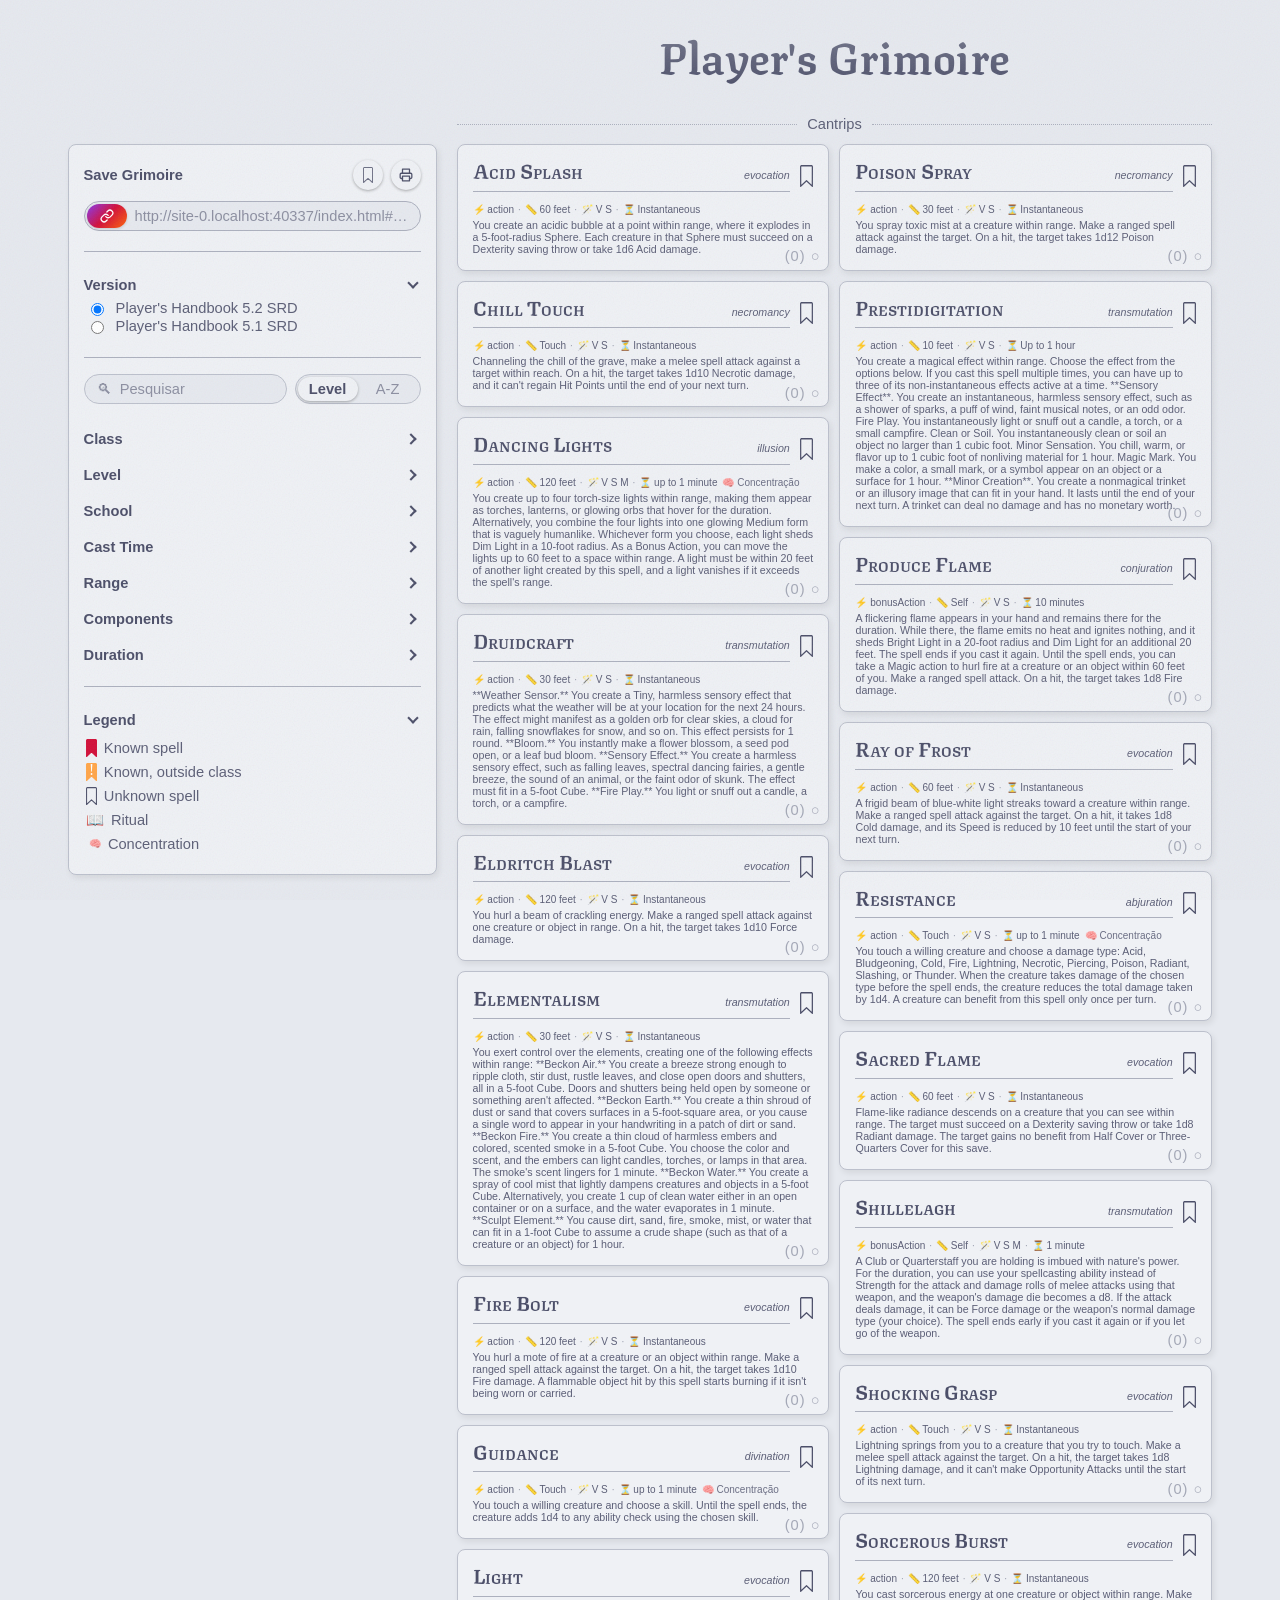
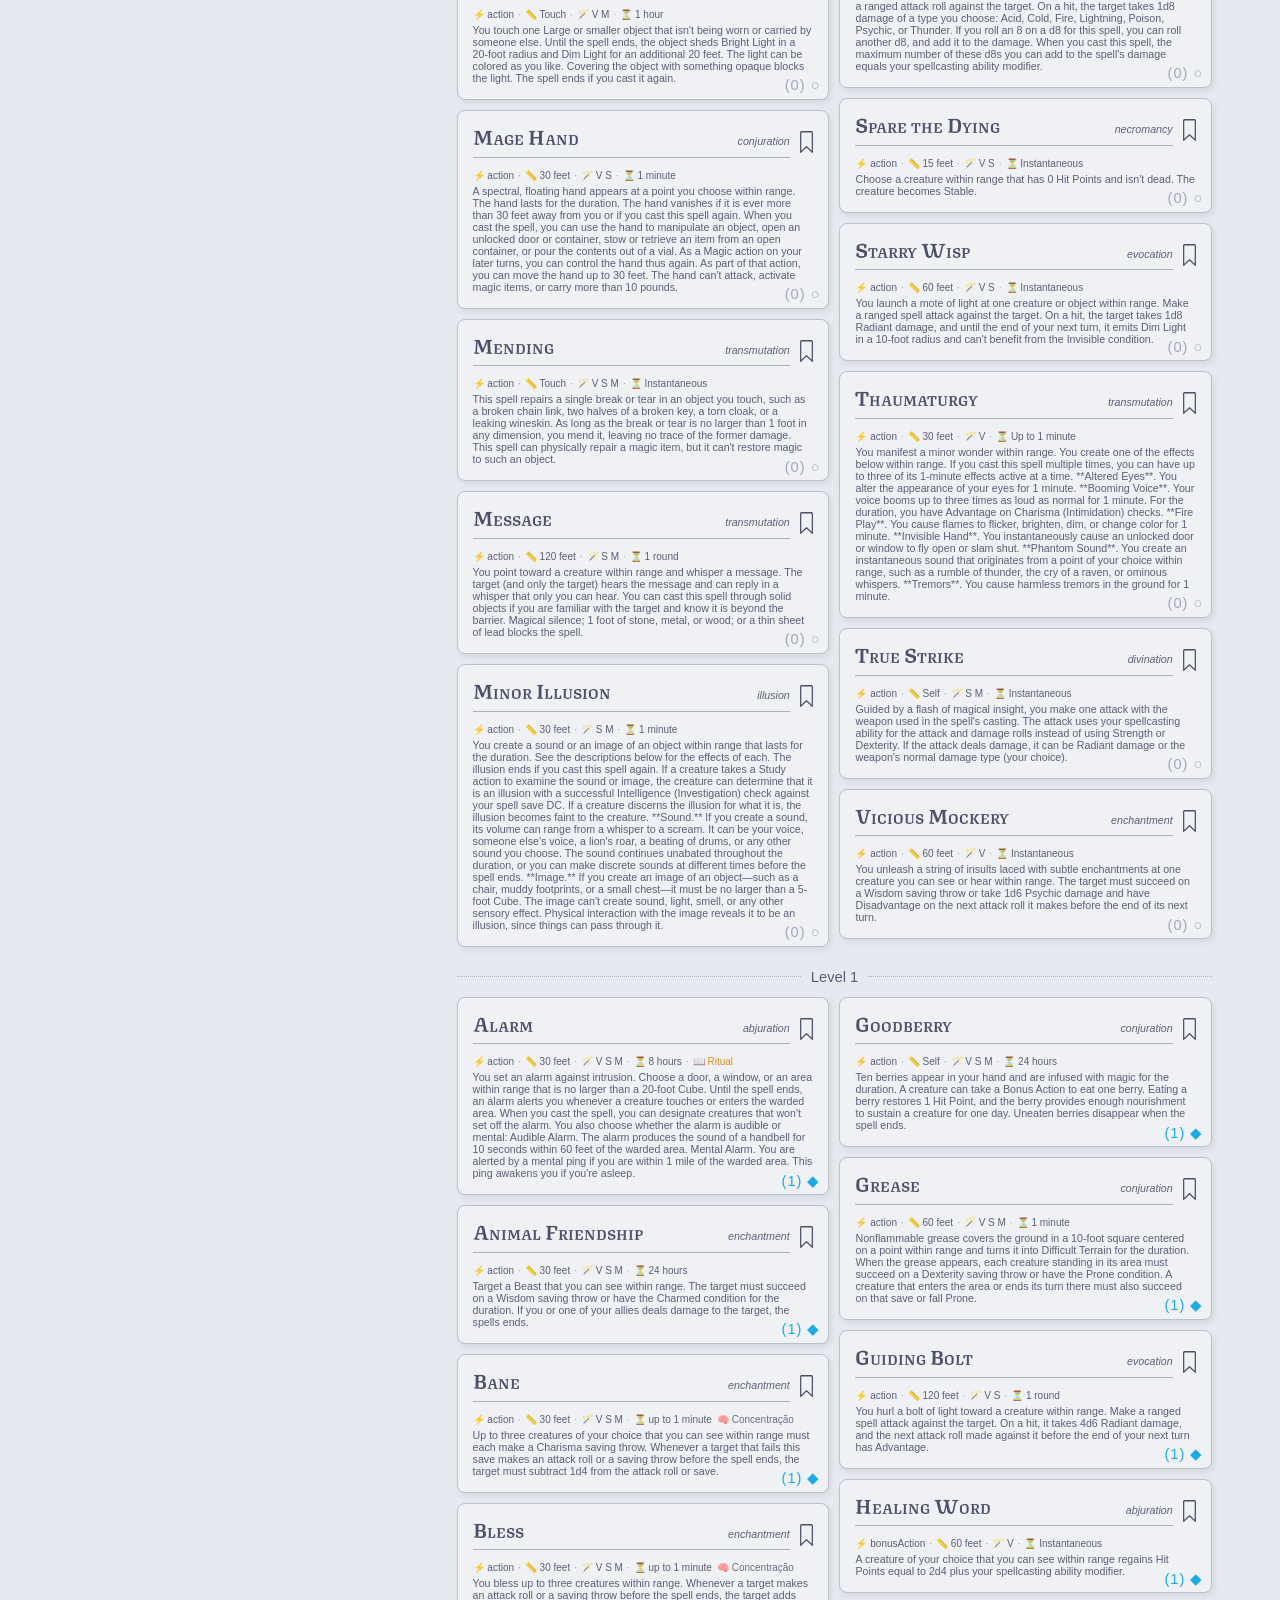
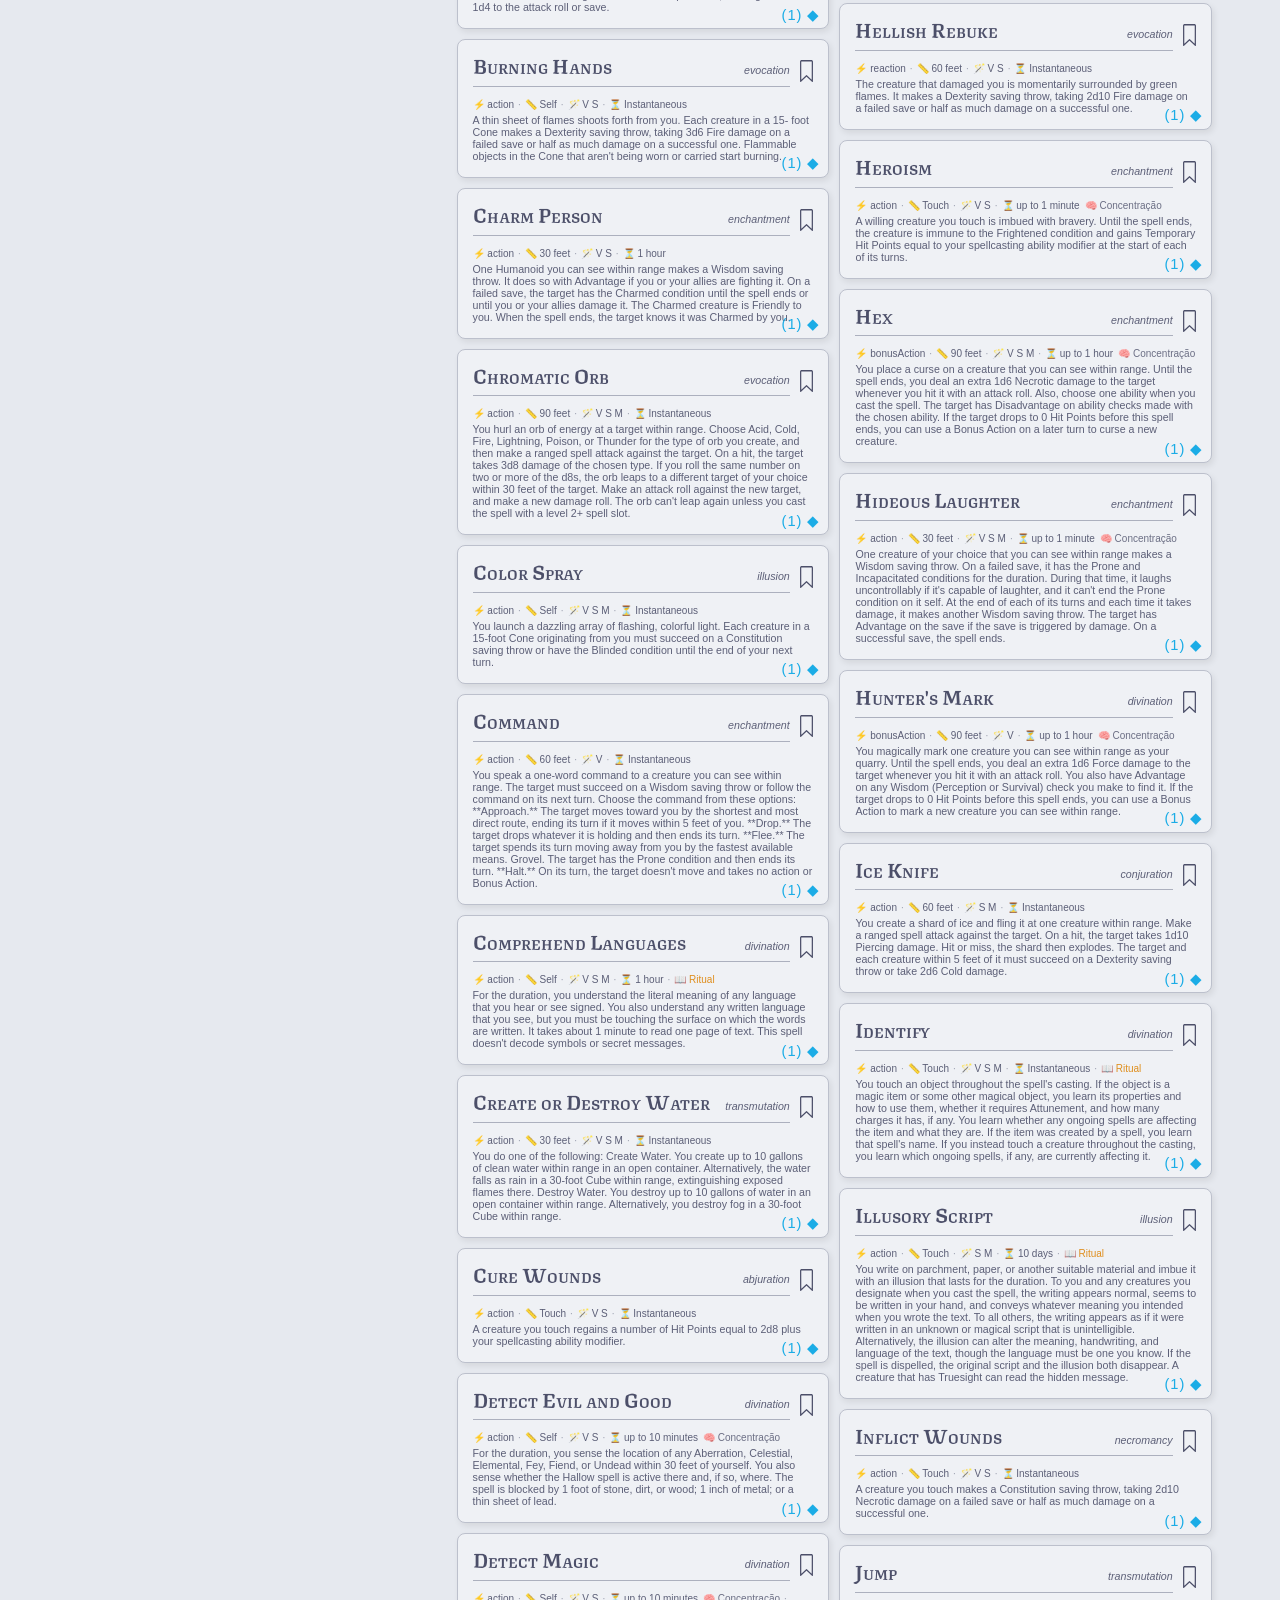
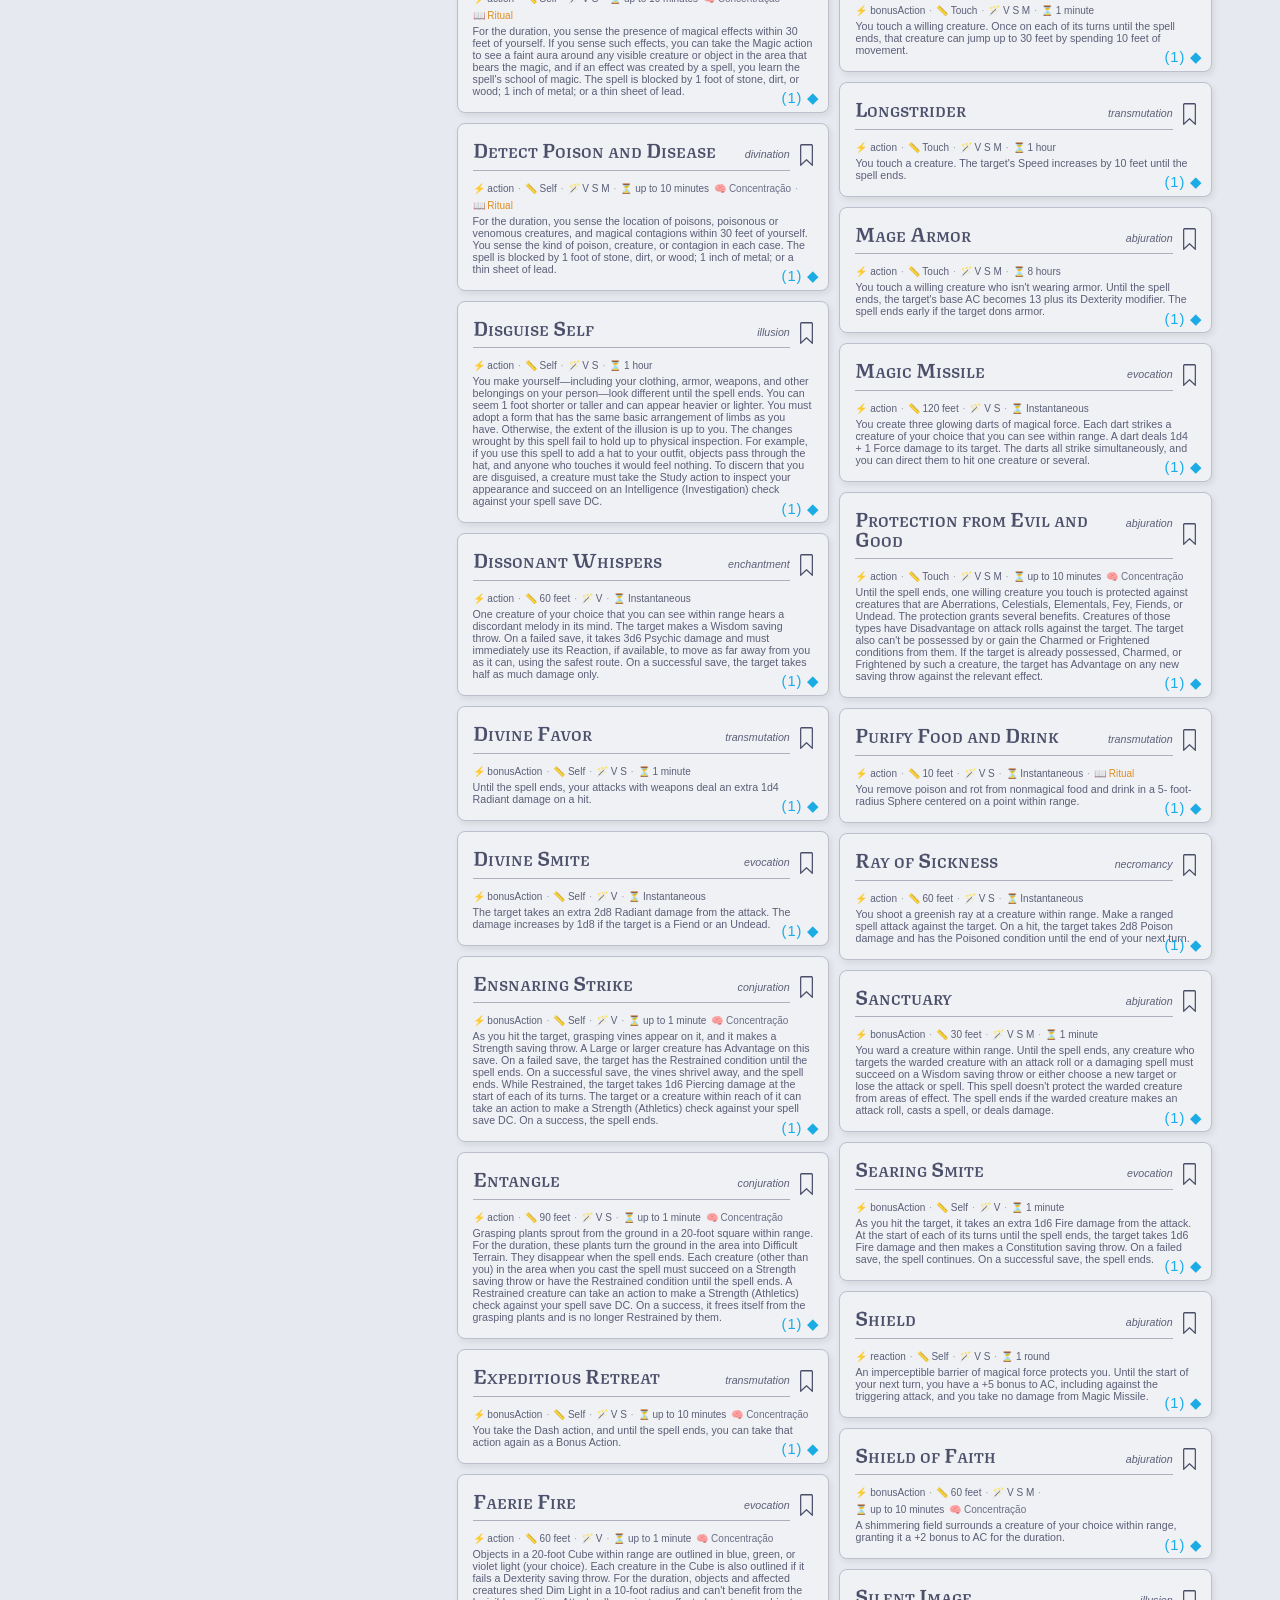
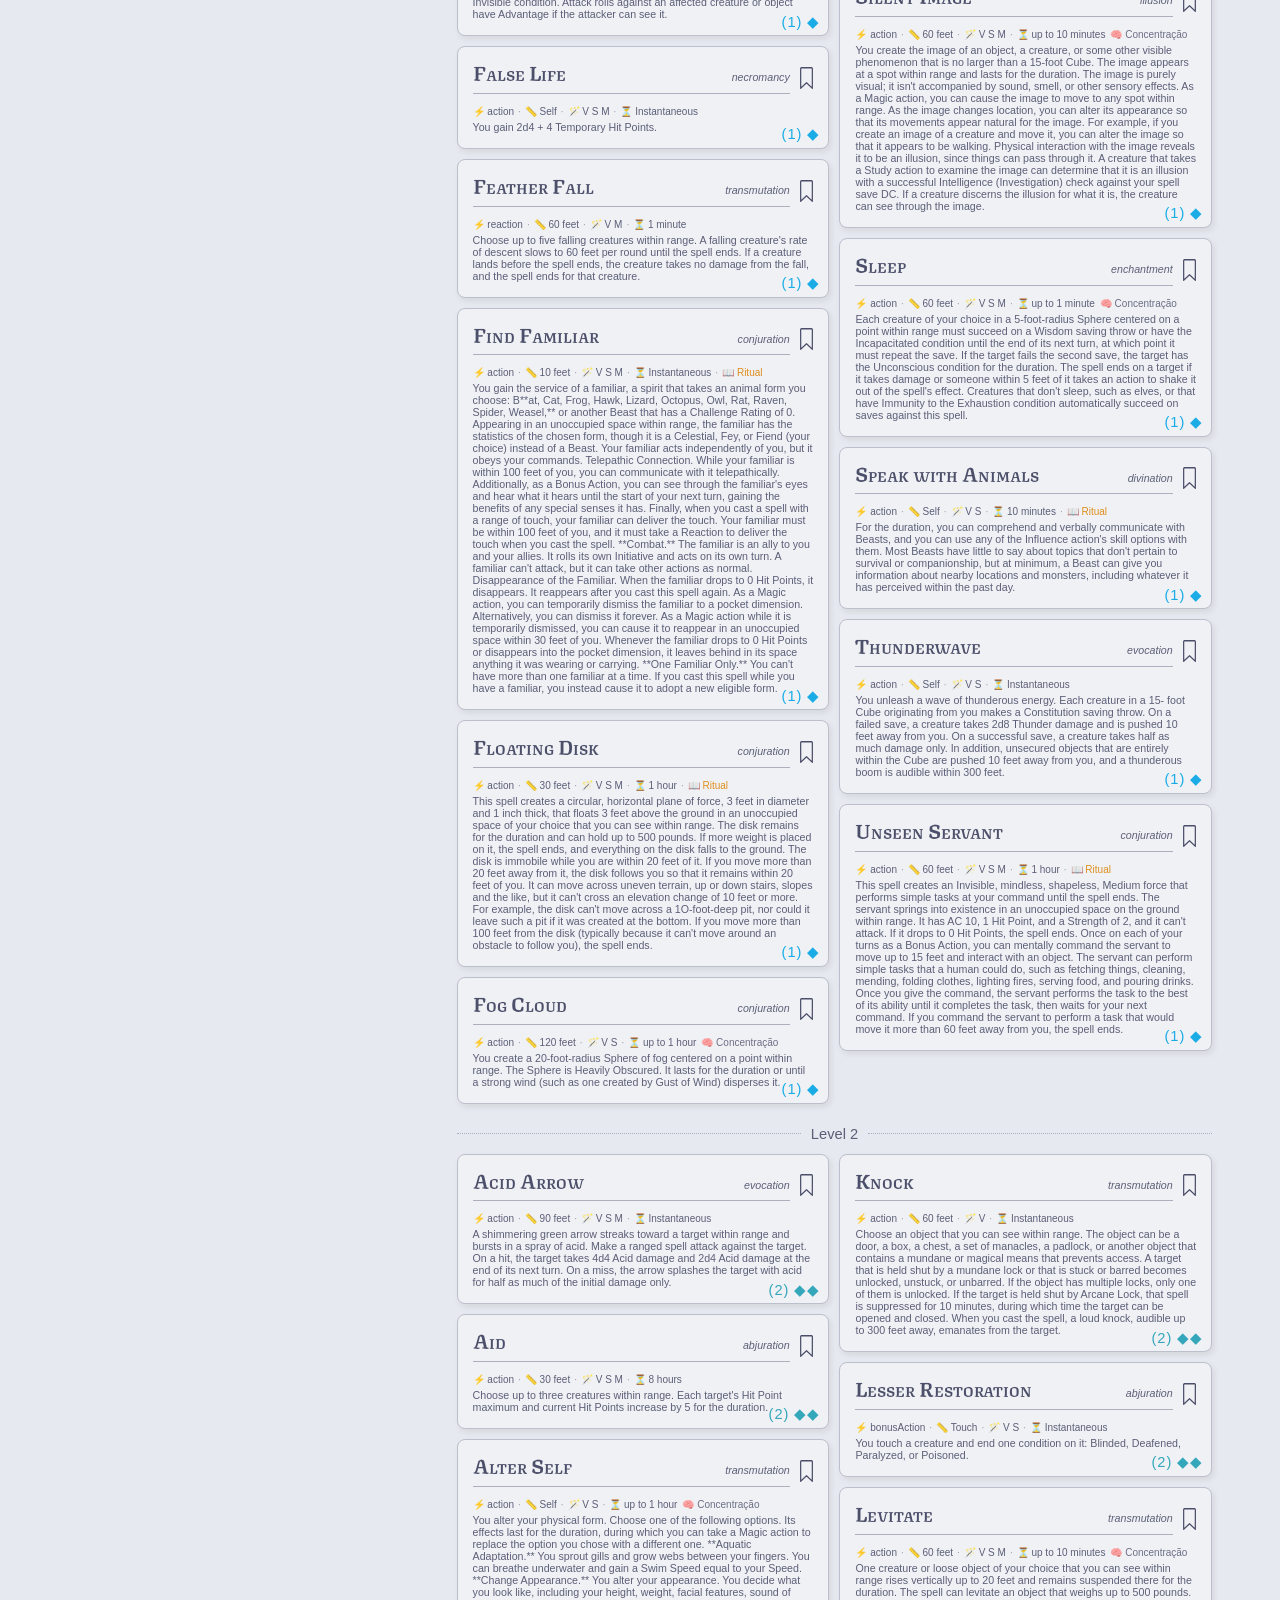
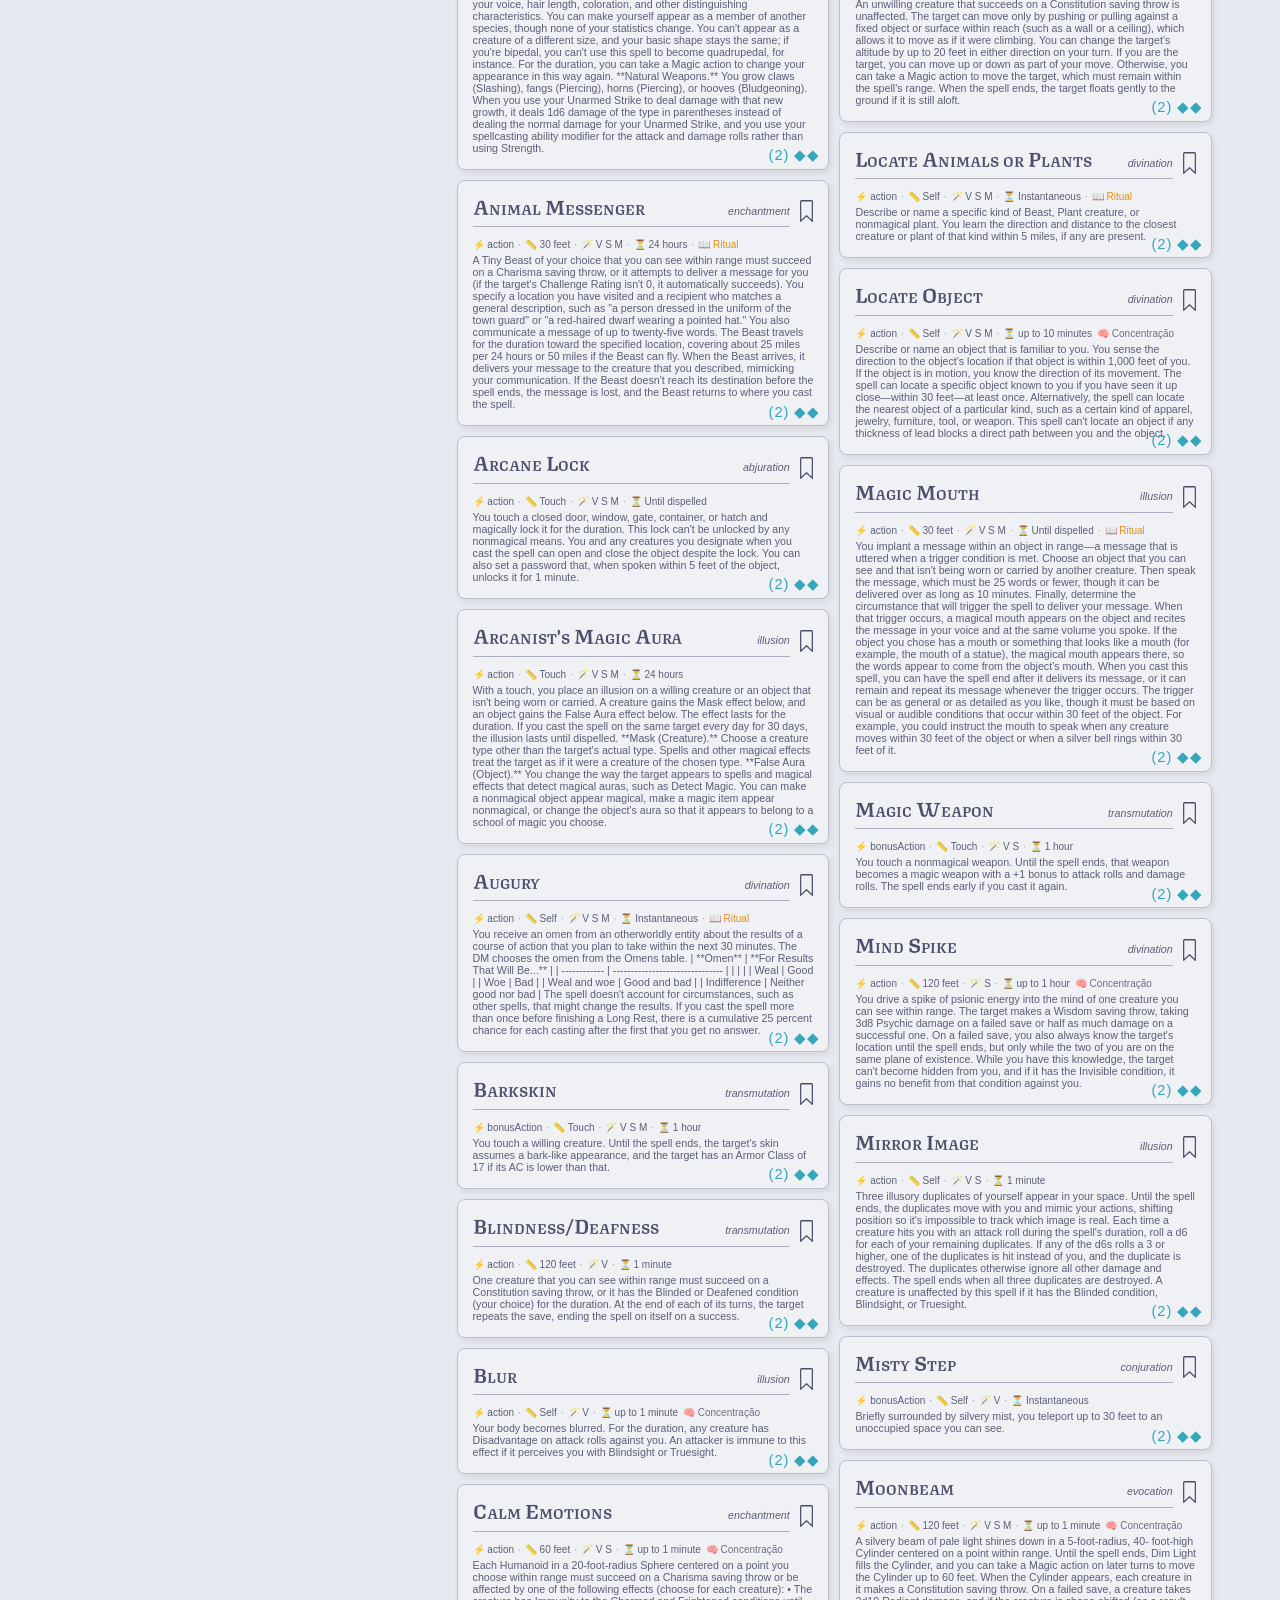
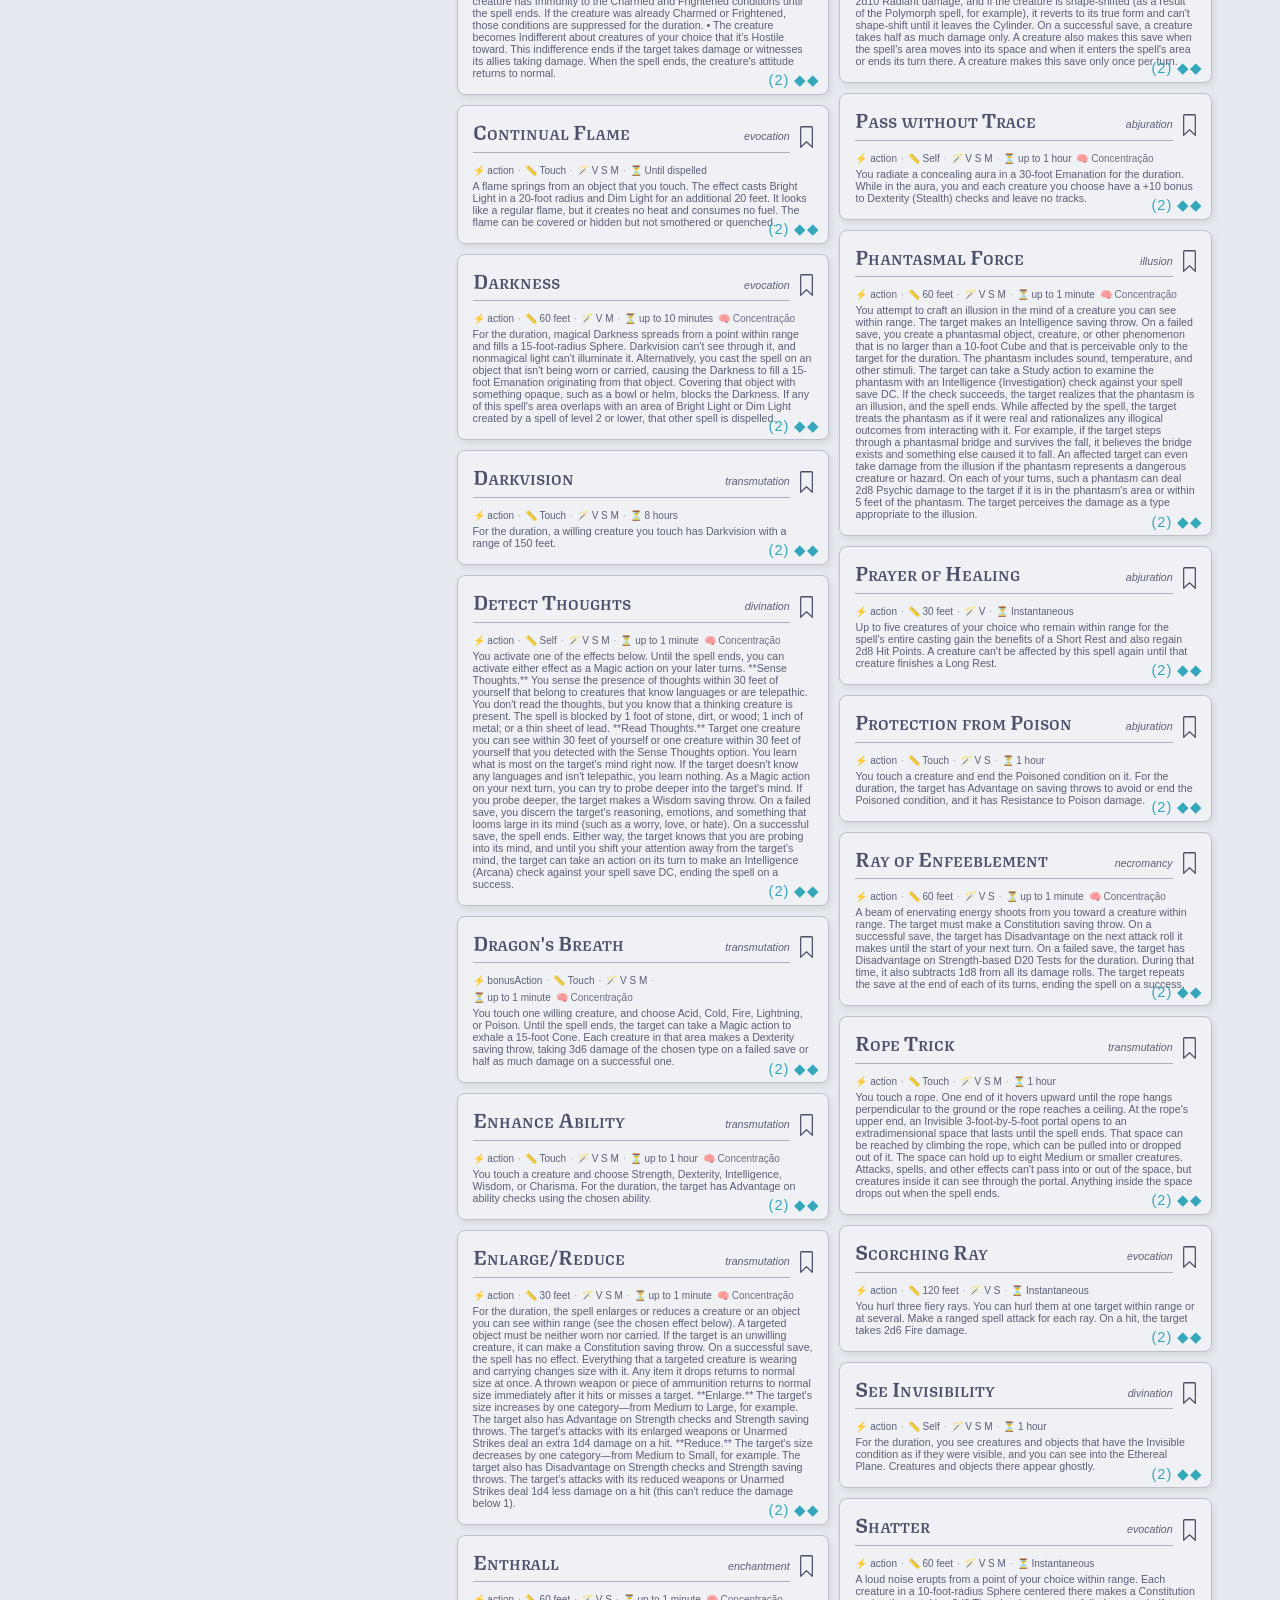
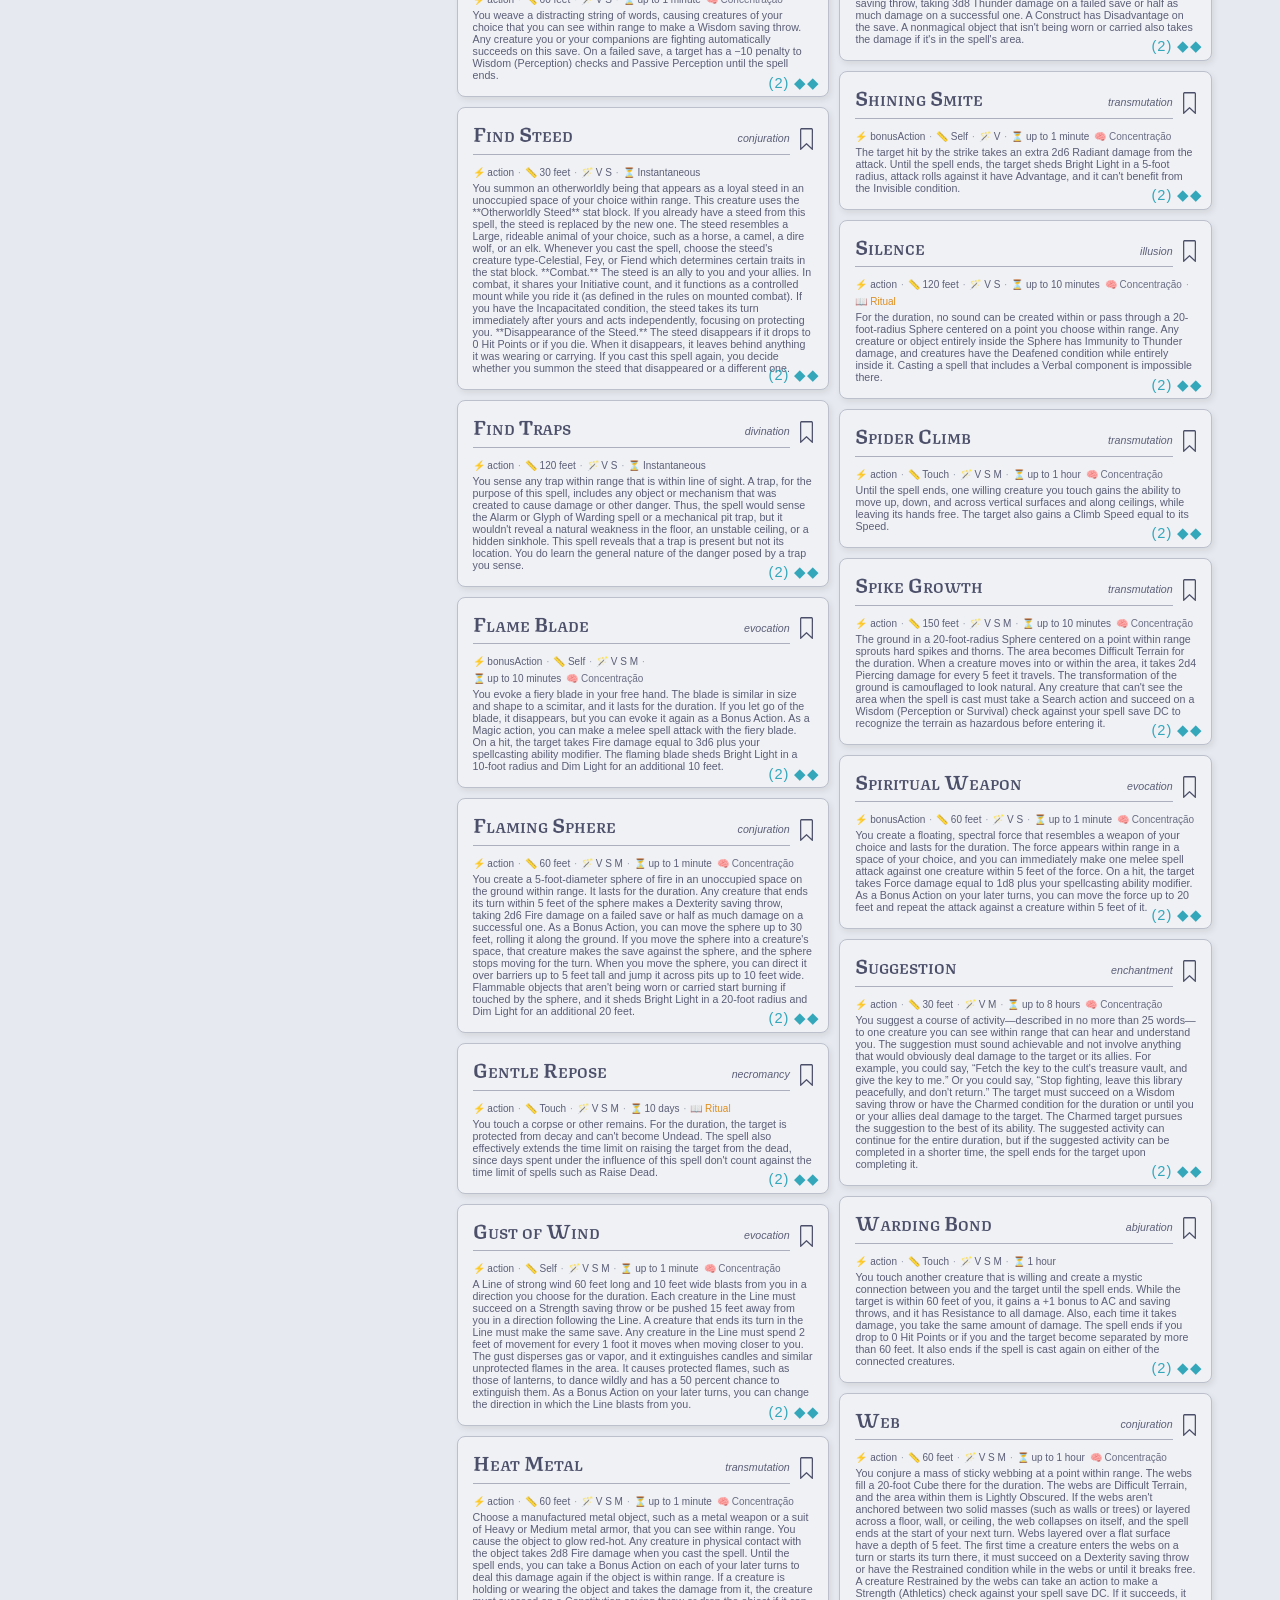
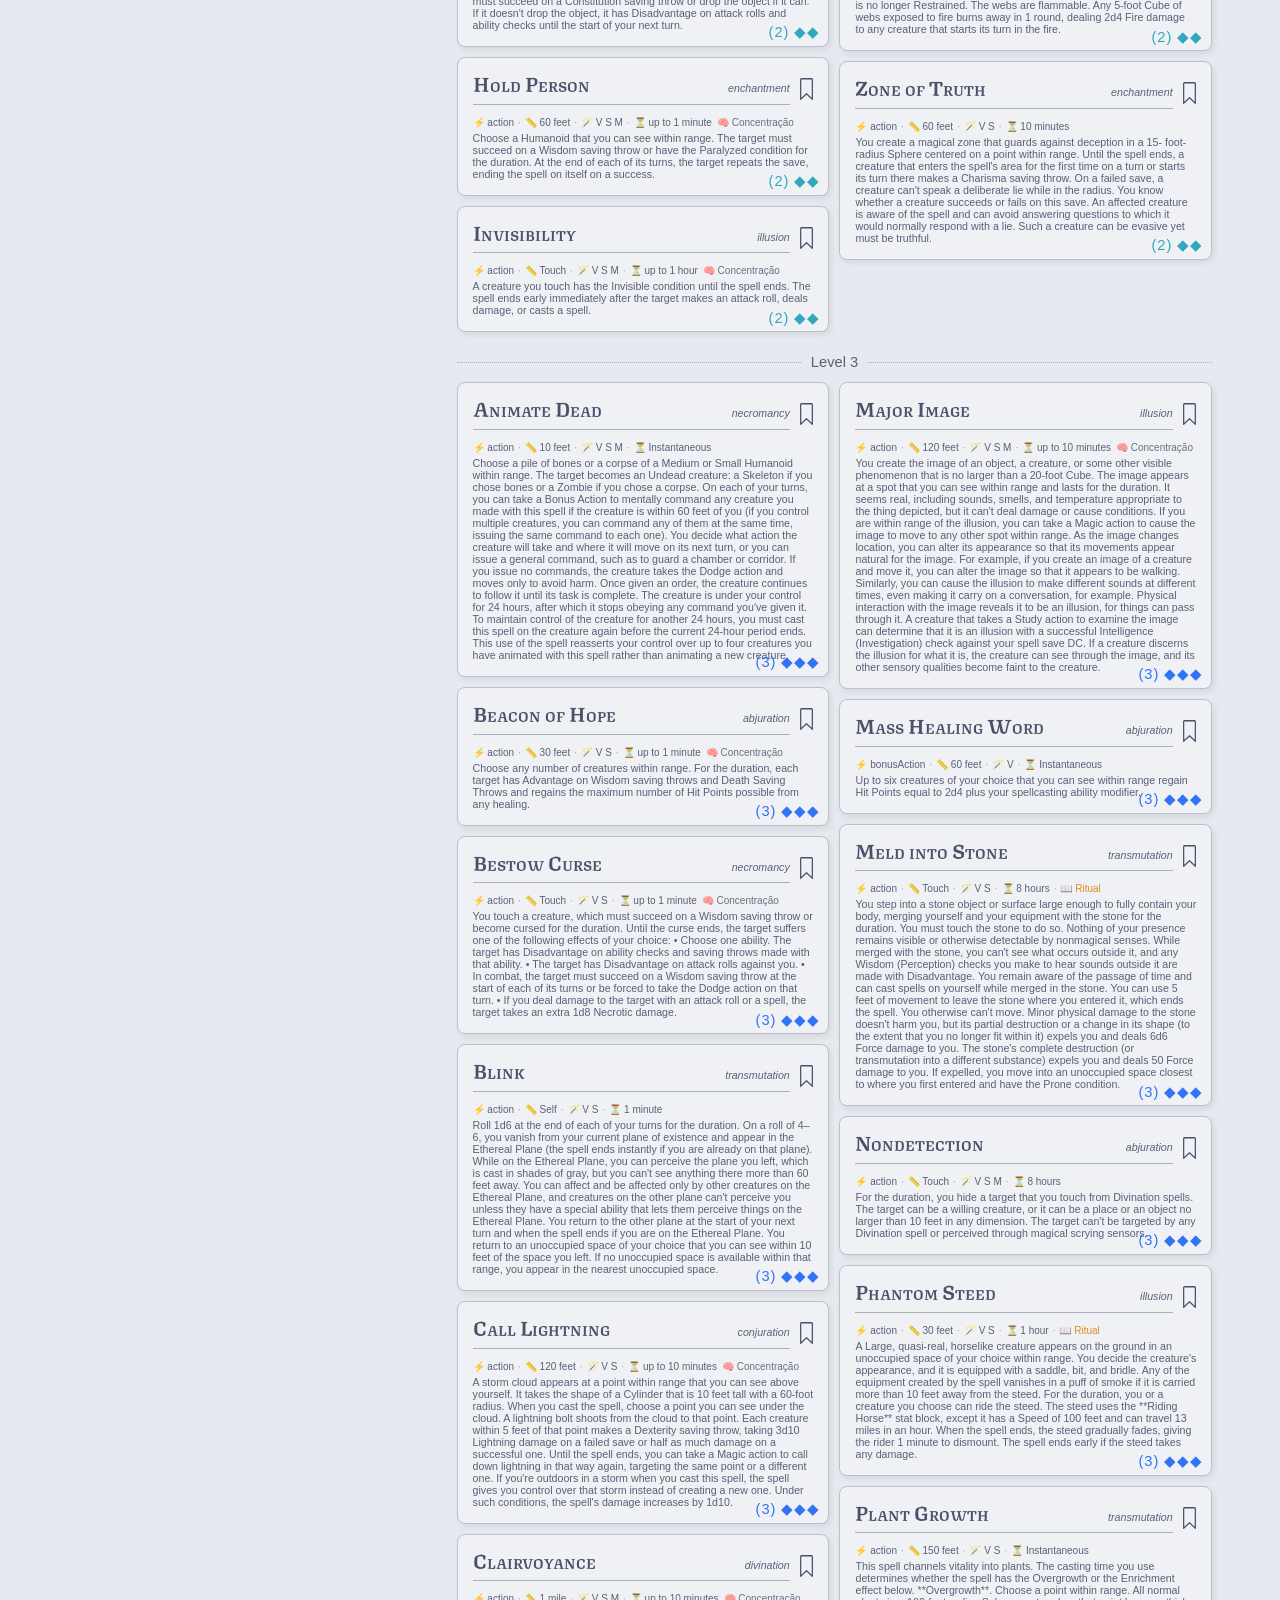
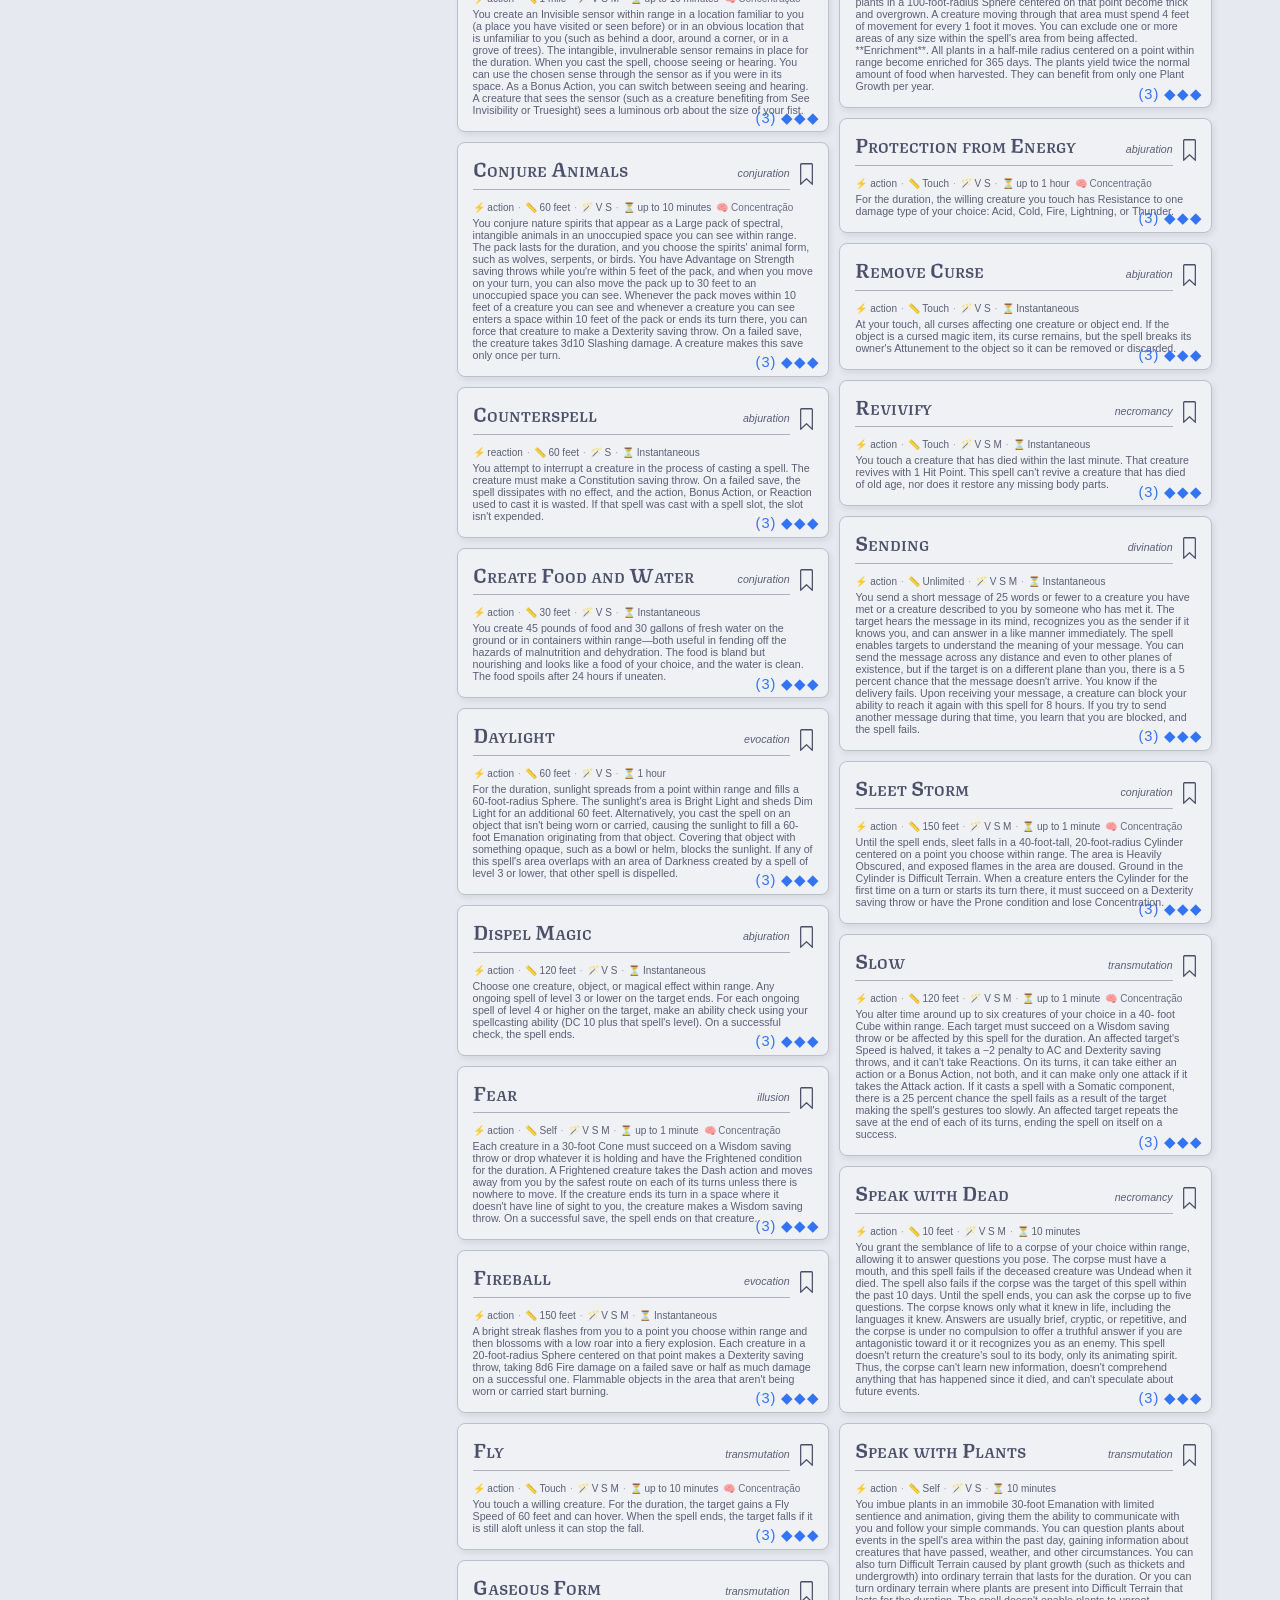
==== index.html @ a49f9b9a "melhorias de ui: modal de magia, tabelas, animações e layout responsivo" ====
<!DOCTYPE html>
<html data-theme="dark">
<head>
<meta charset="UTF-8">
<meta name="viewport" content="width=device-width, initial-scale=1.0">

<title>Player's Grimoire | Grimório do Jogador - D&D 5e & 2024 Spells</title>

<meta name="description" content="Organize seu grimório de D&D / Organize your D&D grimoire. Filter spells by level, class, and school. 2014 & 2024 versions. Multi-language (PT-BR/EN).">

<meta name="keywords" content="D&D spells, magias D&D, spellbook, grimório, 5e, 2024, tabletop RPG, SRD, player's grimoire">

<link rel="canonical" href="https://players-grimoire.netlify.app/" />

<link rel="alternate" hreflang="pt-br" href="https://players-grimoire.netlify.app/" />
<link rel="alternate" hreflang="en" href="https://players-grimoire.netlify.app/" />
<link rel="alternate" hreflang="x-default" href="https://players-grimoire.netlify.app/" />

<link rel="icon" type="image/svg+xml" href="img/favicon.svg">
<link rel="preconnect" href="https://fonts.googleapis.com">
<link rel="preconnect" href="https://fonts.gstatic.com" crossorigin>
<link href="https://fonts.googleapis.com/css2?family=Texturina:ital,opsz,wght@0,12..72,100..900;1,12..72,100..900&display=swap" rel="stylesheet">
<link rel="stylesheet" href="css/style.css">
<style>
    .spell-grid {
        columns: 2;
        column-gap: 10px;
        max-width: 20cm;
        margin: auto;
        margin-top: 20px;
    }
    .spell-item {
        break-inside: avoid;
        display: inline-block;
        width: 100%;
        background: transparent;
        margin-bottom: 10px;
        border-radius: 8px;
        box-shadow: 0 6px 16px rgba(0,0,0,0);
        transition: opacity 0.2s ease, transform 0.3s ease-out, box-shadow 0.3s ease-out;
    }
    .spell-item:hover {
        transform: translateY(-3px) scale(1.01);
        box-shadow: 0 6px 16px rgba(0,0,0,0.18);
        z-index: 2;
    }
    .spell-item:hover .spell-body {
        border-color: var(--accent) !important;
    }
    .spell-item.fading {
        opacity: 0;
    }
    .level-separator {
        transition: opacity 0.2s ease;
    }
    .level-separator.fading {
        opacity: 0;
    }
    .level-separator {
        column-span: all;
        display: flex;
        align-items: center;
        gap: 10px;
        margin: 12px 0 12px 0;
        color: #666;
        user-select: none;
    }
    .level-separator::before,
    .level-separator::after {
        content: '';
        flex: 1;
        border-top: 1px dotted #aaa;
    }
    #layout {
        display: flex;
        align-items: flex-start;
        justify-content: center;
        gap: 20px;
    }
    #menu-container {
        position: static;
        background: none;
        flex-shrink: 0;
        width: auto;
    }
    #menu {
        flex-direction: column;
        width: 369px;
        min-width: 369px;
        margin: 0;
        gap: 8px;
        padding: 15px 15px 15px;
    }
    #menu .menu-space { display: none; }
    .spell-grid {
        margin: 0;
        max-width: none;
        width: 20cm;
    }

    @keyframes share-rainbow {
        0%   { background-position: 0% 50%; }
        50%  { background-position: 100% 50%; }
        100% { background-position: 0% 50%; }
    }
    #share-btn {
        width: 100%;
        display: flex;
        align-items: center;
        border: 1px solid #ccc;
        border-radius: 999px;
        padding: 2px;
        background: #e0e0e0;
        height: 30px;
        box-sizing: border-box;
    }
    #share-copy {
        position: relative;
        flex-shrink: 0;
        display: flex;
        align-items: center;
        justify-content: center;
        width: 40px;
        height: 100%;
        padding: 0;
        border-radius: 999px;
        font-weight: bold;
        background: linear-gradient(135deg, #cba6f7, #f38ba8, #fab387);
        border: none;
        box-shadow: 0 1px 3px rgba(0,0,0,0.15);
        cursor: pointer;
        color: white;
        transition: color 0.2s, opacity 0.2s;
    }
    #share-copy:hover { opacity: 0.85; }
    #share-copy.copied { background: #40a02b; color: #ffffff; }
    #share-url {
        flex-grow: 1;
        width: 0;
        padding: 0 8px;
        color: #888;
        overflow: hidden;
        text-overflow: ellipsis;
        white-space: nowrap;
    }
    #share-btn-m {
        display: flex;
        align-items: center;
        border: 1px solid #ccc;
        border-radius: 999px;
        padding: 2px;
        background: #e0e0e0;
        margin-bottom: 4px;
        height: 30px;
        box-sizing: border-box;
    }
    #share-copy-m {
        position: relative;
        flex-shrink: 0;
        display: flex;
        align-items: center;
        justify-content: center;
        width: 40px;
        height: 100%;
        padding: 0;
        border-radius: 999px;
        font-weight: bold;
        background: linear-gradient(135deg, #cba6f7, #f38ba8, #fab387);
        border: none;
        box-shadow: 0 1px 3px rgba(0,0,0,0.15);
        cursor: pointer;
        color: white;
        transition: color 0.2s, opacity 0.2s;
    }
    #share-copy-m:hover { opacity: 0.85; }
    #share-copy-m.copied { background: #a6e3a1; color: #1e1e2e; }
    #share-url-m {
        flex-grow: 1;
        width: 0;
        padding: 0 8px;
        color: #888;
        overflow: hidden;
        text-overflow: ellipsis;
        white-space: nowrap;
    }
    .share-label {
        font-weight: bold;
        color: #555;
        margin-bottom: 3px;
    }
    #print-btn, #print-btn-m, #show-known, #show-known-m {
        display: flex;
        align-items: center;
        justify-content: center;
        width: 30px;
        height: 30px;
        padding: 0;
        box-sizing: border-box;
        border: none;
        border-radius: 50%;
        flex-shrink: 0;
        background: white;
        box-shadow: 0 1px 3px rgba(0,0,0,0.15);
        cursor: pointer;
        color: #444;
        transition: background 0.2s, color 0.2s;
    }
    #print-btn:hover, #print-btn-m:hover, #show-known:hover, #show-known-m:hover { color: #111; }
    #show-known img, #show-known-m img { height: 16px; width: auto; opacity: 0.8; }
    #theme-toggle-mobile { display: none; }
    .legend-separator {
        height: 1px;
        background-color: var(--surface2, #ccc);
        margin: 12px 0 8px 0;
    }

    @media (max-width: 1200px) and (min-width: 601px) {
        .spell-grid {
            columns: 1;
            max-width: 10cm;
        }
    }
    @media (min-width: 1600px) {
        .spell-grid {
            columns: 3;
            width: 30cm;
        }
    }
    /* ── topbar mobile ── */
    #topbar {
        display: none;
    }
    @media (max-width: 600px) {
        body { padding: 0; }
        #topbar {
            display: flex;
            align-items: center;
            gap: 8px;
            position: fixed;
            top: 0; left: 0; right: 0;
            z-index: 200;
            background: #c8c8c8;
            padding: 8px 12px;
            box-shadow: 0 1px 3px rgba(0,0,0,0.08);
        }
        #topbar #search-mobile {
            flex: 1;
            padding: 5px 12px;
            border: 1px solid #bbb;
            border-radius: 999px;
            background: #f8f8f8;
        }
        #known-mobile {
            display: flex;
            align-items: center;
            cursor: pointer;
            flex-shrink: 0;
        }
        #known-mobile img {
            height: 1.5em;
        }
        .sort-control-mobile { flex-shrink: 0; }
        #hamburger {
            display: flex;
            align-items: center;
            justify-content: center;
            background: none;
            border: none;
            font-size: 1.5em;
            cursor: pointer;
            padding: 0;
            line-height: 1;
            flex-shrink: 0;
            width: 1.5em;
        }
        #layout {
            display: block;
            margin-top: 44px;
            padding: 10px;
        }
        #show-known { display: none; }
        #share-btn { display: none; }
        #theme-toggle-mobile { display: flex; align-items: center; }
        #menu-container {
            display: none;
        }
        #menu-container.open {
            display: block;
            position: fixed;
            top: 44px; left: 0; right: 0; bottom: 0;
            overflow-y: auto;
            background: #eee;
            z-index: 199;
            padding: 15px 15px 20px;
            box-sizing: border-box;
        }
        #menu {
            border: none;
            background: transparent;
            padding: 0;
            width: 100%;
            min-width: unset;
        }
        .spell-grid {
            columns: 1;
            width: 100%;
        }
        .spell-item {
            width: 100%;
        }
        #menu-backdrop {
            display: none;
            position: fixed;
            inset: 0;
            z-index: 198;
            background: rgba(0,0,0,0.35);
        }
        #menu-backdrop.open { display: block; }
    }
    .legenda-item {
        display: flex;
        align-items: center;
        gap: 0.5em;
        color: var(--subtext1, #555);
        padding: 1px 2px;
    }
    .legenda-item img {
        height: 1.2em;
    }

    /* ── filtros ── */
    #desktop-search {
        display: flex;
        gap: 8px;
        margin-bottom: 10px;
    }
    #search-input {
        flex: 1;
        min-width: 0;
        box-sizing: border-box;
        height: 30px;
        padding: 0 12px;
        border: 1px solid #ccc;
        border-radius: 999px;
        background: #f8f8f8;
    }
    .filter-section {
        margin-top: 6px;
    }
    .filter-title {
        display: flex;
        justify-content: space-between;
        align-items: center;
        font-weight: bold;
        color: #555;
        cursor: pointer;
        padding: 3px 0;
        user-select: none;
    }
    .filter-arrow {
        display: inline-flex;
        align-items: center;
        justify-content: center;
        width: 16px;
        height: 16px;
        font-size: 0; /* Oculta o antigo caractere '▾' */
        transition: transform 0.25s cubic-bezier(0.4, 0, 0.2, 1);
    }
    .filter-arrow::after {
        content: '';
        width: 6px;
        height: 6px;
        border-right: 2px solid currentColor;
        border-bottom: 2px solid currentColor;
        transform: translateY(-2px) rotate(45deg);
    }
    .filter-section.collapsed .filter-arrow {
        transform: rotate(-90deg);
    }
    .filter-body {
        max-height: 2500px;
        overflow: hidden;
        opacity: 1;
        transition: max-height 0.4s ease, opacity 0.3s ease;
        padding: 3px 0 2px;
    }
    .filter-section.collapsed .filter-body {
        max-height: 0;
        opacity: 0;
        overflow: hidden;
        padding: 0;
    }
    .filter-body label {
        display: flex;
        align-items: center;
        gap: 5px;
        cursor: pointer;
        padding: 1px 2px;
        color: #333;
        white-space: nowrap;
    }
    .filter-body label:hover { color: #000; }
    #grid-area {
        flex: none;
    }
    #site-title {
        font-family: 'Texturina', serif;
        font-size: 3em;
        font-weight: 700;
        text-align: center;
        background: linear-gradient(to right, #444, #888, #444);
        -webkit-background-clip: text;
        -webkit-text-fill-color: transparent;
        background-clip: text;
        margin: 0 0 16px 0;
        letter-spacing: 0.5px;
    }
    @media (max-width: 600px) {
        #site-title { font-size: 2em; }
    }

    /* ── Catppuccin Mocha (dark) ── */
    [data-theme="dark"] {
        --base:    #1e1e2e; --mantle:  #181825; --crust:   #11111b;
        --surface0:#313244; --surface1:#45475a; --surface2:#585b70;
        --overlay0:#6c7086; --overlay1:#7f849c; --overlay2:#9399b2;
        --subtext0:#a6adc8; --subtext1:#bac2de; --text:    #cdd6f4;
        --rosewater:#f5e0dc; --flamingo:#f2cdcd; --pink:#f5c2e7;
        --mauve:#cba6f7; --red:#f38ba8; --maroon:#eba0ac; --peach:#fab387;
        --yellow:#f9e2af; --green:#a6e3a1; --teal:#94e2d5;
        --sky:#89dceb; --sapphire:#74c7ec; --blue:#89b4fa; --lavender:#b4befe;
        --level-0:#6c7086; --level-1:#89dceb; --level-2:#74c7ec; --level-3:#89b4fa;
        --level-4:#b4befe; --level-5:#cba6f7; --level-6:#f5c2e7; --level-7:#fab387;
        --level-8:#f38ba8; --level-9:#a6e3a1;
    }
    /* ── Catppuccin Latte (light) ── */
    [data-theme="light"] {
        --base:    #eff1f5; --mantle:  #e6e9ef; --crust:   #dce0e8;
        --surface0:#ccd0da; --surface1:#bcc0cc; --surface2:#acb0be;
        --overlay0:#9ca0b0; --overlay1:#8c8fa1; --overlay2:#7c7f93;
        --subtext0:#6c6f85; --subtext1:#5c5f77; --text:    #4c4f69;
        --rosewater:#dc8a78; --flamingo:#dd7878; --pink:#ea76cb;
        --mauve:#8839ef; --red:#d20f39; --maroon:#e64553; --peach:#fe640b;
        --yellow:#df8e1d; --green:#40a02b; --teal:#179299;
        --sky:#04a5e5; --sapphire:#209fb5; --blue:#1e66f5; --lavender:#7287fd;
        --level-0:#9ca0b0; --level-1:#04a5e5; --level-2:#209fb5; --level-3:#1e66f5;
        --level-4:#7287fd; --level-5:#8839ef; --level-6:#ea76cb; --level-7:#fe640b;
        --level-8:#d20f39; --level-9:#40a02b;
    }
    body { background: var(--base); }
    [data-theme="light"] body { background: var(--mantle); }
    body::before {
        content: '';
        position: fixed;
        inset: 0;
        pointer-events: none;
        z-index: 9998;
        opacity: 0.07;
        background-image: url("data:image/svg+xml,%3Csvg xmlns='http://www.w3.org/2000/svg' width='200' height='200'%3E%3Cfilter id='n'%3E%3CfeTurbulence type='fractalNoise' baseFrequency='0.75' numOctaves='4' stitchTiles='stitch'/%3E%3C/filter%3E%3Crect width='200' height='200' filter='url(%23n)'/%3E%3C/svg%3E");
        background-repeat: repeat;
        background-size: 200px 200px;
    }
    /* Cards */
    .spell-body { color: var(--subtext1); padding: 15px; box-shadow: 2px 3px 6px rgba(0,0,0,0.08); }
    [data-theme="dark"] .spell-body { box-shadow: 2px 3px 8px rgba(0,0,0,0.25); }
    .spell-item[data-level] .spell-body { background: var(--surface0); border-color: var(--surface1); }
    [data-theme="light"] .spell-item[data-level] .spell-body { background: var(--base); border-color: var(--surface1); }
    .title { margin-bottom: 10px; }
    .name p:not(.school) { color: var(--text); font-size: 15pt; font-weight: bold; font-family: 'Texturina', serif; font-variant: small-caps; }
    .school { color: var(--subtext1); font-size: 8pt; font-weight: normal; }
    .name { border-bottom-color: var(--surface2); margin: 0; padding-bottom: 10px; }
    /* Meta line */
    .meta-line {
        display: flex;
        flex-wrap: wrap;
        align-items: baseline;
        gap: 2px 4px;
        margin: 0 0 2px 0;
        font-size: 7.5pt;
        color: var(--subtext0);
        line-height: 1.5;
    }
    .meta-sep {
        color: var(--overlay0);
        user-select: none;
    }
    .meta-pill {
        display: inline-flex;
        align-items: baseline;
        gap: 2px;
        color: var(--subtext1);
    }
    .ritual-pill {
        color: var(--yellow);
    }
    @keyframes bookmark-flash {
        0%   { box-shadow: 0 0 0 0px var(--accent); }
        50%  { box-shadow: 0 0 0 4px var(--accent); }
        100% { box-shadow: 0 0 0 0px var(--accent); }
    }
    .bookmark-flash .spell-body {
        animation: bookmark-flash 0.4s ease-out;
    }
    .conc-badge {
        font-size: 7.5pt;
        color: var(--subtext0);
        margin-left: 3px;
    }
    /* Separadores */
    .level-separator { color: var(--subtext1); }
    .level-separator::before, .level-separator::after { border-top-color: var(--surface2); }
    /* Menu sidebar */
    #menu { background: var(--surface0); border-color: var(--surface1); color: var(--text); box-shadow: 2px 3px 8px rgba(0,0,0,0.25); }
    [data-theme="light"] #menu { background: var(--base); border-color: var(--surface1); box-shadow: 2px 3px 6px rgba(0,0,0,0.08); }
    [data-theme="light"] #menu-container.open { background: var(--mantle); }
    /* Inputs */
    #search-input { background: var(--mantle); border-color: var(--surface1); color: var(--text); }
    #search-input::placeholder { color: var(--overlay1); }
    /* Filtros */
    .filter-title { color: var(--text); }
    .filter-body label { color: var(--subtext1); }
    .filter-body label:hover { color: var(--text); }
    .see-more-btn {
        font-size: 11px;
        color: var(--overlay1);
        cursor: pointer;
        padding: 4px 2px;
        margin-top: 2px;
        user-select: none;
    }
    .see-more-btn:hover {
        color: var(--text);
        text-decoration: underline;
    }
    .filter-body input[type="checkbox"] { accent-color: var(--text); }
    /* Título */
    #site-title { background: linear-gradient(0deg, var(--text), var(--overlay2)); -webkit-background-clip: text; -webkit-text-fill-color: transparent; background-clip: text; }
    /* Share */
    #share-btn { background: var(--mantle); border-color: var(--surface2); }
    #share-copy { background: linear-gradient(135deg, var(--mauve), var(--red), var(--peach)); color: white; }
    #share-copy:hover { opacity: 0.85; }
    #share-copy.copied { background: var(--green); color: var(--base); }
    #share-url { color: var(--overlay1); }
    #share-btn-m { background: var(--mantle); border-color: var(--surface2); }
    #share-copy-m { background: linear-gradient(135deg, var(--mauve), var(--red), var(--peach)); color: white; }
    #share-copy-m:hover { opacity: 0.85; }
    #share-copy-m.copied { background: var(--green); color: var(--base); }
    #share-url-m { color: var(--overlay1); }
    
    /* Sparkles do botão de copiar */
    .copy-sparkle {
        position: fixed;
        width: 6px;
        height: 6px;
        border-radius: 50%;
        pointer-events: none;
        z-index: 9999;
        animation: sparkle-burst 0.55s ease-out forwards;
    }
    @keyframes share-pop {
        0%   { transform: scale(1); }
        40%  { transform: scale(1.22); }
        100% { transform: scale(1); }
    }
    @keyframes known-pop {
        0%   { transform: scale(1); }
        40%  { transform: scale(1.4); }
        100% { transform: scale(1); }
    }
    .known-popping { animation: known-pop 0.22s ease-out; }
    .known { transform-origin: center; }
    @keyframes share-copied-in {
        0%   { background: #ffffff; }
        100% { background: #40a02b; }
    }
    #share-copy.copied, #share-copy-m.copied {
        animation: share-pop 0.22s ease-out, share-copied-in 0.35s ease-out forwards;
    }

    @keyframes sparkle-burst {
        0%   { transform: translate(0, 0) scale(1); opacity: 1; }
        100% { transform: translate(var(--dx), var(--dy)) scale(0); opacity: 0; }
    }

    /* Toast Efêmero */
    .ephemeral-toast {
        position: fixed;
        transform: translate(-50%, calc(-100% + 10px)); /* Nasce um pouco abaixo do ponto final */
        background: var(--text);
        color: var(--base);
        padding: 6px 14px;
        border-radius: 8px;
        font-size: 12px;
        font-weight: bold;
        white-space: nowrap;
        opacity: 0;
        pointer-events: none;
        transition: opacity 0.25s ease, transform 0.3s cubic-bezier(0.4, 0, 0.2, 1);
        box-shadow: 0 4px 12px rgba(0,0,0,0.25);
        z-index: 9999;
    }
    .ephemeral-toast.show { opacity: 1; transform: translate(-50%, -100%); }
    .ephemeral-toast.hide { opacity: 0; transform: translate(-50%, calc(-100% - 15px)); }

    /* Sort control */
    .sort-control { background: var(--mantle); border-color: var(--surface1); }
    .sort-btn { color: var(--overlay1); }
    .sort-btn:hover { color: var(--subtext1); }
    .sort-btn.active { background: var(--surface1); color: var(--text); box-shadow: 0 1px 3px rgba(0,0,0,0.3); }
    [data-theme="light"] .sort-btn.active { background: var(--base); }
    /* Print */
    #print-btn, #print-btn-m, #show-known, #show-known-m { background: var(--surface1); color: var(--text); box-shadow: 0 1px 3px rgba(0,0,0,0.3); }
    #print-btn:hover, #print-btn-m:hover, #show-known:hover, #show-known-m:hover { background: var(--surface2); color: var(--text); }
    [data-theme="light"] #print-btn, [data-theme="light"] #print-btn-m, [data-theme="light"] #show-known, [data-theme="light"] #show-known-m { background: var(--base); }

    .share-label { color: var(--text); }
    /* Hamburger */
    #hamburger { color: var(--text); }
    /* Theme toggle */
    #theme-toggle, #theme-toggle-mobile {
        font-size: 1.1em;
        background: none;
        border: 2px solid transparent;
        border-radius: 6px;
        cursor: pointer;
        padding: 0.1em 0.2em;
        line-height: 1;
        opacity: 0.7;
        transition: opacity 0.15s;
    }
    #theme-toggle:hover, #theme-toggle-mobile:hover { opacity: 1; }
    /* Mobile */
    #mobile-menu { display: none; }
    @media (max-width: 600px) {
        #menu { display: none; }
        #mobile-menu { display: block; }
        #topbar { background: var(--mantle); box-shadow: 0 1px 4px rgba(0,0,0,0.4); }
        #menu-container.open { background: var(--base); }
        #topbar #search-mobile { background: var(--surface0); border-color: var(--surface1); color: var(--text); }
        #topbar #search-mobile::placeholder { color: var(--overlay1); }
        #site-footer { flex-direction: column; gap: 16px; }
        .footer-col-right { text-align: left; }
        #footer-credits, #footer-credits-assets { text-align: left; }
    }
    #site-footer {
        display: flex;
        justify-content: space-between;
        gap: 40px;
        margin-top: 40px;
        margin-left: -20px;
        margin-right: -20px;
        padding: 20px 40px;
        border-top: 1px solid var(--surface1);
        background: var(--mantle);
        color: var(--overlay0);
        box-sizing: border-box;
        font-size: 9pt;
    }
    .footer-col {
        display: flex;
        flex-direction: column;
        gap: 4px;
    }
    .footer-col strong {
        color: var(--subtext0);
    }
    .footer-col a {
        color: var(--overlay1);
        text-decoration: none;
    }
    .footer-col a:hover {
        color: var(--text);
        text-decoration: underline;
    }
    .footer-col a.active {
        color: var(--text);
        font-weight: bold;
        text-decoration: none;
    }
    .footer-credit-item {
        margin-bottom: 6px;
    }
    .footer-credit-item .footer-credit-version {
        color: var(--subtext0);
        font-weight: bold;
    }
    #footer-credits, #footer-credits-assets {
        align-items: flex-start;
    }
    .footer-col-right {
        text-align: right;
    }
    @media print {
        .spell-grid {
            max-width: calc(20cm - 6mm);
        }
    }
</style>
</head>
<body style="padding: 20px; padding-bottom: 0;">

    <div id="topbar">
        <button id="hamburger">☰</button>
        <input type="text" id="search-mobile" placeholder="🔍︎  Pesquisar">
        <button id="theme-toggle-mobile" title="Alternar tema">☀️</button>
        <div id="known-mobile"><img class="unknown-icon" src="img/unknown-dark.svg"></div>
    </div>
    <div id="menu-backdrop"></div>

    <div id="layout">
    <div id="menu-container">
        <div id="menu">
            <div style="display:flex; align-items:center; gap:8px; margin-bottom:3px;">
                <div class="share-label" style="margin-bottom:0; flex:1;" data-i18n="save_grimoire">Salvar Grimório</div>
                <div id="show-known" title="Filtrar Conhecidas">
                    <img class="unknown-icon" src="img/unknown-dark.svg">
                </div>
                <button id="print-btn" title="Imprimir Cards">
                    <svg width="14" height="14" viewBox="0 0 24 24" fill="none" stroke="currentColor" stroke-width="2.2" stroke-linecap="round" stroke-linejoin="round"><polyline points="6 9 6 2 18 2 18 9"/><path d="M6 18H4a2 2 0 0 1-2-2v-5a2 2 0 0 1 2-2h16a2 2 0 0 1 2 2v5a2 2 0 0 1-2 2h-2"/><rect x="6" y="14" width="12" height="8"/></svg>
                </button>
            </div>
            <div style="display:flex; align-items:center; gap:6px;">
                <div id="share-btn" style="flex:1; min-width:0;">
                    <button id="share-copy" title="Copiar Link">
                        <svg width="14" height="14" viewBox="0 0 24 24" fill="none" stroke="currentColor" stroke-width="2.2" stroke-linecap="round" stroke-linejoin="round"><path d="M10 13a5 5 0 0 0 7.54.54l3-3a5 5 0 0 0-7.07-7.07l-1.72 1.71"/><path d="M14 11a5 5 0 0 0-7.54-.54l-3 3a5 5 0 0 0 7.07 7.07l1.71-1.71"/></svg>
                    </button>
                    <span id="share-url"></span>
                </div>
            </div>

            <div class="legend-separator"></div>

            <div class="filter-section">
                <div class="filter-title"><span data-i18n="filter_version">Versão</span><span class="filter-arrow">▾</span></div>
                <div class="filter-body" id="filter-versions"></div>
            </div>

            <div class="legend-separator"></div>

            <div id="desktop-search">
                <input type="text" id="search-input" placeholder="🔍︎  Pesquisar">
                <div id="sort-control" class="sort-control">
                    <button class="sort-btn active" data-sort="level" data-i18n="sort_level">Nível</button>
                    <button class="sort-btn" data-sort="alpha" data-i18n="sort_alpha">A-Z</button>
                </div>
            </div>
            <div class="filter-section collapsed">
                <div class="filter-title"><span data-i18n="filter_class">Classe</span><span class="filter-arrow">▾</span></div>
                <div class="filter-body" id="filter-classes"></div>
            </div>
            <div class="filter-section collapsed">
                <div class="filter-title"><span data-i18n="filter_level">Nível</span><span class="filter-arrow">▾</span></div>
                <div class="filter-body" id="filter-levels"></div>
            </div>
            <div class="filter-section collapsed">
                <div class="filter-title"><span data-i18n="filter_school">Escola</span><span class="filter-arrow">▾</span></div>
                <div class="filter-body" id="filter-schools"></div>
            </div>
            <div class="filter-section collapsed">
                <div class="filter-title"><span data-i18n="filter_casttime">Conjuração</span><span class="filter-arrow">▾</span></div>
                <div class="filter-body" id="filter-casttimes"></div>
            </div>
            <div class="filter-section collapsed">
                <div class="filter-title"><span data-i18n="filter_range">Alcance</span><span class="filter-arrow">▾</span></div>
                <div class="filter-body" id="filter-ranges"></div>
            </div>
            <div class="filter-section collapsed">
                <div class="filter-title"><span data-i18n="filter_components">Componentes</span><span class="filter-arrow">▾</span></div>
                <div class="filter-body" id="filter-components"></div>
            </div>
            <div class="filter-section collapsed">
                <div class="filter-title"><span data-i18n="filter_duration">Duração</span><span class="filter-arrow">▾</span></div>
                <div class="filter-body" id="filter-durations"></div>
            </div>

            <div class="legend-separator"></div>
            <div class="filter-section" id="legenda">
                <div class="filter-title" id="legenda-toggle">
                    <span data-i18n="legenda">Legenda</span>
                    <span class="filter-arrow">▾</span>
                </div>
                <div class="filter-body" id="legenda-body">
                    <div class="legenda-item"><img src="img/known.svg"> <span data-i18n="leg_known">Magia conhecida</span></div>
                    <div class="legenda-item"><img src="img/outside.svg"> <span data-i18n="leg_outside">Conhecida, fora da classe</span></div>
                    <div class="legenda-item"><img class="unknown-icon" src="img/unknown-dark.svg"> <span data-i18n="leg_unknown">Não conhecida</span></div>
                    <div class="legenda-item"><span class="ritual-pill">📖</span> <span data-i18n="leg_ritual">Ritual</span></div>
                    <div class="legenda-item"><span class="conc-badge">🧠</span> <span data-i18n="leg_concentration">Concentração</span></div>
                </div>
            </div>
        </div>
        <div id="mobile-menu">
            <div style="display:flex; align-items:center; gap:6px; margin-bottom:8px;">
                <span class="share-label" style="margin-bottom:0;" data-i18n="ordem_label">Ordem:</span>
                <div id="sort-control-mobile" class="sort-control sort-control-mobile">
                    <button class="sort-btn active" data-sort="level" data-i18n="sort_level">Nível</button>
                    <button class="sort-btn" data-sort="alpha" data-i18n="sort_alpha">A-Z</button>
                </div>
            </div>
            <div class="legend-separator"></div>
            <div style="display:flex; align-items:center; gap:8px; margin-bottom:3px;">
                <div class="share-label" style="margin-bottom:0; flex:1;" data-i18n="save_grimoire">Salvar Grimório</div>
                <div id="show-known-m" title="Filtrar Conhecidas">
                    <img class="unknown-icon" src="img/unknown-dark.svg">
                </div>
                <button id="print-btn-m" title="Imprimir Cards">
                    <svg width="14" height="14" viewBox="0 0 24 24" fill="none" stroke="currentColor" stroke-width="2.2" stroke-linecap="round" stroke-linejoin="round"><polyline points="6 9 6 2 18 2 18 9"/><path d="M6 18H4a2 2 0 0 1-2-2v-5a2 2 0 0 1 2-2h16a2 2 0 0 1 2 2v5a2 2 0 0 1-2 2h-2"/><rect x="6" y="14" width="12" height="8"/></svg>
                </button>
            </div>
            <div style="display:flex; align-items:center; gap:6px;">
                <div id="share-btn-m" style="flex:1; min-width:0;">
                    <button id="share-copy-m" title="Copiar Link">
                        <svg width="14" height="14" viewBox="0 0 24 24" fill="none" stroke="currentColor" stroke-width="2.2" stroke-linecap="round" stroke-linejoin="round"><path d="M10 13a5 5 0 0 0 7.54.54l3-3a5 5 0 0 0-7.07-7.07l-1.72 1.71"/><path d="M14 11a5 5 0 0 0-7.54-.54l-3 3a5 5 0 0 0 7.07 7.07l1.71-1.71"/></svg>
                    </button>
                    <span id="share-url-m"></span>
                </div>
            </div>
            <div class="legend-separator"></div>
            <div class="filter-section">
                <div class="filter-title"><span data-i18n="filter_version">Versão</span><span class="filter-arrow">▾</span></div>
                <div class="filter-body" id="filter-versions-m"></div>
            </div>
            <div class="legend-separator"></div>
            <div class="filter-section collapsed">
                <div class="filter-title"><span data-i18n="filter_class">Classe</span><span class="filter-arrow">▾</span></div>
                <div class="filter-body" id="filter-classes-m"></div>
            </div>
            <div class="filter-section collapsed">
                <div class="filter-title"><span data-i18n="filter_level">Nível</span><span class="filter-arrow">▾</span></div>
                <div class="filter-body" id="filter-levels-m"></div>
            </div>
            <div class="filter-section collapsed">
                <div class="filter-title"><span data-i18n="filter_school">Escola</span><span class="filter-arrow">▾</span></div>
                <div class="filter-body" id="filter-schools-m"></div>
            </div>
            <div class="filter-section collapsed">
                <div class="filter-title"><span data-i18n="filter_casttime">Conjuração</span><span class="filter-arrow">▾</span></div>
                <div class="filter-body" id="filter-casttimes-m"></div>
            </div>
            <div class="filter-section collapsed">
                <div class="filter-title"><span data-i18n="filter_range">Alcance</span><span class="filter-arrow">▾</span></div>
                <div class="filter-body" id="filter-ranges-m"></div>
            </div>
            <div class="filter-section collapsed">
                <div class="filter-title"><span data-i18n="filter_components">Componentes</span><span class="filter-arrow">▾</span></div>
                <div class="filter-body" id="filter-components-m"></div>
            </div>
            <div class="filter-section collapsed">
                <div class="filter-title"><span data-i18n="filter_duration">Duração</span><span class="filter-arrow">▾</span></div>
                <div class="filter-body" id="filter-durations-m"></div>
            </div>
            <div class="legend-separator"></div>
            <div class="filter-section" id="legenda-m">
                <div class="filter-title">
                    <span data-i18n="legenda">Legenda</span>
                    <span class="filter-arrow">▾</span>
                </div>
                <div class="filter-body">
                    <div class="legenda-item"><img src="img/known.svg"> <span data-i18n="leg_known">Magia conhecida</span></div>
                    <div class="legenda-item"><img src="img/outside.svg"> <span data-i18n="leg_outside">Conhecida, fora da classe</span></div>
                    <div class="legenda-item"><img class="unknown-icon" src="img/unknown-dark.svg"> <span data-i18n="leg_unknown">Não conhecida</span></div>
                    <div class="legenda-item"><span class="ritual-pill">📖</span> <span data-i18n="leg_ritual">Ritual</span></div>
                    <div class="legenda-item"><span class="conc-badge">🧠</span> <span data-i18n="leg_concentration">Concentração</span></div>
                </div>
            </div>
        </div>
    </div>

    <div id="fetch-error" style="display:none; max-width:20cm; margin: 20px auto; padding: 1em; background:#f8d7da; border:1px solid #f5c2c7; border-radius:8px; color:#842029;">
        ⚠️ Não foi possível carregar as magias. Abra a página pelo <strong>Live Server</strong> (botão "Go Live" no VS Code) em vez de abrir o arquivo diretamente.
    </div>

    <div id="grid-area">
        <h1 id="site-title" data-i18n="site_title">Grimório do Jogador</h1>
        <div class="spell-grid" id="spell-grid"></div>
    </div>
    </div>
    <footer id="site-footer">
        <div class="footer-col">
            <strong><span data-i18n="footer_made">Feito com ♥ por</span> Erick Teixeira</strong>
            <a href="mailto:erick.sjct@gmail.com">erick.sjct@gmail.com</a>
            <a href="https://github.com/ericksjct/magias-dnd-5e-2024" target="_blank">github.com/ericksjct/magias-dnd-5e-2024</a>
            <div class="legend-separator"></div>
            <strong>Feedback e correção: Renata Moura</strong>
        </div>
        <div class="footer-col" id="footer-lang">
            <strong data-i18n="language">Idioma / Language</strong>
            <a href="javascript:void(0)" class="flag-btn active" data-lang="ptbr">🇧🇷 Português (BR)</a>
            <a href="javascript:void(0)" class="flag-btn" data-lang="en">🇬🇧 English</a>
            <div style="margin-top: 6px;">
                <a href="javascript:void(0)" id="theme-toggle" title="Alternar tema" style="display:flex; align-items:center; gap:6px;">
                    <span id="theme-icon">☀️</span> <span data-i18n="theme_toggle">Alternar Tema</span>
                </a>
            </div>
        </div>
        <div class="footer-col" id="footer-credits"></div>
        <div class="footer-col" id="footer-credits-assets"></div>
        <div class="footer-col footer-col-right">
            <strong data-i18n="footer_license">Licença</strong>
            <a href="https://creativecommons.org/licenses/by-nc-sa/4.0/" target="_blank">CC BY-NC-SA 4.0</a>
            <span data-i18n="footer_copyright">© 2026 Erick Teixeira</span>
            <span style="margin-top:6px; font-style:italic;" data-i18n="footer_disclaimer">Não afiliado à Wizards of the Coast. Dungeons &amp; Dragons é marca registrada da WotC.</span>
        </div>
    </footer>


<!-- Modal de magia (desktop) -->
<div id="spell-modal" class="spell-modal-overlay" aria-hidden="true">
    <div class="spell-modal-card">
        <button class="spell-modal-close" id="spell-modal-close" aria-label="Fechar">✕</button>
        <div class="spell-modal-body"></div>
    </div>
</div>
<script>
    // --- BLOCO DE INICIALIZAÇÃO DE IDIOMA ---
    var urlParams = new URLSearchParams(window.location.search);
    var langParam = urlParams.get('lang');

    // Prioridade: URL > LocalStorage > Idioma do Navegador > Padrão 'ptbr'
    var currentLang = langParam || (function() {
        try { 
            var saved = localStorage.getItem('lang');
            if (saved) return saved;
            var browserLang = navigator.language || navigator.userLanguage || '';
            return browserLang.toLowerCase().startsWith('pt') ? 'ptbr' : 'en';
        } catch(e) { return 'ptbr'; }
    })();

    // Sincroniza o LocalStorage com a escolha atual
    try { localStorage.setItem('lang', currentLang); } catch(e) {}
    
    // Define o prefixo do arquivo, mas deixaremos o initVersions escolher o livro final
    var currentBook = 'spells-' + currentLang;
    // ----------------------------------------

    if (langParam) {
        try { localStorage.setItem('lang', langParam); } catch(e) {}
    }
    // ------------------------------------

    var spells2 = [];
    var FADE = 200;
    var selectedClasses = new Set();
    var onlyKnown = false;
    var sortAlpha = false;
    var knownSpells = (function() {
        try { return JSON.parse(localStorage.getItem('knownSpells') || '{}'); } catch(e) { return {}; }
    })();

    var filters = {
        text:       '',
        levels:     new Set(),
        schools:    new Set(),
        castTimes:  new Set(),
        ranges:     new Set(),
        components: new Set(),
        durations:  new Set()
    };

    var TIER_SYMBOLS = ['○','◆','◆◆','◆◆◆','◆◆◆◆','★','★★','★★★','✶','✶✶'];

    function levelAccent(lvl) {
        return 'var(--level-' + lvl + ')';
    }

    function isKnown(name) {
        return !!knownSpells[name];
    }

    function forClass(spell) {
        if (selectedClasses.size === 0) return true;
        return spell.classe.some(function(c) { return selectedClasses.has(c); });
    }

    function hasComponent(spell, comp) {
        return spell.components.split(',').some(function(c) { return c.trim().startsWith(comp); });
    }

    function spellMatchesFilters(spell) {
        if (filters.text) {
            var q = filters.text.toLowerCase();
            var inName = spell.displayName.toLowerCase().indexOf(q) >= 0;
            var inDesc = spell.description ? spell.description.toLowerCase().indexOf(q) >= 0 : false;
            if (!inName && !inDesc) return false;
        }
        if (filters.levels.size     > 0 && !filters.levels.has(spell.level))       return false;
        if (filters.schools.size    > 0 && !filters.schools.has(spell.school))      return false;
        if (filters.castTimes.size  > 0 && !filters.castTimes.has(spell.castTime))  return false;
        if (filters.ranges.size     > 0 && !filters.ranges.has(spell.range))        return false;
        if (filters.durations.size  > 0 && !filters.durations.has(spell.duration))  return false;
        if (filters.components.size > 0) {
            var allPresent = true;
            filters.components.forEach(function(comp) {
                if (!hasComponent(spell, comp)) allPresent = false;
            });
            if (!allPresent) return false;
        }
        return true;
    }

    function shouldShow(spell) {
        if (!spellMatchesFilters(spell)) return false;
        if (onlyKnown) return isKnown(spell.name);
        return forClass(spell) || isKnown(spell.name);
    }

    function unknownIcon() {
        return document.documentElement.getAttribute('data-theme') === 'light'
            ? 'img/unknown-light.svg'
            : 'img/unknown-dark.svg';
    }

    function knownIcon(spell) {
        if (isKnown(spell.name) && selectedClasses.size > 0 && !forClass(spell)) return 'img/outside.svg';
        if (isKnown(spell.name)) return 'img/known.svg';
        return unknownIcon();
    }

    function levelLabel(level) {
        var t = i18n[currentLang];
        return level === 0 ? t.level_cantrip : t.level_n + level;
    }

    function compactComponents(comp) {
        return comp.split(',')
            .map(function(c) { return c.trim().charAt(0).toUpperCase(); })
            .filter(function(c) { return c === 'V' || c === 'S' || c === 'M'; })
            .join('\u00a0');
    }

    function buildCard(spell) {
        var card = document.createElement('div');
        card.className = 'grid-item spell-item';
        card.dataset.name = spell.name;
        card.dataset.level = spell.level;
        card.dataset.classe = spell.classe.join(',');

        var lvl = spell.level;
        card.style.setProperty('--accent', levelAccent(lvl));

        var concBadge = spell.concentration ? '<span class="conc-badge">🧠 Concentração</span>' : '';
        var ritualPill = spell.ritual
            ? '<span class="meta-sep">·</span><span class="meta-pill ritual-pill">📖 Ritual</span>'
            : '';

        card.innerHTML =
            '<div class="spell-body">' +
                '<div class="title">' +
                    '<div class="name">' +
                        '<p>' + spell.displayName + '</p>' +
                        '<p class="school">' + spell.school + '</p>' +
                    '</div>' +
                    '<div class="known"><img src="' + knownIcon(spell) + '"></div>' +
                '</div>' +
                '<div class="meta-line">' +
                    '<span class="meta-pill">⚡\u00a0' + spell.castTime + '</span>' +
                    '<span class="meta-sep">·</span>' +
                    '<span class="meta-pill">📏\u00a0' + spell.range + '</span>' +
                    '<span class="meta-sep">·</span>' +
                    '<span class="meta-pill">🪄\u00a0' + compactComponents(spell.components) + '</span>' +
                    '<span class="meta-sep">·</span>' +
                    '<span class="meta-pill">⏳\u00a0' + spell.duration + concBadge + '</span>' +
                    ritualPill +
                '</div>' +
                '<div class="description">' + spell.description + '</div>' +
                '<div class="tier-badge" aria-label="Spell level ' + lvl + '">(' + lvl + ') ' + TIER_SYMBOLS[lvl] + '</div>' +
            '</div>';

        function toggleKnown() {
            knownSpells[spell.name] = !knownSpells[spell.name];
            try { localStorage.setItem('knownSpells', JSON.stringify(knownSpells)); } catch(e) {}
            card.querySelector('.known img').src = knownIcon(spell);
            popEl(card.querySelector('.known'));
            if (onlyKnown) render();
        }

        card.querySelector('.known').addEventListener('click', toggleKnown);

        // Abre modal no desktop ao clicar na magia
        card.addEventListener('click', function(e) {
            if (!window.matchMedia('(pointer: fine) and (min-width: 700px)').matches) return;
            if (e.target.closest('.known')) return;
            var modal = document.getElementById('spell-modal');
            var body = modal.querySelector('.spell-modal-body');
            body.innerHTML = card.querySelector('.spell-body').outerHTML;
            // Conecta o botão known do modal ao botão original do card
            var modalKnown = body.querySelector('.known');
            if (modalKnown) {
                modalKnown.addEventListener('click', function(e) {
                    e.stopPropagation();
                    card.querySelector('.known').click();
                    modalKnown.querySelector('img').src = card.querySelector('.known img').src;
                });
            }
            modal.classList.add('open');
            modal.setAttribute('aria-hidden', 'false');
        });

        // Double-tap para bookmark (mobile)
        var lastTap = 0;
        card.addEventListener('touchend', function(e) {
            var now = Date.now();
            if (now - lastTap < 300) {
                e.preventDefault();
                toggleKnown();
                // Feedback visual rápido
                card.classList.add('bookmark-flash');
                setTimeout(function() { card.classList.remove('bookmark-flash'); }, 400);
            }
            lastTap = now;
        });

        return card;
    }

    function renderCheckboxes(container, values, isCheckedFn, onChangeFn, labelFn) {
        container.innerHTML = '';
        values.forEach(function(val, idx) {
            var label = document.createElement('label');
            if (idx >= 5) {
                label.style.display = 'none';
                label.classList.add('hidden-item');
            }
            var cb = document.createElement('input');
            cb.type = 'checkbox';
            cb.checked = isCheckedFn(val);
            cb.addEventListener('change', function() {
                onChangeFn(val, this.checked);
                applyFilter();
                alignMenu();
            });
            label.appendChild(cb);
            label.appendChild(document.createTextNode('\u00a0' + labelFn(val)));
            container.appendChild(label);
        });

        if (values.length > 5) {
            var moreBtn = document.createElement('div');
            moreBtn.className = 'see-more-btn';
            moreBtn.setAttribute('data-i18n', 'see_more');
            moreBtn.textContent = i18n[currentLang].see_more;
            moreBtn.addEventListener('click', function() {
                var isExpanded = container.classList.toggle('expanded');
                var hiddens = container.querySelectorAll('.hidden-item');
                hiddens.forEach(function(el) {
                    el.style.display = isExpanded ? 'flex' : 'none';
                });
                moreBtn.textContent = isExpanded ? i18n[currentLang].see_less : i18n[currentLang].see_more;
                moreBtn.setAttribute('data-i18n', isExpanded ? 'see_less' : 'see_more');
                alignMenu();
            });
            container.appendChild(moreBtn);
        }
    }

    function buildCheckboxGroup(containerId, values, filterSet, labelFn) {
        [containerId, containerId + '-m'].forEach(function(id) {
            var container = document.getElementById(id);
            if (!container) return;
            renderCheckboxes(
                container,
                values,
                function(val) { return filterSet.has(val); },
                function(val, checked) {
                    if (checked) filterSet.add(val);
                    else filterSet.delete(val);
                },
                labelFn
            );
        });
    }

    function buildFilterUI(resetState) {
        var t = i18n[currentLang];
        if (resetState !== false) {
            filters.levels.clear(); filters.schools.clear(); filters.castTimes.clear();
            filters.ranges.clear(); filters.components.clear(); filters.durations.clear();
            filters.text = '';
            document.getElementById('search-input').value = '';
        }
        buildClassFilter(resetState);
        buildCheckboxGroup('filter-levels',
            Array.from(new Set(spells2.map(function(s) { return s.level; }))).sort(function(a,b){return a-b;}),
            filters.levels,
            function(v) { return v === 0 ? t.level_cantrip : t.level_n + v; }
        );
        buildCheckboxGroup('filter-schools',
            Array.from(new Set(spells2.map(function(s) { return s.school; }))).sort(),
            filters.schools, function(v) { return v; }
        );
        buildCheckboxGroup('filter-casttimes',
            Array.from(new Set(spells2.map(function(s) { return s.castTime; }))).sort(),
            filters.castTimes, function(v) { return v; }
        );
        buildCheckboxGroup('filter-ranges',
            Array.from(new Set(spells2.map(function(s) { return s.range; }))).sort(),
            filters.ranges, function(v) { return v; }
        );
        buildCheckboxGroup('filter-components',
            ['V', 'S', 'M'],
            filters.components, function(v) { return v; }
        );
        buildCheckboxGroup('filter-durations',
            Array.from(new Set(spells2.map(function(s) { return s.duration; }))).sort(),
            filters.durations, function(v) { return v; }
        );
    }

    function buildShareUrl() {
        var state = {
            v: 1,
            lang: currentLang,
            book: currentBook,
            known: Object.keys(knownSpells).filter(function(k) { return knownSpells[k]; }),
            onlyKnown: onlyKnown,
            sortAlpha: sortAlpha,
            classes: Array.from(selectedClasses),
            filters: {
                text:       filters.text,
                levels:     Array.from(filters.levels),
                schools:    Array.from(filters.schools),
                castTimes:  Array.from(filters.castTimes),
                ranges:     Array.from(filters.ranges),
                components: Array.from(filters.components),
                durations:  Array.from(filters.durations)
            }
        };
        var encoded = btoa(unescape(encodeURIComponent(JSON.stringify(state))));
        return window.location.href.split('#')[0] + '#g=' + encoded;
    }

    function render() {
        var shareUrl = buildShareUrl();
        document.getElementById('share-url').textContent = shareUrl;
        document.getElementById('share-url-m').textContent = shareUrl;
        var grid = document.getElementById('spell-grid');
        grid.innerHTML = '';

        var displaySpells = spells2.slice().sort(function(a, b) {
            return sortAlpha
                ? a.name.localeCompare(b.name)
                : a.level - b.level || a.name.localeCompare(b.name);
        });

        var lastKey = null;
        displaySpells.forEach(function(spell) {
            var key = sortAlpha ? spell.name.charAt(0).toUpperCase().normalize('NFD').replace(/[\u0300-\u036f]/g, '') : spell.level;
            if (key !== lastKey) {
                lastKey = key;
                var sep = document.createElement('div');
                sep.className = 'level-separator';
                if (sortAlpha) {
                    sep.dataset.sepLetter = key;
                    sep.textContent = key;
                } else {
                    sep.dataset.sepLevel = spell.level;
                    sep.textContent = levelLabel(spell.level);
                }
                grid.appendChild(sep);
            }
            grid.appendChild(buildCard(spell));
        });

        applyFilter(true);
        alignMenu();
    }

    var menuPaddingTop = null;

    function alignMenu() {
        if (window.innerWidth <= 600) return;
        var menuContainer = document.getElementById('menu-container');
        var firstCard = document.querySelector('.spell-item:not([style*="display: none"])');
        if (!firstCard) {
            if (menuPaddingTop !== null)
                menuContainer.style.paddingTop = menuPaddingTop;
            return;
        }
        menuContainer.style.paddingTop = '0';
        var menuTop = menuContainer.getBoundingClientRect().top;
        var cardTop = firstCard.getBoundingClientRect().top;
        menuPaddingTop = Math.max(0, cardTop - menuTop) + 'px';
        menuContainer.style.paddingTop = menuPaddingTop;
    }

    function fadeOut(el) {
        if (el.style.display === 'none') return;
        el.classList.add('fading');
        setTimeout(function() {
            el.style.display = 'none';
            el.classList.remove('fading');
        }, FADE);
    }

    function fadeInAll(els) {
        els.forEach(function(el) {
            el.style.display = '';
            el.classList.add('fading');
        });
        void document.getElementById('spell-grid').offsetHeight; // único reflow
        els.forEach(function(el) { el.classList.remove('fading'); });
    }

    function applyFilter(instant) {
        var toShow = [];
        var toHide = [];

        document.querySelectorAll('.spell-item').forEach(function(card) {
            // atualiza ícone
            var spell = spells2.find(function(s) { return s.name === card.dataset.name; });
            if (spell) card.querySelector('.known img').src = knownIcon(spell);

            (shouldShow(spell) ? toShow : toHide).push(card);
        });

        document.querySelectorAll('.level-separator').forEach(function(sep) {
            var hasVisible;
            if (sep.dataset.sepLetter !== undefined) {
                var letter = sep.dataset.sepLetter;
                hasVisible = spells2.some(function(s) {
                    return s.name.charAt(0).toUpperCase().normalize('NFD').replace(/[\u0300-\u036f]/g, '') === letter && shouldShow(s);
                });
            } else {
                var level = parseInt(sep.dataset.sepLevel);
                hasVisible = spells2.some(function(s) {
                    return s.level === level && shouldShow(s);
                });
            }
            (hasVisible ? toShow : toHide).push(sep);
        });

        if (instant) {
            toHide.forEach(function(el) { el.style.display = 'none'; });
            toShow.forEach(function(el) { el.style.display = ''; });
        } else {
            toHide.forEach(fadeOut);
            setTimeout(function() { fadeInAll(toShow); }, FADE);
        }
    }

    function onSearchInput(val) {
        filters.text = val.trim();
        applyFilter();
        alignMenu();
    }
    document.getElementById('search-input').addEventListener('input', function() { onSearchInput(this.value); });
    document.getElementById('search-mobile').addEventListener('input', function() { onSearchInput(this.value); });

    document.querySelectorAll('.filter-title').forEach(function(title) {
        title.addEventListener('click', function() {
            this.closest('.filter-section').classList.toggle('collapsed');
        });
    });

    function syncKnownIcons() {
        var src = onlyKnown ? 'img/known.svg' : unknownIcon();
        document.querySelector('#show-known img').src = src;
        document.querySelector('#show-known-m img').src = src;
        document.querySelector('#known-mobile img').src = src;
    }
    document.getElementById('show-known').addEventListener('click', function() {
        onlyKnown = !onlyKnown;
        syncKnownIcons();
        applyFilter();
        popEl(this);
    });
    document.getElementById('show-known-m').addEventListener('click', function() {
        onlyKnown = !onlyKnown;
        syncKnownIcons();
        applyFilter();
        popEl(this);
    });
    document.getElementById('known-mobile').addEventListener('click', function() {
        onlyKnown = !onlyKnown;
        syncKnownIcons();
        applyFilter();
        popEl(this);
    });

    function syncSortToggle() {
        document.querySelectorAll('.sort-btn').forEach(function(btn) {
            btn.classList.toggle('active', (btn.dataset.sort === 'alpha') === sortAlpha);
        });
    }
    document.querySelectorAll('.sort-btn').forEach(function(btn) {
        btn.addEventListener('click', function() {
            sortAlpha = (this.dataset.sort === 'alpha');
            syncSortToggle();
            render();
        });
    });


    // Versões disponíveis — adicione aqui novos arquivos no futuro
    var VERSIONS = [];

    var pendingShareState = (function() {
        try {
            var hash = window.location.hash;
            if (hash.indexOf('#g=') !== 0) return null;
            return JSON.parse(decodeURIComponent(escape(atob(hash.slice(3)))));
        } catch(e) { return null; }
    })();

    var i18n = {
        ptbr: {
            theme_toggle:      'Alternar Tema',
            site_title:        'Grimório do Jogador',
            language:          'Idioma',
            classe:            'Classe',
            versao:            'Versão',
            conhecidas:        'Conhecidas',
            sort_level:        'Nível',
            sort_alpha:        'A-Z',
            ordem_label:       'Ordem:',
            legenda:           'Legenda',
            leg_known:         'Magia conhecida',
            leg_outside:       'Conhecida, fora da classe',
            leg_unknown:       'Não conhecida',
            leg_ritual:        'Ritual',
            leg_concentration: 'Concentração',
            level_cantrip:     'Truques',
            level_n:           'Nível ',
            filter_version:    'Versão',
            filter_class:      'Classe',
            filter_level:      'Nível',
            filter_school:     'Escola',
            filter_casttime:   'Conjuração',
            filter_range:      'Alcance',
            filter_components: 'Componentes',
            filter_duration:   'Duração',
            see_more:          'Ver mais',
            see_less:          'Ver menos',
            save_grimoire:     'Salvar Grimório',
            share_btn:         'Compartilhar Grimório',
            share_copy:        'Copiar',
            share_copied:      'Grimório copiado!',
            share_copy_done:   'Copiado',
            footer_made:       'Feito com ♥ por',
            footer_icon_by:    'Ícone por',
            footer_noun:       'Noun Project',
            footer_credits:    'Créditos',
            footer_license:    'Licença',
            footer_copyright:  '© 2026 Erick Teixeira',
            footer_disclaimer: 'Não afiliado à Wizards of the Coast. Dungeons & Dragons é marca registrada da WotC.'
        },
        en: {
            theme_toggle:      'Toggle Theme',
            site_title:        "Player's Grimoire",
            language:          'Language',
            classe:            'Class',
            versao:            'Version',
            conhecidas:        'Known',
            sort_level:        'Level',
            sort_alpha:        'A-Z',
            ordem_label:       'Order:',
            legenda:           'Legend',
            leg_known:         'Known spell',
            leg_outside:       'Known, outside class',
            leg_unknown:       'Unknown spell',
            leg_ritual:        'Ritual',
            leg_concentration: 'Concentration',
            level_cantrip:     'Cantrips',
            level_n:           'Level ',
            filter_version:    'Version',
            filter_class:      'Class',
            filter_level:      'Level',
            filter_school:     'School',
            filter_casttime:   'Cast Time',
            filter_range:      'Range',
            filter_components: 'Components',
            filter_duration:   'Duration',
            see_more:          'See more',
            see_less:          'See less',
            save_grimoire:     'Save Grimoire',
            share_btn:         'Share Grimoire',
            share_copy:        'Copy',
            share_copied:      'Grimoire copied!',
            share_copy_done:   'Copied',
            footer_made:       'Made with ♥ by',
            footer_icon_by:    'Icon by',
            footer_noun:       'Noun Project',
            footer_credits:    'Credits',
            footer_license:    'License',
            footer_copyright:  '© 2026 Erick Teixeira',
            footer_disclaimer: 'Not affiliated with Wizards of the Coast. Dungeons & Dragons is a trademark of WotC.'
        }
    };

    function applyI18n() {
        var t = i18n[currentLang];
        document.querySelectorAll('[data-i18n]').forEach(function(el) {
            el.textContent = t[el.dataset.i18n] || el.textContent;
        });
    }

    function buildClassFilter(resetState) {
        if (resetState !== false) selectedClasses.clear();
        var allClasses = Array.from(new Set(
            spells2.reduce(function(acc, s) { return acc.concat(s.classe); }, [])
        )).sort();
        ['filter-classes', 'filter-classes-m'].forEach(function(id) {
            var container = document.getElementById(id);
            if (!container) return;
            renderCheckboxes(
                container, 
                allClasses, 
                function(val) { return selectedClasses.has(val); }, 
                function(val, checked) { 
                    if (checked) selectedClasses.add(val); 
                    else selectedClasses.delete(val); 
                }, 
                function(val) { return val; }
            );
        });
    }

    function applyShareState(state) {
        if (state.lang && i18n[state.lang]) {
            currentLang = state.lang;
            document.querySelectorAll('.flag-btn').forEach(function(b) {
                b.classList.toggle('active', b.dataset.lang === currentLang);
            });
            applyI18n();
        }
        if (state.known) {
            state.known.forEach(function(name) { knownSpells[name] = true; });
            try { localStorage.setItem('knownSpells', JSON.stringify(knownSpells)); } catch(e) {}
        }
        onlyKnown = !!state.onlyKnown;
        syncKnownIcons();
        sortAlpha = !!state.sortAlpha;
        syncSortToggle();
        selectedClasses.clear();
        (state.classes || []).forEach(function(c) { selectedClasses.add(c); });
        var f = state.filters || {};
        filters.text = f.text || '';
        document.getElementById('search-input').value = filters.text;
        filters.levels.clear();     (f.levels     || []).forEach(function(v) { filters.levels.add(v); });
        filters.schools.clear();    (f.schools    || []).forEach(function(v) { filters.schools.add(v); });
        filters.castTimes.clear();  (f.castTimes  || []).forEach(function(v) { filters.castTimes.add(v); });
        filters.ranges.clear();     (f.ranges     || []).forEach(function(v) { filters.ranges.add(v); });
        filters.components.clear(); (f.components || []).forEach(function(v) { filters.components.add(v); });
        filters.durations.clear();  (f.durations  || []).forEach(function(v) { filters.durations.add(v); });
    }

    function loadSpells(file) {
        currentBook = file;
        fetch('js/' + file + '.json')
            .then(function(r) { return r.json(); })
            .then(function(data) {
                document.getElementById('fetch-error').style.display = 'none';
                spells2 = data.spells;
                if (pendingShareState) {
                    applyShareState(pendingShareState);
                    pendingShareState = null;
                    render();
                    buildFilterUI(false);
                } else {
                    render();
                    buildFilterUI(true);
                }
            })
            .catch(function() {
                document.getElementById('fetch-error').style.display = 'block';
            });
    }

    function buildVersionFilter(forceFile) {
        var langVersions = VERSIONS.filter(function(v) { return v.lang === currentLang; });
        var selected = forceFile || currentBook;
        var match = langVersions.find(function(v) { return v.file === selected; });
        if (!match) {
            selected = langVersions.length ? langVersions[0].file : (VERSIONS[0] && VERSIONS[0].file);
        }
        currentBook = selected;
        ['filter-versions', 'filter-versions-m'].forEach(function(containerId, idx) {
            var container = document.getElementById(containerId);
            if (!container) return;
            container.innerHTML = '';
            langVersions.forEach(function(ver) {
                var label = document.createElement('label');
                var rb = document.createElement('input');
                rb.type = 'radio';
                rb.name = 'version-radio-' + idx;
                rb.value = ver.file;
                rb.checked = (ver.file === selected);
                rb.addEventListener('change', function() {
                    loadSpells(this.value);
                });
                label.appendChild(rb);
                label.appendChild(document.createTextNode('\u00a0' + ver.label));
                container.appendChild(label);
            });
        });
    }

    function initVersions() {
        // 1. Aplica as traduções da interface (botões e filtros)
        applyI18n();

        // 2. Filtra as versões disponíveis para o idioma detectado
        var langVersions = VERSIONS.filter(function(v) { return v.lang === currentLang; });
        
        // 3. Escolhe qual livro carregar (prioriza o que veio na URL)
        var targetBook = (langParam && VERSIONS.find(v => v.file === 'spells-' + langParam)) 
                         ? 'spells-' + langParam : (langVersions.length ? langVersions[0].file : VERSIONS[0].file);
        
        currentBook = targetBook;

        // 4. Sincroniza visualmente as bandeirinhas
        document.querySelectorAll('.flag-btn').forEach(function(btn) {
            btn.classList.toggle('active', btn.dataset.lang === currentLang);
        });

        // 5. Preenche os créditos no footer
        var footerCredits = document.getElementById('footer-credits');
        if (footerCredits) {
            footerCredits.innerHTML = VERSIONS.map(function(ver) {
                return '<div class="footer-credit-item">'
                    + '<div class="footer-credit-version">' + ver.label + '</div>'
                    + '<div>' + ver.credits + '</div>'
                    + '</div>';
            }).join('');
        }

        // 6. Preenche os créditos de assets (mantendo seu código original)
        var footerAssets = document.getElementById('footer-credits-assets');
        if (footerAssets) {
            footerAssets.innerHTML = '<div class="footer-credit-item">'
            + '<div class="footer-credit-version">Noun Project</div>'
            + '<div>Ícone <a href="https://thenounproject.com/icon/quill-7852906/" target="_blank" style="color:inherit;">Quill</a> por Akhmad Sobahus Surur</div>'
            + '</div>'
            + '<div class="footer-credit-item">'
            + '<div class="footer-credit-version">Catppuccin</div>'
            + '<div>Paleta de cores por <a href="https://catppuccin.com/palette/" target="_blank" style="color:inherit;">catppuccin.com</a></div>'
            + '</div>'
            + '<div class="footer-credit-item">'
            + '<div class="footer-credit-version">Texturina</div>'
            + '<div>Fonte por <a href="https://www.omnibus-type.com/" target="_blank" style="color:inherit;">Omnibus-Type</a> (Guillermo Torres), via <a href="https://fonts.google.com/specimen/Texturina" target="_blank" style="color:inherit;">Google Fonts</a> — SIL OFL 1.1</div>'
            + '</div>';
        }

        // 7. Inicializa os filtros e carrega as magias
        buildVersionFilter(currentBook);
        loadSpells(currentBook);
    }

    document.querySelectorAll('.flag-btn').forEach(function(btn) {
        btn.addEventListener('click', function(e) {
            e.preventDefault();
            var newLang = this.dataset.lang;
            currentLang = newLang;
            
            // Atualiza a URL no navegador sem recarregar a página
            var newUrl = window.location.protocol + "//" + window.location.host + window.location.pathname + '?lang=' + newLang;
            window.history.pushState({path:newUrl}, '', newUrl);

            document.querySelectorAll('.flag-btn').forEach(function(b) {
                b.classList.toggle('active', b.dataset.lang === currentLang);
            });
            applyI18n();
            
            // Corrige a busca do livro para bater com a nova linguagem
            var langVersions = VERSIONS.filter(function(v) { return v.lang === currentLang; });
            currentBook = langVersions.length ? langVersions[0].file : VERSIONS[0].file;
            
            buildVersionFilter(currentBook);
            loadSpells(currentBook);
            
            try { localStorage.setItem('lang', currentLang); } catch(e) {}
        });
    });

    function toggleMenu() {
        var topbarH = document.getElementById('topbar').offsetHeight;
        var mc = document.getElementById('menu-container');
        mc.style.top = topbarH + 'px';
        var open = mc.classList.toggle('open');
        document.getElementById('menu-backdrop').classList.toggle('open');
        document.getElementById('hamburger').textContent = open ? '✕' : '☰';
    }

    var shareTimeout = null;
    function popEl(el) {
        el.classList.remove('known-popping');
        void el.offsetWidth;
        el.classList.add('known-popping');
        el.addEventListener('animationend', function() { el.classList.remove('known-popping'); }, { once: true });
    }

    function spawnSparkles(btn) {
        var rect = btn.getBoundingClientRect();
        var cx = rect.left + rect.width / 2;
        var cy = rect.top + rect.height / 2;
        var colors = ['#a6e3a1','#f9e2af','#94e2d5','#cba6f7','#fab387','#ffffff'];
        var count = 10;
        for (var i = 0; i < count; i++) {
            var angle = (i / count) * Math.PI * 2 + Math.random() * 0.4;
            var dist  = 18 + Math.random() * 16;
            var el = document.createElement('div');
            el.className = 'copy-sparkle';
            el.style.left = cx + 'px';
            el.style.top  = cy + 'px';
            el.style.background = colors[i % colors.length];
            el.style.setProperty('--dx', (Math.cos(angle) * dist) + 'px');
            el.style.setProperty('--dy', (Math.sin(angle) * dist) + 'px');
            el.style.animationDelay = (i * 25) + 'ms';
            document.body.appendChild(el);
            setTimeout(function(node) { node.remove(); }, 700, el);
        }
    }

    function shareGrimoire(btnId) {
        var url = buildShareUrl();
        navigator.clipboard.writeText(url).then(function() {
            var btn = document.getElementById(btnId);
            
            // 1. Remove qualquer toast anterior para não empilhar
            var existing = document.getElementById('ephemeral-toast');
            if (existing) existing.remove();

            // 2. Cria dinamicamente o novo Toast
            var toast = document.createElement('div');
            toast.id = 'ephemeral-toast';
            toast.className = 'ephemeral-toast';
            toast.innerHTML = '✓&nbsp;&nbsp;' + i18n[currentLang].share_copied;
            document.body.appendChild(toast); // Anexa no DOM raiz

            // 2.5 Calcula a posição absoluta baseada no botão clicado
            var rect = btn.getBoundingClientRect();
            toast.style.left = (rect.left + (rect.width / 2)) + 'px';
            toast.style.top = (rect.top - 6) + 'px'; // 6px acima do topo do botão

            // 3. Aciona a animação de entrada (reflow forçado)
            void toast.offsetWidth; 
            toast.classList.add('show');

            document.getElementById('share-copy').classList.remove('copied');
            document.getElementById('share-copy-m').classList.remove('copied');
            btn.classList.add('copied');
            spawnSparkles(btn);

            // 4. Limpa tudo sozinho após 1.5s com segurança
            if (shareTimeout) clearTimeout(shareTimeout);
            shareTimeout = setTimeout(function() {
                btn.classList.remove('copied');
                toast.classList.remove('show');
                toast.classList.add('hide');
                setTimeout(function() { if (toast.parentNode) toast.remove(); }, 300);
            }, 1500);
        }).catch(function() {
            window.prompt('Copie o link:', url);
        });
    }
    document.getElementById('share-copy').addEventListener('click', function() { shareGrimoire('share-copy'); });
    document.getElementById('share-copy-m').addEventListener('click', function() { shareGrimoire('share-copy-m'); });
    document.getElementById('print-btn').addEventListener('click', function() { window.print(); });
    document.getElementById('print-btn-m').addEventListener('click', function() { window.print(); });

    document.getElementById('hamburger').addEventListener('click', toggleMenu);
    document.getElementById('menu-backdrop').addEventListener('click', toggleMenu);

    // ── Modal de magia ──
    (function() {
        var modal = document.getElementById('spell-modal');
        function closeModal() {
            modal.classList.add('closing');
            setTimeout(function() {
                modal.classList.remove('open', 'closing');
                modal.setAttribute('aria-hidden', 'true');
            }, 120);
        }
        // Fechar ao clicar no backdrop (fora do card)
        modal.addEventListener('click', function(e) {
            if (e.target === modal) closeModal();
        });
        document.getElementById('spell-modal-close').addEventListener('click', closeModal);
        document.addEventListener('keydown', function(e) {
            if (e.key === 'Escape') closeModal();
        });
    })();

    // ── Theme toggle ──
    var currentTheme = (function() {
        try { 
            var saved = localStorage.getItem('theme');
            if (saved) return saved;
            if (window.matchMedia && window.matchMedia('(prefers-color-scheme: light)').matches) {
                return 'light';
            }
            return 'dark'; 
        } catch(e) { return 'dark'; }
    })();
    function applyTheme(theme) {
        document.documentElement.setAttribute('data-theme', theme);
        var icon = theme === 'dark' ? '☀️' : '🌑';
        var tIcon = document.getElementById('theme-icon');
        if (tIcon) tIcon.textContent = icon;
        document.getElementById('theme-toggle-mobile').textContent = icon;
        var src = theme === 'light' ? 'img/unknown-light.svg' : 'img/unknown-dark.svg';
        document.querySelectorAll('img.unknown-icon').forEach(function(el) { el.src = src; });
        document.querySelectorAll('.spell-item .known img').forEach(function(el) {
            if (el.src.indexOf('unknown') !== -1) el.src = src;
        });
    }
    function toggleTheme() {
        currentTheme = currentTheme === 'dark' ? 'light' : 'dark';
        applyTheme(currentTheme);
        try { localStorage.setItem('theme', currentTheme); } catch(e) {}
    }
    applyTheme(currentTheme);
    document.getElementById('theme-toggle').addEventListener('click', toggleTheme);
    document.getElementById('theme-toggle-mobile').addEventListener('click', toggleTheme);

    fetch('js/versions.json')
        .then(function(r) { return r.json(); })
        .then(function(files) {
            VERSIONS = files.map(function(f) { return { file: f.file, lang: f.lang, label: f.version, credits: f.credits || '' }; });
            initVersions();
        })
        .catch(function() {
            document.getElementById('fetch-error').style.display = 'block';
        });
    window.addEventListener('resize', alignMenu);
    window.addEventListener('beforeprint', function() {
        document.querySelectorAll('.spell-item').forEach(function(card) {
            if (!isKnown(card.dataset.name)) card.classList.add('no-print');
        });
        document.querySelectorAll('.level-separator').forEach(function(sep) {
            var hasKnown;
            if (sep.dataset.sepLetter !== undefined) {
                var letter = sep.dataset.sepLetter;
                hasKnown = spells2.some(function(s) {
                    return s.name.charAt(0).toUpperCase().normalize('NFD').replace(/[\u0300-\u036f]/g, '') === letter && isKnown(s.name);
                });
            } else {
                var level = parseInt(sep.dataset.sepLevel);
                hasKnown = spells2.some(function(s) {
                    return s.level === level && isKnown(s.name);
                });
            }
            if (!hasKnown) sep.classList.add('no-print');
        });
    });
    window.addEventListener('afterprint', function() {
        document.querySelectorAll('.no-print').forEach(function(el) {
            el.classList.remove('no-print');
        });
    });
    </script>

<!-- Modal de magia (desktop) -->
<div id="spell-modal" class="spell-modal-overlay" aria-hidden="true">
    <div class="spell-modal-card">
        <button class="spell-modal-close" id="spell-modal-close" aria-label="Fechar">✕</button>
        <div class="spell-modal-body"></div>
    </div>
</div>

</body>
</html>
---- css/style.css ----
body {
    font-family: Helvetica, Arial, sans-serif;
    font-size: 11pt;
    margin: 0;
}

button, input, select, textarea {
    font-family: inherit;
    font-size: inherit;
}

#menu-container {
    width: 100%;
    position: fixed;
    top: 0;
    left: 0;
    margin: 0;
    padding: 0;
    z-index: 1;
    background: linear-gradient(white 80%, transparent);
}
#menu {
    width: 20cm;
    margin: auto;
    margin-top: 10px;
    margin-bottom: 12px;
    box-sizing: border-box;
    border-radius: 8px;
    border: 1px solid #ccc;
    user-select: none;
    display: flex;
    padding: 5px;
    padding-left: 15px;
    padding-right: 15px;
    background: #EEEEEE;
}
.menu-space {
    flex-grow: 1;
}
.menu-item {
    height: 1.8em;
    display: flex;
}
.menu-item p {
    margin: auto;
    margin-right: 5px;
    margin-left: 0;
}
.menu-item select {
    width: 8em;
    margin: 0.1em;
}
.menu-item button {
    padding: 0 0.6em;
    height: 100%;
    border: 1px solid #ccc;
    border-radius: 6px;
    background: #EEEEEE;
    cursor: pointer;
}
.menu-item button:hover {
    background: #e0e0e0;
}
#show-known:hover {
    cursor: pointer;
}

.sort-control {
    display: flex;
    background: #e0e0e0;
    border: 1px solid #ccc;
    border-radius: 999px;
    padding: 2px;
    height: 30px;
    box-sizing: border-box;
}
.sort-btn {
    min-width: 60px;
    padding: 0 10px;
    border: none;
    border-radius: 999px;
    background: transparent;
    cursor: pointer;
    color: #777;
    transition: all 0.2s ease;
    white-space: nowrap;
}
.sort-btn:hover { color: #444; }
.sort-btn.active { background: white; color: #111; font-weight: bold; box-shadow: 0 1px 3px rgba(0,0,0,0.15); }
#spell-list {
    margin: auto;
    margin-top: 65px;
    max-width: 20cm;
    box-sizing: border-box;
    padding: 0 10px;
    font-size: 0;
}
.grid-size, .spell-item {
    width: calc(50% - 3px);
}
.gutter-size {
    width: 5px;
}

.legenda-item {
    display: flex;
    align-items: center;
    gap: 0.5em;
    margin: 0.3em 0;
}
.legenda-item img {
    height: 1.2em;
}
#empty-message {
    padding: 1em;
    box-sizing: border-box;
    background: gray;
    color: white;
    border-color: gray;
    border-radius: 10px;
    text-align: center;
    display: none;
}
.spell-item {
    font-size: 11pt;
    box-sizing: border-box;
    vertical-align: top;
    page-break-inside: avoid;
    display: inline-block;
    border: none;
    background: white;
    margin-bottom: 5px;
}
.level {
    padding: 0.1em 1em 0.1em 1em;
    box-sizing: border-box;
    background: gray;
    color: white;
    border-color: gray;
    font-weight: bold;
    border-radius: 8px;
    margin-bottom: 5px;
}
.spell-body {
    margin: 0;
    padding: 0.1em 0.2em 1.4em 0.7em;
    border: 1px solid;
    border-radius: 8px;
    overflow: hidden;
    position: relative;
}
.long-spell {
    width: 100%;
}
.level-dummy {
    width: 100%;
    height: 0;
}
.title {
    display: flex;
    align-items: center;
}
.name {
    border-bottom: 1px solid;
    display: flex;
    align-items: baseline;
    flex-grow: 1;
    margin: 0.2em;
    min-width: 0;
    padding-bottom: 3px;
}
.name img {
    height: 1em;
    margin-bottom: 0.1em;
    margin-left: 0.5em;
    margin-right: 0.5em;
    user-select: none;
}
.name p {
    margin: 0;
    line-height: 1;
}
.school {
    font-variant: normal;
    font-style: italic;
    text-align: right;
    white-space: nowrap;
    flex-grow: 1;
    margin-right: 0.2em;
}
.known {
    height: 1.5em;
    cursor: pointer;
    margin-left: 10px;
}
.known img {
    user-select: none;
    height: 100%;
    width: auto;
}
.details {
    margin-top: 0.1em;
    margin-right: 0.4em;
}
.meta {
    display: flex;
    flex-wrap: wrap;
}
.meta-item {
    flex-grow: 1;
    display: flex;
    height: 1.2em;
    margin: 1%;
}
.meta-item img {
    max-height: 100%;
    user-select: none;
}
.meta-content {
    flex-grow: 1;
    margin: auto;
    margin-left: 0.5em;
}
.description {
    font-size: 8pt;
}
.description p {
    margin: 0;
    padding-top: 0.3em;
    padding-bottom: 0.4em;
}
.description ul {
    padding-left: 1.5em;
}
.long-spell .description {
    column-count: 2;
    padding-bottom: 0.4em;
}
.separator {
    width: 100%;
    height: 0;
    position: absolute;
    left: 0;
    top: 28.734cm;
    background : red;
}
footer {
    background: gray;
    color: white;
    padding: 15px;
}
footer p {
    margin: 0;
    margin-top: 0.1em;
    margin-bottom: 0.1em;
}
@page {
    size: A4 portrait;
    margin: 5mm;
}
@media print {
    .known + label {
        display: none;
    }
    body {
        margin: 0px;
    }
    footer, #site-footer {
        display: none !important;
    }
    .level-separator {
        display: none !important;
    }
    .known {
        display: none !important;
    }
    #menu {
        display: none;
    }
    .share-label, #print-btn, #print-btn-m {
        display: none;
    }
    .no-print {
        display: none !important;
    }
    #spell-list {
        margin: 0;
    }
}

.spell-item[data-level] .spell-body {
    border: 1px solid #ccc;
    background: #EEEEEE;
}


/* Borda uniforme para títulos de nível */
.spell-item[data-level] .level {
    background: #EEEEEE;
    color: #333;
    border: 1px solid #ccc;
}

/* Tier badge */
.tier-badge {
    position: absolute;
    bottom: 6px;
    right: 8px;
    color: var(--accent, #888);
    opacity: 0.9;
    white-space: nowrap;
    letter-spacing: 1px;
    user-select: none;
    line-height: 1;
}

.description table {
    width: 100%;
    border-collapse: collapse;
    font-size: 0.9em;
    margin-top: 0.5em;
    margin-bottom: 0.5em;
    border: none;
    border-top: 1px dotted var(--surface2, #ccc);
    border-bottom: 1px dotted var(--surface2, #ccc);
}

.description th,
.description td {
    border: none !important;
    padding: 4px 8px;
    text-align: left;
}

.description th {
    font-weight: bold;
    background: var(--surface0, #eee);
    color: var(--subtext1, #555);
}

.description tbody tr:nth-child(even) {
    background: var(--mantle, #f5f5f5);
}

/* ── Modal de magia (apenas desktop) ─────────────────────────── */
@media (pointer: fine) and (min-width: 700px) {
    .spell-modal-overlay {
        display: none;
        position: fixed;
        inset: 0;
        z-index: 200;
        background: rgba(0, 0, 0, 0.55);
        align-items: center;
        justify-content: center;
        cursor: pointer;
    }
    .spell-modal-overlay.open {
        display: flex;
    }
    .spell-modal-card {
        width: min(680px, 90vw);
        max-height: 88vh;
        overflow-y: auto;
        border-radius: 12px;
        position: relative;
        cursor: default;
        background: var(--base, white);
        animation: modal-in 0.15s ease-out;
    }
    .spell-modal-overlay.closing .spell-modal-card {
        animation: modal-out 0.12s ease-in forwards;
    }
    @keyframes modal-in {
        from { transform: scale(0.88); opacity: 0; }
        to   { transform: scale(1);    opacity: 1; }
    }
    @keyframes modal-out {
        from { transform: scale(1);    opacity: 1; }
        to   { transform: scale(0.88); opacity: 0; }
    }
    .spell-modal-close {
        position: absolute;
        top: 10px;
        right: 12px;
        background: none;
        border: none;
        font-size: 1em;
        cursor: pointer;
        color: var(--subtext1, #777);
        z-index: 1;
        padding: 0;
        line-height: 1;
    }
    .spell-modal-close:hover {
        color: var(--text, #333);
    }
    .spell-modal-body .spell-body {
        border-radius: 12px;
        font-size: 13pt;
        padding: 1em 1.2em 2em 1.2em;
    }
    .spell-modal-body .description {
        font-size: 10pt;
    }
    .spell-modal-body .name p:not(.school) {
        font-size: 18pt;
    }
    .spell-modal-body .known {
        margin-right: 1.8em;
    }
}
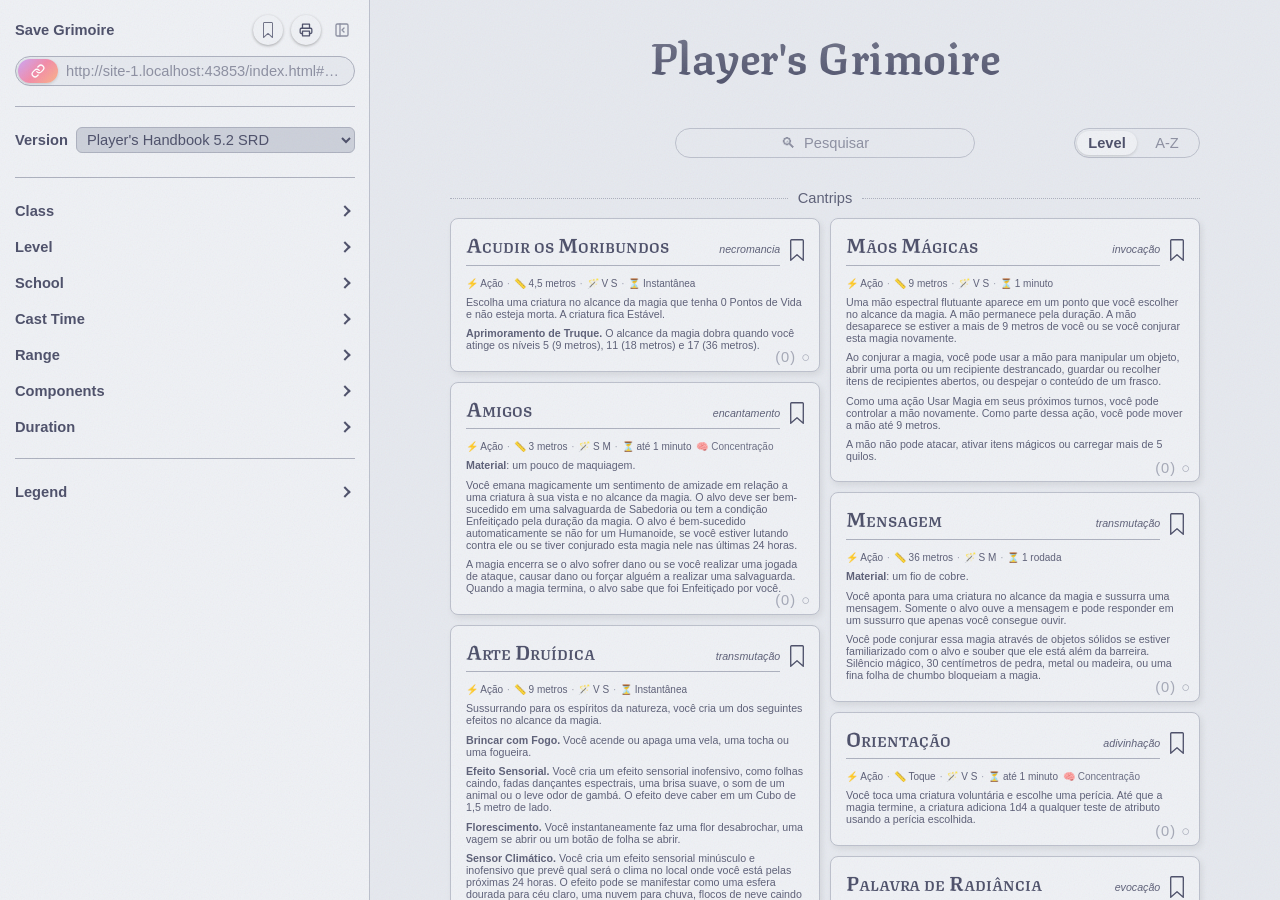
==== commit 089f4ffd: "release: players grimoire v1.0" ====
--- a/index.html
+++ b/index.html
@@ -23,16 +23,40 @@
 <link rel="stylesheet" href="css/style.css">
 <style>
     .spell-grid {
-        columns: 2;
+        columns: 3;
         column-gap: 10px;
-        max-width: 20cm;
-        margin: auto;
-        margin-top: 20px;
+        width: 1130px; /* 3×370 + 2×10 */
+        margin: 20px auto 0;
+    }
+    @media (max-width: 1430px) {
+        .spell-grid { columns: 2; width: 750px; } /* 2×370 + 1×10 */
+    }
+    @media (max-width: 1050px) {
+        .spell-grid { columns: 1; width: 370px; }
+    }
+    #grid-wrapper {
+        width: fit-content;
+        margin: 0 auto;
+    }
+    #sort-control-row {
+        width: 100%;
+        margin: 40px 0 8px;
+        display: flex;
+        align-items: center;
+        gap: 12px;
+    }
+    .sort-row-side {
+        flex: 1;
+        display: flex;
+    }
+    .sort-row-right {
+        justify-content: flex-end;
     }
     .spell-item {
         break-inside: avoid;
         display: inline-block;
         width: 100%;
+        box-sizing: border-box;
         background: transparent;
         margin-bottom: 10px;
         border-radius: 8px;
@@ -71,32 +95,117 @@
         flex: 1;
         border-top: 1px dotted #aaa;
     }
+    html, body { height: 100%; }
+    body { overflow: hidden; padding: 0; }
     #layout {
         display: flex;
-        align-items: flex-start;
-        justify-content: center;
-        gap: 20px;
+        align-items: stretch;
+        justify-content: flex-start;
+        gap: 0;
+        height: 100vh;
+        overflow: hidden;
     }
     #menu-container {
-        position: static;
-        background: none;
+        position: relative;
         flex-shrink: 0;
-        width: auto;
+        width: 370px;
+        height: 100%;
+        overflow-x: hidden;
+        overflow-y: auto;
+        transition: width 0.3s ease, opacity 0.25s ease;
+        box-sizing: border-box;
     }
     #menu {
         flex-direction: column;
-        width: 369px;
-        min-width: 369px;
+        width: 370px;
+        min-width: 370px;
         margin: 0;
         gap: 8px;
-        padding: 15px 15px 15px;
+        padding: 15px;
+        border: none !important;
+        box-shadow: none !important;
+        border-radius: 0 !important;
     }
     #menu .menu-space { display: none; }
-    .spell-grid {
-        margin: 0;
-        max-width: none;
-        width: 20cm;
-    }
+    #content-area {
+        flex: 1;
+        height: 100%;
+        overflow-y: auto;
+        min-width: 0;
+        padding: 20px;
+        box-sizing: border-box;
+    }
+
+    /* ── Sidebar toggle (desktop) ── */
+    body.sidebar-closed #menu-container {
+        width: 56px;
+    }
+    body.sidebar-closed #menu {
+        display: none;
+    }
+    #sidebar-icons-strip {
+        display: none;
+        flex-direction: column;
+        align-items: center;
+        gap: 10px;
+        padding: 14px 0;
+        width: 56px;
+    }
+    body.sidebar-closed #sidebar-icons-strip {
+        display: flex;
+    }
+    .strip-btn {
+        width: 36px;
+        height: 36px;
+        border-radius: 8px;
+        border: none;
+        background: transparent;
+        cursor: pointer;
+        display: flex;
+        align-items: center;
+        justify-content: center;
+        color: var(--overlay1, #888);
+        transition: background 0.15s, color 0.15s;
+        padding: 0;
+        flex-shrink: 0;
+    }
+    .strip-btn:hover { background: var(--surface1, #e0e0e0); color: var(--text, #111); }
+    .strip-btn img { height: 16px; width: auto; opacity: 0.8; }
+    #strip-share-copy.copied { background: #40a02b; color: white; }
+    #sidebar-toggle {
+        background: none;
+        border: none;
+        cursor: pointer;
+        color: var(--overlay1);
+        padding: 4px 5px;
+        border-radius: 6px;
+        display: flex;
+        align-items: center;
+        justify-content: center;
+        transition: color 0.15s, background 0.15s;
+        flex-shrink: 0;
+    }
+    #sidebar-toggle:hover { color: var(--text); background: var(--surface1); }
+    #sidebar-open {
+        display: none;
+        position: fixed;
+        top: 20px;
+        left: 10px;
+        z-index: 50;
+        background: var(--surface0);
+        border: 1px solid var(--surface2);
+        border-radius: 8px;
+        cursor: pointer;
+        color: var(--overlay1);
+        padding: 7px;
+        box-shadow: 2px 3px 10px rgba(0,0,0,0.3);
+        transition: color 0.15s, background 0.15s;
+        align-items: center;
+        justify-content: center;
+    }
+    #sidebar-open:hover { color: var(--text); background: var(--surface1); }
+    body.sidebar-closed #sidebar-open { display: none; }
+
 
     @keyframes share-rainbow {
         0%   { background-position: 0% 50%; }
@@ -129,8 +238,8 @@
         border: none;
         box-shadow: 0 1px 3px rgba(0,0,0,0.15);
         cursor: pointer;
-        color: white;
-        transition: color 0.2s, opacity 0.2s;
+        color: #ffffff;
+        transition: color 0.2s, opacity 0.2s, background 0.2s;
     }
     #share-copy:hover { opacity: 0.85; }
     #share-copy.copied { background: #40a02b; color: #ffffff; }
@@ -169,11 +278,11 @@
         border: none;
         box-shadow: 0 1px 3px rgba(0,0,0,0.15);
         cursor: pointer;
-        color: white;
-        transition: color 0.2s, opacity 0.2s;
+        color: #ffffff;
+        transition: color 0.2s, opacity 0.2s, background 0.2s;
     }
     #share-copy-m:hover { opacity: 0.85; }
-    #share-copy-m.copied { background: #a6e3a1; color: #1e1e2e; }
+    #share-copy-m.copied { background: #40a02b; color: #ffffff; }
     #share-url-m {
         flex-grow: 1;
         width: 0;
@@ -214,23 +323,16 @@
         margin: 12px 0 8px 0;
     }
 
-    @media (max-width: 1200px) and (min-width: 601px) {
-        .spell-grid {
-            columns: 1;
-            max-width: 10cm;
-        }
-    }
-    @media (min-width: 1600px) {
-        .spell-grid {
-            columns: 3;
-            width: 30cm;
-        }
-    }
     /* ── topbar mobile ── */
     #topbar {
         display: none;
     }
     @media (max-width: 600px) {
+        html, body { height: auto; overflow: visible; }
+        #layout { height: auto; overflow: visible; }
+        #content-area { height: auto; overflow-y: visible; padding: 10px 15px; }
+        #sidebar-toggle, #sidebar-open { display: none !important; }
+        #menu-container { height: auto; overflow-y: visible; max-width: none; border-right: none; }
         body { padding: 0; }
         #topbar {
             display: flex;
@@ -301,13 +403,18 @@
             width: 100%;
             min-width: unset;
         }
+        #mobile-menu .legend-separator { margin: 2px 0; }
+        #mobile-menu .filter-section { margin-top: 0; }
+        #grid-wrapper { width: 100%; }
+        #sort-control-row { display: none; }
+        #site-title { display: none; }
         .spell-grid {
-            columns: 1;
-            width: 100%;
-        }
-        .spell-item {
-            width: 100%;
-        }
+            columns: 1 !important;
+            width: 100% !important;
+            margin: 0 !important;
+            box-sizing: border-box;
+        }
+        .spell-item { width: 100% !important; }
         #menu-backdrop {
             display: none;
             position: fixed;
@@ -329,23 +436,41 @@
     }
 
     /* ── filtros ── */
-    #desktop-search {
-        display: flex;
-        gap: 8px;
-        margin-bottom: 10px;
-    }
     #search-input {
-        flex: 1;
-        min-width: 0;
         box-sizing: border-box;
         height: 30px;
+        width: 100%;
+        max-width: 300px;
         padding: 0 12px;
         border: 1px solid #ccc;
         border-radius: 999px;
         background: #f8f8f8;
+        text-align: center;
     }
     .filter-section {
         margin-top: 6px;
+    }
+    .version-select-row {
+        display: flex;
+        align-items: center;
+        gap: 8px;
+        margin: 4px 0;
+    }
+    .version-select-label {
+        font-weight: bold;
+        color: #555;
+        white-space: nowrap;
+        flex-shrink: 0;
+    }
+    .version-select-row select {
+        flex: 1;
+        min-width: 0;
+        border-radius: 6px;
+        border: 1px solid #ccc;
+        padding: 3px 6px;
+        background: white;
+        color: inherit;
+        cursor: pointer;
     }
     .filter-title {
         display: flex;
@@ -401,7 +526,7 @@
     }
     .filter-body label:hover { color: #000; }
     #grid-area {
-        flex: none;
+        width: 100%;
     }
     #site-title {
         font-family: 'Texturina', serif;
@@ -412,7 +537,7 @@
         -webkit-background-clip: text;
         -webkit-text-fill-color: transparent;
         background-clip: text;
-        margin: 0 0 16px 0;
+        margin: 0;
         letter-spacing: 0.5px;
     }
     @media (max-width: 600px) {
@@ -510,16 +635,20 @@
     .level-separator { color: var(--subtext1); }
     .level-separator::before, .level-separator::after { border-top-color: var(--surface2); }
     /* Menu sidebar */
-    #menu { background: var(--surface0); border-color: var(--surface1); color: var(--text); box-shadow: 2px 3px 8px rgba(0,0,0,0.25); }
-    [data-theme="light"] #menu { background: var(--base); border-color: var(--surface1); box-shadow: 2px 3px 6px rgba(0,0,0,0.08); }
+    #menu-container { background: var(--surface0); border-right: 1px solid var(--surface1); color: var(--text); }
+    #menu { background: transparent; border: none; box-shadow: none; color: var(--text); }
+    [data-theme="light"] #menu-container { background: var(--base); }
     [data-theme="light"] #menu-container.open { background: var(--mantle); }
     /* Inputs */
     #search-input { background: var(--mantle); border-color: var(--surface1); color: var(--text); }
-    #search-input::placeholder { color: var(--overlay1); }
+    #search-input::placeholder { color: var(--overlay1); transition: opacity 0.15s; }
+    #search-input:focus::placeholder { opacity: 0; }
     /* Filtros */
     .filter-title { color: var(--text); }
     .filter-body label { color: var(--subtext1); }
     .filter-body label:hover { color: var(--text); }
+    .version-select-label { color: var(--text); }
+    .version-select-row select { background: var(--surface0); border-color: var(--surface2); color: var(--text); }
     .see-more-btn {
         font-size: 11px;
         color: var(--overlay1);
@@ -537,14 +666,14 @@
     #site-title { background: linear-gradient(0deg, var(--text), var(--overlay2)); -webkit-background-clip: text; -webkit-text-fill-color: transparent; background-clip: text; }
     /* Share */
     #share-btn { background: var(--mantle); border-color: var(--surface2); }
-    #share-copy { background: linear-gradient(135deg, var(--mauve), var(--red), var(--peach)); color: white; }
+    #share-copy { background: linear-gradient(135deg, #cba6f7, #f38ba8, #fab387); color: #ffffff; }
     #share-copy:hover { opacity: 0.85; }
-    #share-copy.copied { background: var(--green); color: var(--base); }
+    #share-copy.copied { background: #40a02b; color: #ffffff; }
     #share-url { color: var(--overlay1); }
     #share-btn-m { background: var(--mantle); border-color: var(--surface2); }
-    #share-copy-m { background: linear-gradient(135deg, var(--mauve), var(--red), var(--peach)); color: white; }
+    #share-copy-m { background: linear-gradient(135deg, #cba6f7, #f38ba8, #fab387); color: #ffffff; }
     #share-copy-m:hover { opacity: 0.85; }
-    #share-copy-m.copied { background: var(--green); color: var(--base); }
+    #share-copy-m.copied { background: #40a02b; color: #ffffff; }
     #share-url-m { color: var(--overlay1); }
     
     /* Sparkles do botão de copiar */
@@ -603,11 +732,23 @@
     .ephemeral-toast.hide { opacity: 0; transform: translate(-50%, calc(-100% - 15px)); }
 
     /* Sort control */
-    .sort-control { background: var(--mantle); border-color: var(--surface1); }
-    .sort-btn { color: var(--overlay1); }
+    .sort-control { background: var(--mantle); border-color: var(--surface1); position: relative; }
+    .sort-btn { color: var(--overlay1); position: relative; z-index: 1; }
     .sort-btn:hover { color: var(--subtext1); }
-    .sort-btn.active { background: var(--surface1); color: var(--text); box-shadow: 0 1px 3px rgba(0,0,0,0.3); }
-    [data-theme="light"] .sort-btn.active { background: var(--base); }
+    .sort-btn.active { background: transparent !important; color: var(--text); box-shadow: none !important; font-weight: bold; }
+    .sort-slider {
+        position: absolute;
+        top: 2px;
+        left: 2px;
+        height: calc(100% - 4px);
+        border-radius: 999px;
+        pointer-events: none;
+        z-index: 0;
+        transition: left 0.22s cubic-bezier(0.4, 0, 0.2, 1), width 0.22s cubic-bezier(0.4, 0, 0.2, 1);
+        background: var(--surface1);
+        box-shadow: 0 1px 3px rgba(0,0,0,0.3);
+    }
+    [data-theme="light"] .sort-slider { background: var(--base); box-shadow: 0 1px 3px rgba(0,0,0,0.15); }
     /* Print */
     #print-btn, #print-btn-m, #show-known, #show-known-m { background: var(--surface1); color: var(--text); box-shadow: 0 1px 3px rgba(0,0,0,0.3); }
     #print-btn:hover, #print-btn-m:hover, #show-known:hover, #show-known-m:hover { background: var(--surface2); color: var(--text); }
@@ -633,7 +774,7 @@
     #mobile-menu { display: none; }
     @media (max-width: 600px) {
         #menu { display: none; }
-        #mobile-menu { display: block; }
+        #mobile-menu { display: flex; flex-direction: column; gap: 14px; }
         #topbar { background: var(--mantle); box-shadow: 0 1px 4px rgba(0,0,0,0.4); }
         #menu-container.open { background: var(--base); }
         #topbar #search-mobile { background: var(--surface0); border-color: var(--surface1); color: var(--text); }
@@ -690,14 +831,108 @@
     .footer-col-right {
         text-align: right;
     }
+    #spell-tracker { display: none; }
+
     @media print {
+        #spell-tracker {
+            display: block;
+            width: 100%;
+            padding-bottom: 10px;
+            margin-bottom: 14px;
+            border-bottom: 1.5px solid #555;
+            font-family: Helvetica, Arial, sans-serif;
+            font-size: 9pt;
+            page-break-inside: avoid;
+        }
+        #spell-tracker-body {
+            display: flex;
+            gap: 0;
+        }
+        #tracker-fields {
+            flex: 1;
+            padding: 10px 12px;
+            border-right: 1.5px solid #555;
+            display: flex;
+            flex-direction: column;
+            justify-content: space-around;
+            gap: 12px;
+        }
+        .tracker-field {
+            display: flex;
+            align-items: center;
+            gap: 7px;
+        }
+        .tracker-label {
+            font-weight: bold;
+            white-space: nowrap;
+            font-size: 8pt;
+        }
+        .tracker-label::after { content: ":"; }
+        .tracker-box {
+            width: 52px;
+            height: 18px;
+            border: 1px solid #555;
+            border-radius: 5px;
+            display: inline-block;
+            flex-shrink: 0;
+        }
+        #tracker-slots {
+            flex: 1;
+            padding: 10px 12px;
+        }
+        .tracker-slots-title {
+            font-weight: bold;
+            font-size: 8pt;
+            letter-spacing: 0.5px;
+            margin-bottom: 5px;
+        }
+        #tracker-slots-grid {
+            display: flex;
+            gap: 14px;
+        }
+        .tracker-slot-col {
+            flex: 1;
+            display: flex;
+            flex-direction: column;
+            gap: 4px;
+        }
+        .tracker-slot-row {
+            display: flex;
+            align-items: center;
+            gap: 6px;
+            line-height: 1.7;
+        }
+        .tracker-slot-label {
+            width: 42px;
+            font-size: 8pt;
+            flex-shrink: 0;
+        }
+        .tracker-boxes {
+            letter-spacing: 1px;
+            white-space: nowrap;
+            font-size: 11pt;
+        }
+
+        /* Reset layout */
+        html, body { height: auto !important; overflow: visible !important; }
+        #layout { display: block !important; height: auto !important; overflow: visible !important; }
+        #menu-container, #sidebar-icons-strip, #sidebar-open { display: none !important; }
+        #content-area { height: auto !important; overflow: visible !important; padding: 0 !important; }
+        #site-title, #sort-control-row { display: none !important; }
+
+        /* Grid: sempre 3 colunas, largura total */
+        #grid-wrapper { width: 100% !important; margin: 0 !important; }
         .spell-grid {
-            max-width: calc(20cm - 6mm);
-        }
+            columns: 2 !important;
+            column-gap: 10px !important;
+            width: 100% !important;
+            margin: 0 !important;
+        }
+        .spell-item { width: 100% !important; }
     }
 </style>
 </head>
-<body style="padding: 20px; padding-bottom: 0;">
+<body>
 
     <div id="topbar">
         <button id="hamburger">☰</button>
@@ -707,8 +942,24 @@
     </div>
     <div id="menu-backdrop"></div>
 
+    <button id="sidebar-open" title="Mostrar menu">
+        <svg width="16" height="16" viewBox="0 0 24 24" fill="none" stroke="currentColor" stroke-width="2" stroke-linecap="round" stroke-linejoin="round"><rect x="3" y="3" width="18" height="18" rx="2"/><line x1="9" y1="3" x2="9" y2="21"/><polyline points="12 9 15 12 12 15"/></svg>
+    </button>
+
     <div id="layout">
     <div id="menu-container">
+        <div id="sidebar-icons-strip">
+            <button class="strip-btn" id="strip-sidebar-open" title="Abrir menu">
+                <svg width="16" height="16" viewBox="0 0 24 24" fill="none" stroke="currentColor" stroke-width="2" stroke-linecap="round" stroke-linejoin="round"><rect x="3" y="3" width="18" height="18" rx="2"/><line x1="15" y1="3" x2="15" y2="21"/><polyline points="9 9 12 12 9 15"/></svg>
+            </button>
+            <button class="strip-btn" id="strip-show-known" title="Filtrar Conhecidas">
+                <img class="unknown-icon" src="img/unknown-dark.svg">
+            </button>
+            <button class="strip-btn" id="strip-share-copy" title="Copiar Link">
+                <svg width="14" height="14" viewBox="0 0 24 24" fill="none" stroke="currentColor" stroke-width="2.2" stroke-linecap="round" stroke-linejoin="round"><path d="M10 13a5 5 0 0 0 7.54.54l3-3a5 5 0 0 0-7.07-7.07l-1.72 1.71"/><path d="M14 11a5 5 0 0 0-7.54-.54l-3 3a5 5 0 0 0 7.07 7.07l1.71-1.71"/></svg>
+            </button>
+        </div>
+
         <div id="menu">
             <div style="display:flex; align-items:center; gap:8px; margin-bottom:3px;">
                 <div class="share-label" style="margin-bottom:0; flex:1;" data-i18n="save_grimoire">Salvar Grimório</div>
@@ -718,6 +969,9 @@
                 <button id="print-btn" title="Imprimir Cards">
                     <svg width="14" height="14" viewBox="0 0 24 24" fill="none" stroke="currentColor" stroke-width="2.2" stroke-linecap="round" stroke-linejoin="round"><polyline points="6 9 6 2 18 2 18 9"/><path d="M6 18H4a2 2 0 0 1-2-2v-5a2 2 0 0 1 2-2h16a2 2 0 0 1 2 2v5a2 2 0 0 1-2 2h-2"/><rect x="6" y="14" width="12" height="8"/></svg>
                 </button>
+                <button id="sidebar-toggle" title="Ocultar menu">
+                    <svg width="16" height="16" viewBox="0 0 24 24" fill="none" stroke="currentColor" stroke-width="2" stroke-linecap="round" stroke-linejoin="round"><rect x="3" y="3" width="18" height="18" rx="2"/><line x1="9" y1="3" x2="9" y2="21"/><polyline points="15 9 12 12 15 15"/></svg>
+                </button>
             </div>
             <div style="display:flex; align-items:center; gap:6px;">
                 <div id="share-btn" style="flex:1; min-width:0;">
@@ -730,20 +984,13 @@
 
             <div class="legend-separator"></div>
 
-            <div class="filter-section">
-                <div class="filter-title"><span data-i18n="filter_version">Versão</span><span class="filter-arrow">▾</span></div>
-                <div class="filter-body" id="filter-versions"></div>
+            <div class="version-select-row">
+                <label class="version-select-label" data-i18n="filter_version">Versão</label>
+                <select id="version-select"></select>
             </div>
 
             <div class="legend-separator"></div>
 
-            <div id="desktop-search">
-                <input type="text" id="search-input" placeholder="🔍︎  Pesquisar">
-                <div id="sort-control" class="sort-control">
-                    <button class="sort-btn active" data-sort="level" data-i18n="sort_level">Nível</button>
-                    <button class="sort-btn" data-sort="alpha" data-i18n="sort_alpha">A-Z</button>
-                </div>
-            </div>
             <div class="filter-section collapsed">
                 <div class="filter-title"><span data-i18n="filter_class">Classe</span><span class="filter-arrow">▾</span></div>
                 <div class="filter-body" id="filter-classes"></div>
@@ -774,7 +1021,7 @@
             </div>
 
             <div class="legend-separator"></div>
-            <div class="filter-section" id="legenda">
+            <div class="filter-section collapsed" id="legenda">
                 <div class="filter-title" id="legenda-toggle">
                     <span data-i18n="legenda">Legenda</span>
                     <span class="filter-arrow">▾</span>
@@ -789,15 +1036,15 @@
             </div>
         </div>
         <div id="mobile-menu">
-            <div style="display:flex; align-items:center; gap:6px; margin-bottom:8px;">
-                <span class="share-label" style="margin-bottom:0;" data-i18n="ordem_label">Ordem:</span>
+            <div style="display:flex; justify-content:center;">
                 <div id="sort-control-mobile" class="sort-control sort-control-mobile">
+                    <div class="sort-slider"></div>
                     <button class="sort-btn active" data-sort="level" data-i18n="sort_level">Nível</button>
                     <button class="sort-btn" data-sort="alpha" data-i18n="sort_alpha">A-Z</button>
                 </div>
             </div>
             <div class="legend-separator"></div>
-            <div style="display:flex; align-items:center; gap:8px; margin-bottom:3px;">
+            <div style="display:flex; align-items:center; gap:8px;">
                 <div class="share-label" style="margin-bottom:0; flex:1;" data-i18n="save_grimoire">Salvar Grimório</div>
                 <div id="show-known-m" title="Filtrar Conhecidas">
                     <img class="unknown-icon" src="img/unknown-dark.svg">
@@ -815,9 +1062,9 @@
                 </div>
             </div>
             <div class="legend-separator"></div>
-            <div class="filter-section">
-                <div class="filter-title"><span data-i18n="filter_version">Versão</span><span class="filter-arrow">▾</span></div>
-                <div class="filter-body" id="filter-versions-m"></div>
+            <div class="version-select-row">
+                <label class="version-select-label" data-i18n="filter_version">Versão</label>
+                <select id="version-select-m"></select>
             </div>
             <div class="legend-separator"></div>
             <div class="filter-section collapsed">
@@ -849,7 +1096,7 @@
                 <div class="filter-body" id="filter-durations-m"></div>
             </div>
             <div class="legend-separator"></div>
-            <div class="filter-section" id="legenda-m">
+            <div class="filter-section collapsed" id="legenda-m">
                 <div class="filter-title">
                     <span data-i18n="legenda">Legenda</span>
                     <span class="filter-arrow">▾</span>
@@ -864,15 +1111,58 @@
             </div>
         </div>
     </div>
-
+    <div id="content-area">
     <div id="fetch-error" style="display:none; max-width:20cm; margin: 20px auto; padding: 1em; background:#f8d7da; border:1px solid #f5c2c7; border-radius:8px; color:#842029;">
         ⚠️ Não foi possível carregar as magias. Abra a página pelo <strong>Live Server</strong> (botão "Go Live" no VS Code) em vez de abrir o arquivo diretamente.
     </div>
 
+    <div id="spell-tracker">
+        <div id="spell-tracker-body">
+            <div id="tracker-fields">
+                <div class="tracker-field"><span class="tracker-label">Atributo de conjuração</span><span class="tracker-box"></span></div>
+                <div class="tracker-field"><span class="tracker-label">Mod. de atributo de conjuração</span><span class="tracker-box"></span></div>
+                <div class="tracker-field"><span class="tracker-label">CD para evitar magia</span><span class="tracker-box"></span></div>
+                <div class="tracker-field"><span class="tracker-label">Bônus de ataque mágico</span><span class="tracker-box"></span></div>
+            </div>
+            <div id="tracker-slots">
+                <div class="tracker-slots-title">ESPAÇOS DE MAGIA</div>
+                <div id="tracker-slots-grid">
+                    <div class="tracker-slot-col">
+                        <div class="tracker-slot-row"><span class="tracker-slot-label">Nível 1</span><span class="tracker-boxes">○ ○ ○ ○</span></div>
+                        <div class="tracker-slot-row"><span class="tracker-slot-label">Nível 2</span><span class="tracker-boxes">○ ○ ○</span></div>
+                        <div class="tracker-slot-row"><span class="tracker-slot-label">Nível 3</span><span class="tracker-boxes">○ ○ ○</span></div>
+                    </div>
+                    <div class="tracker-slot-col">
+                        <div class="tracker-slot-row"><span class="tracker-slot-label">Nível 4</span><span class="tracker-boxes">○ ○</span></div>
+                        <div class="tracker-slot-row"><span class="tracker-slot-label">Nível 5</span><span class="tracker-boxes">○ ○</span></div>
+                        <div class="tracker-slot-row"><span class="tracker-slot-label">Nível 6</span><span class="tracker-boxes">○</span></div>
+                    </div>
+                    <div class="tracker-slot-col">
+                        <div class="tracker-slot-row"><span class="tracker-slot-label">Nível 7</span><span class="tracker-boxes">○</span></div>
+                        <div class="tracker-slot-row"><span class="tracker-slot-label">Nível 8</span><span class="tracker-boxes">○</span></div>
+                        <div class="tracker-slot-row"><span class="tracker-slot-label">Nível 9</span><span class="tracker-boxes">○</span></div>
+                    </div>
+                </div>
+            </div>
+        </div>
+    </div>
+
     <div id="grid-area">
         <h1 id="site-title" data-i18n="site_title">Grimório do Jogador</h1>
-        <div class="spell-grid" id="spell-grid"></div>
-    </div>
+        <div id="grid-wrapper">
+            <div id="sort-control-row">
+                <div class="sort-row-side"></div>
+                <input type="text" id="search-input" placeholder="🔍︎  Pesquisar">
+                <div class="sort-row-side sort-row-right">
+                    <div id="sort-control" class="sort-control">
+                        <div class="sort-slider"></div>
+                        <button class="sort-btn active" data-sort="level" data-i18n="sort_level">Nível</button>
+                        <button class="sort-btn" data-sort="alpha" data-i18n="sort_alpha">A-Z</button>
+                    </div>
+                </div>
+            </div>
+            <div class="spell-grid" id="spell-grid"></div>
+        </div>
     </div>
     <footer id="site-footer">
         <div class="footer-col">
@@ -901,6 +1191,8 @@
             <span style="margin-top:6px; font-style:italic;" data-i18n="footer_disclaimer">Não afiliado à Wizards of the Coast. Dungeons &amp; Dragons é marca registrada da WotC.</span>
         </div>
     </footer>
+    </div><!-- #content-area -->
+    </div><!-- #layout -->
 
 
 <!-- Modal de magia (desktop) -->
@@ -968,7 +1260,7 @@
 
     function forClass(spell) {
         if (selectedClasses.size === 0) return true;
-        return spell.classe.some(function(c) { return selectedClasses.has(c); });
+        return spell.class.some(function(c) { return selectedClasses.has(c); });
     }
 
     function hasComponent(spell, comp) {
@@ -1032,7 +1324,7 @@
         card.className = 'grid-item spell-item';
         card.dataset.name = spell.name;
         card.dataset.level = spell.level;
-        card.dataset.classe = spell.classe.join(',');
+        card.dataset.spellClass = spell.class.join(',');
 
         var lvl = spell.level;
         card.style.setProperty('--accent', levelAccent(lvl));
@@ -1266,21 +1558,7 @@
 
     var menuPaddingTop = null;
 
-    function alignMenu() {
-        if (window.innerWidth <= 600) return;
-        var menuContainer = document.getElementById('menu-container');
-        var firstCard = document.querySelector('.spell-item:not([style*="display: none"])');
-        if (!firstCard) {
-            if (menuPaddingTop !== null)
-                menuContainer.style.paddingTop = menuPaddingTop;
-            return;
-        }
-        menuContainer.style.paddingTop = '0';
-        var menuTop = menuContainer.getBoundingClientRect().top;
-        var cardTop = firstCard.getBoundingClientRect().top;
-        menuPaddingTop = Math.max(0, cardTop - menuTop) + 'px';
-        menuContainer.style.paddingTop = menuPaddingTop;
-    }
+    function alignMenu() {}
 
     function fadeOut(el) {
         if (el.style.display === 'none') return;
@@ -1356,6 +1634,7 @@
         document.querySelector('#show-known img').src = src;
         document.querySelector('#show-known-m img').src = src;
         document.querySelector('#known-mobile img').src = src;
+        document.querySelector('#strip-show-known img').src = src;
     }
     document.getElementById('show-known').addEventListener('click', function() {
         onlyKnown = !onlyKnown;
@@ -1376,10 +1655,20 @@
         popEl(this);
     });
 
+    function updateSortSliders() {
+        document.querySelectorAll('.sort-control').forEach(function(ctrl) {
+            var slider = ctrl.querySelector('.sort-slider');
+            var active = ctrl.querySelector('.sort-btn.active');
+            if (!slider || !active) return;
+            slider.style.left = active.offsetLeft + 'px';
+            slider.style.width = active.offsetWidth + 'px';
+        });
+    }
     function syncSortToggle() {
         document.querySelectorAll('.sort-btn').forEach(function(btn) {
             btn.classList.toggle('active', (btn.dataset.sort === 'alpha') === sortAlpha);
         });
+        updateSortSliders();
     }
     document.querySelectorAll('.sort-btn').forEach(function(btn) {
         btn.addEventListener('click', function() {
@@ -1388,6 +1677,7 @@
             render();
         });
     });
+    setTimeout(updateSortSliders, 0);
 
 
     // Versões disponíveis — adicione aqui novos arquivos no futuro
@@ -1496,7 +1786,7 @@
     function buildClassFilter(resetState) {
         if (resetState !== false) selectedClasses.clear();
         var allClasses = Array.from(new Set(
-            spells2.reduce(function(acc, s) { return acc.concat(s.classe); }, [])
+            spells2.reduce(function(acc, s) { return acc.concat(s.class); }, [])
         )).sort();
         ['filter-classes', 'filter-classes-m'].forEach(function(id) {
             var container = document.getElementById(id);
@@ -1545,6 +1835,7 @@
 
     function loadSpells(file) {
         currentBook = file;
+        try { localStorage.setItem('selectedBook', file); } catch(e) {}
         fetch('js/' + file + '.json')
             .then(function(r) { return r.json(); })
             .then(function(data) {
@@ -1573,24 +1864,18 @@
             selected = langVersions.length ? langVersions[0].file : (VERSIONS[0] && VERSIONS[0].file);
         }
         currentBook = selected;
-        ['filter-versions', 'filter-versions-m'].forEach(function(containerId, idx) {
-            var container = document.getElementById(containerId);
-            if (!container) return;
-            container.innerHTML = '';
+        ['version-select', 'version-select-m'].forEach(function(selectId) {
+            var sel = document.getElementById(selectId);
+            if (!sel) return;
+            sel.innerHTML = '';
             langVersions.forEach(function(ver) {
-                var label = document.createElement('label');
-                var rb = document.createElement('input');
-                rb.type = 'radio';
-                rb.name = 'version-radio-' + idx;
-                rb.value = ver.file;
-                rb.checked = (ver.file === selected);
-                rb.addEventListener('change', function() {
-                    loadSpells(this.value);
-                });
-                label.appendChild(rb);
-                label.appendChild(document.createTextNode('\u00a0' + ver.label));
-                container.appendChild(label);
+                var opt = document.createElement('option');
+                opt.value = ver.file;
+                opt.textContent = ver.label;
+                opt.selected = (ver.file === selected);
+                sel.appendChild(opt);
             });
+            sel.onchange = function() { loadSpells(this.value); };
         });
     }
 
@@ -1601,9 +1886,14 @@
         // 2. Filtra as versões disponíveis para o idioma detectado
         var langVersions = VERSIONS.filter(function(v) { return v.lang === currentLang; });
         
-        // 3. Escolhe qual livro carregar (prioriza o que veio na URL)
-        var targetBook = (langParam && VERSIONS.find(v => v.file === 'spells-' + langParam)) 
-                         ? 'spells-' + langParam : (langVersions.length ? langVersions[0].file : VERSIONS[0].file);
+        // 3. Escolhe qual livro carregar (prioriza URL > localStorage > primeiro disponível)
+        var savedBook = null;
+        try { savedBook = localStorage.getItem('selectedBook'); } catch(e) {}
+        var targetBook = (langParam && VERSIONS.find(v => v.file === 'spells-' + langParam))
+                         ? 'spells-' + langParam
+                         : (savedBook && langVersions.find(v => v.file === savedBook))
+                         ? savedBook
+                         : (langVersions.length ? langVersions[0].file : VERSIONS[0].file);
         
         currentBook = targetBook;
 
@@ -1812,6 +2102,32 @@
     document.getElementById('theme-toggle').addEventListener('click', toggleTheme);
     document.getElementById('theme-toggle-mobile').addEventListener('click', toggleTheme);
 
+    // ── Sidebar toggle (desktop) ──
+    (function() {
+        try { if (localStorage.getItem('sidebar-closed') === '1') document.body.classList.add('sidebar-closed'); } catch(e) {}
+        document.getElementById('sidebar-toggle').addEventListener('click', function() {
+            document.body.classList.add('sidebar-closed');
+            try { localStorage.setItem('sidebar-closed', '1'); } catch(e) {}
+        });
+        document.getElementById('sidebar-open').addEventListener('click', function() {
+            document.body.classList.remove('sidebar-closed');
+            try { localStorage.setItem('sidebar-closed', '0'); } catch(e) {}
+        });
+        document.getElementById('strip-sidebar-open').addEventListener('click', function() {
+            document.body.classList.remove('sidebar-closed');
+            try { localStorage.setItem('sidebar-closed', '0'); } catch(e) {}
+        });
+        document.getElementById('strip-show-known').addEventListener('click', function() {
+            document.getElementById('show-known').click();
+        });
+        document.getElementById('strip-share-copy').addEventListener('click', function() {
+            document.getElementById('share-copy').click();
+            this.classList.add('copied');
+            var self = this;
+            setTimeout(function() { self.classList.remove('copied'); }, 2000);
+        });
+    })();
+
     fetch('js/versions.json')
         .then(function(r) { return r.json(); })
         .then(function(files) {
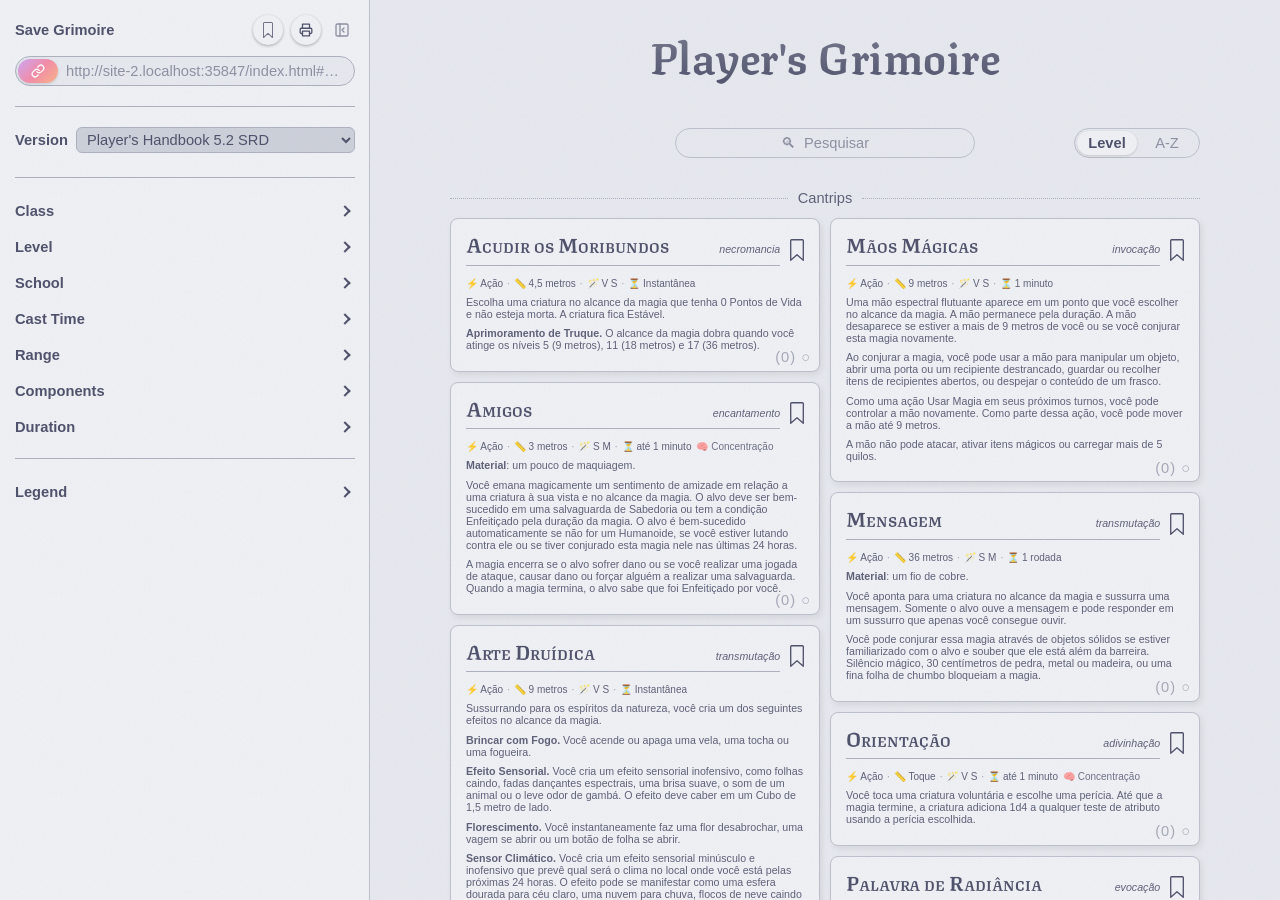
==== commit 600a4be0: "ajuste na versão print do site" ====
--- a/index.html
+++ b/index.html
@@ -832,6 +832,7 @@
         text-align: right;
     }
     #spell-tracker { display: none; }
+    #print-header { display: none; }
 
     @media print {
         #spell-tracker {
@@ -911,6 +912,25 @@
             letter-spacing: 1px;
             white-space: nowrap;
             font-size: 11pt;
+        }
+
+        /* Print header */
+        #print-header {
+            display: block !important;
+            text-align: center;
+            margin-bottom: 12px;
+            padding-bottom: 8px;
+            border-bottom: 1px solid #999;
+        }
+        #print-header-title {
+            font-size: 20pt;
+            font-weight: bold;
+            letter-spacing: 1px;
+        }
+        #print-header-url {
+            font-size: 10pt;
+            color: #555;
+            margin-top: 2px;
         }
 
         /* Reset layout */
@@ -1114,6 +1134,11 @@
     <div id="content-area">
     <div id="fetch-error" style="display:none; max-width:20cm; margin: 20px auto; padding: 1em; background:#f8d7da; border:1px solid #f5c2c7; border-radius:8px; color:#842029;">
         ⚠️ Não foi possível carregar as magias. Abra a página pelo <strong>Live Server</strong> (botão "Go Live" no VS Code) em vez de abrir o arquivo diretamente.
+    </div>
+
+    <div id="print-header">
+        <div id="print-header-title">Grimório do Jogador</div>
+        <div id="print-header-url">players-grimoire.netlify.app</div>
     </div>
 
     <div id="spell-tracker">
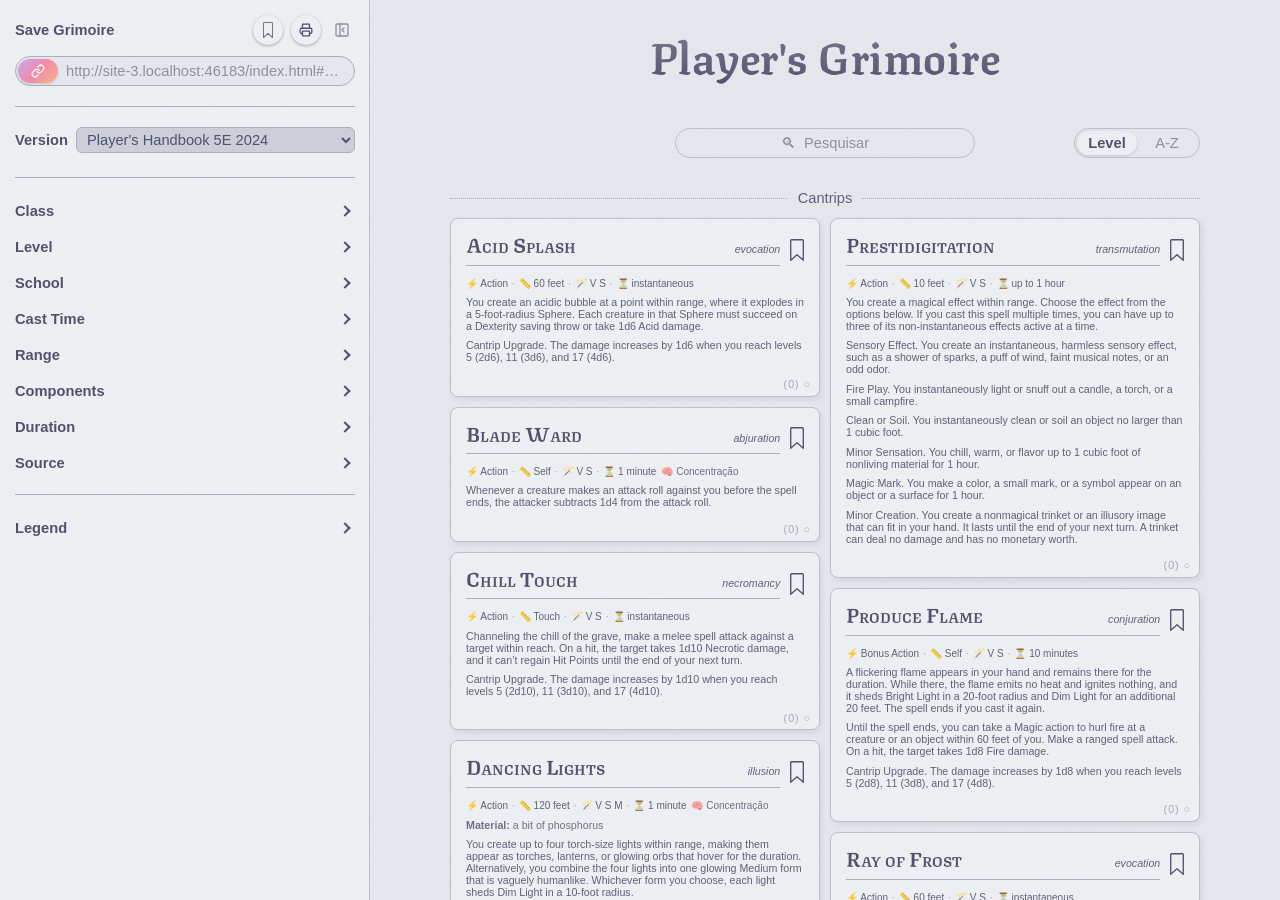
==== commit 4f0cfeec: "páginas em inglês" ====
--- a/index.html
+++ b/index.html
@@ -586,7 +586,9 @@
         background-size: 200px 200px;
     }
     /* Cards */
-    .spell-body { color: var(--subtext1); padding: 15px; box-shadow: 2px 3px 6px rgba(0,0,0,0.08); }
+    .material-note { font-size: 8pt; color: var(--subtext0); margin: 6px 0 4px; }
+    .spell-source { position: absolute; bottom: 6px; left: 15px; margin: 0; font-size: 8pt; font-style: italic; color: var(--subtext0); }
+    .spell-body { color: var(--subtext1); padding: 15px 15px 28px; box-shadow: 2px 3px 6px rgba(0,0,0,0.08); }
     [data-theme="dark"] .spell-body { box-shadow: 2px 3px 8px rgba(0,0,0,0.25); }
     .spell-item[data-level] .spell-body { background: var(--surface0); border-color: var(--surface1); }
     [data-theme="light"] .spell-item[data-level] .spell-body { background: var(--base); border-color: var(--surface1); }
@@ -1039,6 +1041,10 @@
                 <div class="filter-title"><span data-i18n="filter_duration">Duração</span><span class="filter-arrow">▾</span></div>
                 <div class="filter-body" id="filter-durations"></div>
             </div>
+            <div class="filter-section collapsed">
+                <div class="filter-title"><span data-i18n="filter_source">Fonte</span><span class="filter-arrow">▾</span></div>
+                <div class="filter-body" id="filter-sources"></div>
+            </div>
 
             <div class="legend-separator"></div>
             <div class="filter-section collapsed" id="legenda">
@@ -1047,11 +1053,14 @@
                     <span class="filter-arrow">▾</span>
                 </div>
                 <div class="filter-body" id="legenda-body">
-                    <div class="legenda-item"><img src="img/known.svg"> <span data-i18n="leg_known">Magia conhecida</span></div>
-                    <div class="legenda-item"><img src="img/outside.svg"> <span data-i18n="leg_outside">Conhecida, fora da classe</span></div>
-                    <div class="legenda-item"><img class="unknown-icon" src="img/unknown-dark.svg"> <span data-i18n="leg_unknown">Não conhecida</span></div>
-                    <div class="legenda-item"><span class="ritual-pill">📖</span> <span data-i18n="leg_ritual">Ritual</span></div>
-                    <div class="legenda-item"><span class="conc-badge">🧠</span> <span data-i18n="leg_concentration">Concentração</span></div>
+                    <div class="legenda-table">
+                        <div class="legenda-item"><img src="img/known.svg"> <span data-i18n="leg_known">Magia conhecida</span></div>
+                        <div class="legenda-item"><img src="img/outside.svg"> <span data-i18n="leg_outside">Conhecida, fora da classe</span></div>
+                        <div class="legenda-item"><img class="unknown-icon" src="img/unknown-dark.svg"> <span data-i18n="leg_unknown">Não conhecida</span></div>
+                        <div class="legenda-item"><span class="ritual-pill">📖</span> <span data-i18n="leg_ritual">Ritual</span></div>
+                        <div class="legenda-item"><span class="conc-badge">🧠</span> <span data-i18n="leg_concentration">Concentração</span></div>
+                        <div class="legenda-item"><span class="statblock-indicator" style="margin-left:0"></span> <span data-i18n="leg_statblock">Possui Stat Block</span></div>
+                    </div>
                 </div>
             </div>
         </div>
@@ -1115,6 +1124,10 @@
                 <div class="filter-title"><span data-i18n="filter_duration">Duração</span><span class="filter-arrow">▾</span></div>
                 <div class="filter-body" id="filter-durations-m"></div>
             </div>
+            <div class="filter-section collapsed">
+                <div class="filter-title"><span data-i18n="filter_source">Fonte</span><span class="filter-arrow">▾</span></div>
+                <div class="filter-body" id="filter-sources-m"></div>
+            </div>
             <div class="legend-separator"></div>
             <div class="filter-section collapsed" id="legenda-m">
                 <div class="filter-title">
@@ -1122,11 +1135,14 @@
                     <span class="filter-arrow">▾</span>
                 </div>
                 <div class="filter-body">
-                    <div class="legenda-item"><img src="img/known.svg"> <span data-i18n="leg_known">Magia conhecida</span></div>
-                    <div class="legenda-item"><img src="img/outside.svg"> <span data-i18n="leg_outside">Conhecida, fora da classe</span></div>
-                    <div class="legenda-item"><img class="unknown-icon" src="img/unknown-dark.svg"> <span data-i18n="leg_unknown">Não conhecida</span></div>
-                    <div class="legenda-item"><span class="ritual-pill">📖</span> <span data-i18n="leg_ritual">Ritual</span></div>
-                    <div class="legenda-item"><span class="conc-badge">🧠</span> <span data-i18n="leg_concentration">Concentração</span></div>
+                    <div class="legenda-table">
+                        <div class="legenda-item"><img src="img/known.svg"> <span data-i18n="leg_known">Magia conhecida</span></div>
+                        <div class="legenda-item"><img src="img/outside.svg"> <span data-i18n="leg_outside">Conhecida, fora da classe</span></div>
+                        <div class="legenda-item"><img class="unknown-icon" src="img/unknown-dark.svg"> <span data-i18n="leg_unknown">Não conhecida</span></div>
+                        <div class="legenda-item"><span class="ritual-pill">📖</span> <span data-i18n="leg_ritual">Ritual</span></div>
+                        <div class="legenda-item"><span class="conc-badge">🧠</span> <span data-i18n="leg_concentration">Concentração</span></div>
+                        <div class="legenda-item"><span class="statblock-indicator" style="margin-left:0"></span> <span data-i18n="leg_statblock">Possui Stat Block</span></div>
+                    </div>
                 </div>
             </div>
         </div>
@@ -1270,7 +1286,8 @@
         castTimes:  new Set(),
         ranges:     new Set(),
         components: new Set(),
-        durations:  new Set()
+        durations:  new Set(),
+        sources:    new Set()
     };
 
     var TIER_SYMBOLS = ['○','◆','◆◆','◆◆◆','◆◆◆◆','★','★★','★★★','✶','✶✶'];
@@ -1304,6 +1321,7 @@
         if (filters.castTimes.size  > 0 && !filters.castTimes.has(spell.castTime))  return false;
         if (filters.ranges.size     > 0 && !filters.ranges.has(spell.range))        return false;
         if (filters.durations.size  > 0 && !filters.durations.has(spell.duration))  return false;
+        if (filters.sources.size    > 0 && !filters.sources.has(sourceGroupKey(spell.source))) return false;
         if (filters.components.size > 0) {
             var allPresent = true;
             filters.components.forEach(function(comp) {
@@ -1344,6 +1362,50 @@
             .join('\u00a0');
     }
 
+    function buildStatBlockHTML(sb) {
+        function parseStat(val) {
+            if (!val) return '—';
+            return val.replace(/\/[^)]+/, '');
+        }
+        var metaHTML = '';
+        if (sb.resistances && sb.resistances.length)
+            metaHTML += '<div><strong>Resistances</strong> ' + sb.resistances.join(', ') + '</div>';
+        if (sb.immunities && sb.immunities.length)
+            metaHTML += '<div><strong>Immunities</strong> ' + sb.immunities.join(', ') + '</div>';
+        if (sb.senses)
+            metaHTML += '<div><strong>Senses</strong> ' + sb.senses + '</div>';
+        if (sb.languages)
+            metaHTML += '<div><strong>Languages</strong> ' + sb.languages + '</div>';
+        if (sb.cr)
+            metaHTML += '<div><strong>CR</strong> ' + sb.cr + '</div>';
+        function buildSection(title, items) {
+            if (!items || !items.length) return '';
+            return '<section><h4>' + title + '</h4>' +
+                items.map(function(i) {
+                    return '<p><strong>' + i.name + '.</strong> ' + i.description + '</p>';
+                }).join('') +
+                '</section>';
+        }
+        return '<div class="stat-block">' +
+            '<h3>' + sb.name + '</h3>' +
+            '<div class="sb-type">' + sb.type + '</div>' +
+            '<div class="sb-defenses">' +
+                '<strong>AC</strong> ' + sb.ac +
+                ' &nbsp;|&nbsp; <strong>HP</strong> ' + sb.hp +
+                ' &nbsp;|&nbsp; <strong>Speed</strong> ' + sb.speed +
+            '</div>' +
+            '<div class="sb-stats-grid">' +
+                ['str','dex','con','int','wis','cha'].map(function(s) {
+                    return '<div class="sb-stat"><div class="sb-stat-name">' + s.toUpperCase() + '</div>' + parseStat(sb.stats[s]) + '</div>';
+                }).join('') +
+            '</div>' +
+            '<div class="sb-meta">' + metaHTML + '</div>' +
+            buildSection('Traits', sb.traits) +
+            buildSection('Actions', sb.actions) +
+            buildSection('Reactions', sb.reactions) +
+        '</div>';
+    }
+
     function buildCard(spell) {
         var card = document.createElement('div');
         card.className = 'grid-item spell-item';
@@ -1358,12 +1420,15 @@
         var ritualPill = spell.ritual
             ? '<span class="meta-sep">·</span><span class="meta-pill ritual-pill">📖 Ritual</span>'
             : '';
+        var statblockBadge = spell.statBlock
+            ? '<span class="statblock-indicator" title="Has Stat Block"></span>'
+            : '';
 
         card.innerHTML =
             '<div class="spell-body">' +
                 '<div class="title">' +
                     '<div class="name">' +
-                        '<p>' + spell.displayName + '</p>' +
+                        '<p>' + spell.displayName + statblockBadge + '</p>' +
                         '<p class="school">' + spell.school + '</p>' +
                     '</div>' +
                     '<div class="known"><img src="' + knownIcon(spell) + '"></div>' +
@@ -1378,7 +1443,11 @@
                     '<span class="meta-pill">⏳\u00a0' + spell.duration + concBadge + '</span>' +
                     ritualPill +
                 '</div>' +
+                (spell.componentsNote ? '<p class="material-note"><strong>Material:</strong> ' + spell.componentsNote + '</p>' : '') +
+                (spell.castTimeNote ? '<p class="material-note"><strong>' + spell.castTime.charAt(0).toUpperCase() + spell.castTime.slice(1) + ':</strong> ' + spell.castTimeNote + '</p>' : '') +
                 '<div class="description">' + spell.description + '</div>' +
+                (spell.classNote && spell.classNote.length ? '<p class="material-note"><strong><em>' + i18n[currentLang].class_note + '</em></strong> ' + spell.classNote.join(', ') + ' ' + i18n[currentLang].class_note_suffix + '</p>' : '') +
+                (spell.source ? '<p class="spell-source">' + spell.source + '</p>' : '') +
                 '<div class="tier-badge" aria-label="Spell level ' + lvl + '">(' + lvl + ') ' + TIER_SYMBOLS[lvl] + '</div>' +
             '</div>';
 
@@ -1399,6 +1468,11 @@
             var modal = document.getElementById('spell-modal');
             var body = modal.querySelector('.spell-modal-body');
             body.innerHTML = card.querySelector('.spell-body').outerHTML;
+            // Renderiza stat block no modal, se existir
+            if (spell.statBlock) {
+                var descEl = body.querySelector('.description');
+                if (descEl) descEl.insertAdjacentHTML('afterend', buildStatBlockHTML(spell.statBlock));
+            }
             // Conecta o botão known do modal ao botão original do card
             var modalKnown = body.querySelector('.known');
             if (modalKnown) {
@@ -1429,11 +1503,12 @@
         return card;
     }
 
-    function renderCheckboxes(container, values, isCheckedFn, onChangeFn, labelFn) {
+    function renderCheckboxes(container, values, isCheckedFn, onChangeFn, labelFn, visibleCount) {
+        if (visibleCount === undefined) visibleCount = 5;
         container.innerHTML = '';
         values.forEach(function(val, idx) {
             var label = document.createElement('label');
-            if (idx >= 5) {
+            if (idx >= visibleCount) {
                 label.style.display = 'none';
                 label.classList.add('hidden-item');
             }
@@ -1450,7 +1525,7 @@
             container.appendChild(label);
         });
 
-        if (values.length > 5) {
+        if (values.length > visibleCount) {
             var moreBtn = document.createElement('div');
             moreBtn.className = 'see-more-btn';
             moreBtn.setAttribute('data-i18n', 'see_more');
@@ -1469,7 +1544,7 @@
         }
     }
 
-    function buildCheckboxGroup(containerId, values, filterSet, labelFn) {
+    function buildCheckboxGroup(containerId, values, filterSet, labelFn, visibleCount) {
         [containerId, containerId + '-m'].forEach(function(id) {
             var container = document.getElementById(id);
             if (!container) return;
@@ -1481,16 +1556,24 @@
                     if (checked) filterSet.add(val);
                     else filterSet.delete(val);
                 },
-                labelFn
+                labelFn,
+                visibleCount
             );
         });
+    }
+
+    function sourceGroupKey(source) {
+        if (!source) return null;
+        var slashIdx = source.indexOf('/');
+        if (slashIdx > -1) return source.substring(0, slashIdx).trim();
+        return source;
     }
 
     function buildFilterUI(resetState) {
         var t = i18n[currentLang];
         if (resetState !== false) {
             filters.levels.clear(); filters.schools.clear(); filters.castTimes.clear();
-            filters.ranges.clear(); filters.components.clear(); filters.durations.clear();
+            filters.ranges.clear(); filters.components.clear(); filters.durations.clear(); filters.sources.clear();
             filters.text = '';
             document.getElementById('search-input').value = '';
         }
@@ -1520,6 +1603,15 @@
             Array.from(new Set(spells2.map(function(s) { return s.duration; }))).sort(),
             filters.durations, function(v) { return v; }
         );
+        var sourceCounts = {};
+        spells2.forEach(function(s) {
+            var k = sourceGroupKey(s.source);
+            if (k) sourceCounts[k] = (sourceCounts[k] || 0) + 1;
+        });
+        var sourceGroups = Object.keys(sourceCounts).sort(function(a, b) {
+            return sourceCounts[b] - sourceCounts[a];
+        });
+        buildCheckboxGroup('filter-sources', sourceGroups, filters.sources, function(v) { return v; }, 3);
     }
 
     function buildShareUrl() {
@@ -1538,7 +1630,8 @@
                 castTimes:  Array.from(filters.castTimes),
                 ranges:     Array.from(filters.ranges),
                 components: Array.from(filters.components),
-                durations:  Array.from(filters.durations)
+                durations:  Array.from(filters.durations),
+                sources:    Array.from(filters.sources)
             }
         };
         var encoded = btoa(unescape(encodeURIComponent(JSON.stringify(state))));
@@ -1733,6 +1826,7 @@
             leg_unknown:       'Não conhecida',
             leg_ritual:        'Ritual',
             leg_concentration: 'Concentração',
+            leg_statblock:     'Possui Stat Block',
             level_cantrip:     'Truques',
             level_n:           'Nível ',
             filter_version:    'Versão',
@@ -1743,6 +1837,9 @@
             filter_range:      'Alcance',
             filter_components: 'Componentes',
             filter_duration:   'Duração',
+            filter_source:     'Fonte',
+            class_note:        'Nota:',
+            class_note_suffix: 'são classes opcionais definidas pelo Mestre.',
             see_more:          'Ver mais',
             see_less:          'Ver menos',
             save_grimoire:     'Salvar Grimório',
@@ -1774,6 +1871,7 @@
             leg_unknown:       'Unknown spell',
             leg_ritual:        'Ritual',
             leg_concentration: 'Concentration',
+            leg_statblock:     'Has Stat Block',
             level_cantrip:     'Cantrips',
             level_n:           'Level ',
             filter_version:    'Version',
@@ -1784,6 +1882,9 @@
             filter_range:      'Range',
             filter_components: 'Components',
             filter_duration:   'Duration',
+            filter_source:     'Source',
+            class_note:        'Note:',
+            class_note_suffix: 'are optional classes allowed at the DM\'s discretion.',
             see_more:          'See more',
             see_less:          'See less',
             save_grimoire:     'Save Grimoire',
@@ -1856,6 +1957,7 @@
         filters.ranges.clear();     (f.ranges     || []).forEach(function(v) { filters.ranges.add(v); });
         filters.components.clear(); (f.components || []).forEach(function(v) { filters.components.add(v); });
         filters.durations.clear();  (f.durations  || []).forEach(function(v) { filters.durations.add(v); });
+        filters.sources.clear();    (f.sources    || []).forEach(function(v) { filters.sources.add(v); });
     }
 
     function loadSpells(file) {
--- a/css/style.css
+++ b/css/style.css
@@ -102,14 +102,26 @@
     width: 5px;
 }
 
+.legenda-table {
+    display: block;
+}
 .legenda-item {
     display: flex;
     align-items: center;
-    gap: 0.5em;
-    margin: 0.3em 0;
+    margin: 0.25em 0;
+}
+.legenda-item > :first-child {
+    width: 1.6em;
+    min-width: 1.6em;
+    flex-shrink: 0;
+    display: flex;
+    align-items: center;
+    justify-content: center;
+    margin-right: 0.5em;
 }
 .legenda-item img {
     height: 1.2em;
+    width: auto;
 }
 #empty-message {
     padding: 1em;
@@ -306,6 +318,7 @@
     position: absolute;
     bottom: 6px;
     right: 8px;
+    font-size: 8pt;
     color: var(--accent, #888);
     opacity: 0.9;
     white-space: nowrap;
@@ -399,8 +412,13 @@
         font-size: 13pt;
         padding: 1em 1.2em 2em 1.2em;
     }
-    .spell-modal-body .description {
+    .spell-modal-body .description,
+    .spell-modal-body .material-note,
+    .spell-modal-body .spell-source {
         font-size: 10pt;
+    }
+    .spell-modal-body .spell-source {
+        left: 1.2em;
     }
     .spell-modal-body .name p:not(.school) {
         font-size: 18pt;
@@ -408,4 +426,98 @@
     .spell-modal-body .known {
         margin-right: 1.8em;
     }
+}
+
+/* ── Statblock indicator badge on spell cards ─────────────── */
+.statblock-indicator {
+    display: inline-block;
+    width: 16px;
+    height: 11px;
+    background: linear-gradient(135deg, var(--mauve), var(--sapphire), var(--teal));
+    -webkit-mask-image: url('../img/summon.svg');
+    mask-image: url('../img/summon.svg');
+    -webkit-mask-size: contain;
+    mask-size: contain;
+    -webkit-mask-repeat: no-repeat;
+    mask-repeat: no-repeat;
+    -webkit-mask-position: center;
+    mask-position: center;
+    vertical-align: 1px;
+    margin-left: 5px;
+    opacity: 0.75;
+    cursor: pointer;
+    flex-shrink: 0;
+}
+
+/* ── Stat Block (renderizado no modal) ───────────────────────── */
+.stat-block {
+    margin-top: 1.2em;
+    border: 1.5px solid var(--overlay1, #888);
+    border-top: 3px solid var(--accent, var(--overlay1, #888));
+    border-radius: 6px;
+    padding: 0.75em 1em 0.75em 1em;
+    background: var(--mantle, #f0f0f0);
+    line-height: 1.5;
+    break-inside: avoid;
+}
+.stat-block h3 {
+    margin: 0 0 0.1em 0;
+    font-family: 'Texturina', serif;
+    font-size: 1.1em;
+    color: var(--accent, var(--text));
+    font-variant: small-caps;
+}
+.sb-type {
+    font-style: italic;
+    color: var(--subtext1, #777);
+    margin-bottom: 0.5em;
+    font-size: 0.85em;
+}
+.sb-defenses {
+    margin-bottom: 0.5em;
+    padding-bottom: 0.5em;
+    border-bottom: 1px solid var(--overlay0, #ccc);
+    font-size: 0.9em;
+}
+.sb-stats-grid {
+    display: grid;
+    grid-template-columns: repeat(6, 1fr);
+    gap: 0.2em;
+    text-align: center;
+    margin-bottom: 0.5em;
+    padding-bottom: 0.5em;
+    border-bottom: 1px solid var(--overlay0, #ccc);
+}
+.sb-stat {
+    display: flex;
+    flex-direction: column;
+    align-items: center;
+    font-size: 0.85em;
+}
+.sb-stat-name {
+    font-weight: bold;
+    font-size: 0.75em;
+    color: var(--subtext1, #777);
+    letter-spacing: 0.05em;
+    text-transform: uppercase;
+}
+.sb-meta > div {
+    margin-bottom: 0.2em;
+    font-size: 0.9em;
+}
+.stat-block section {
+    margin-top: 0.5em;
+}
+.stat-block section h4 {
+    margin: 0 0 0.2em 0;
+    font-size: 0.85em;
+    font-variant: small-caps;
+    font-weight: bold;
+    color: var(--accent, var(--text));
+    border-bottom: 1px solid var(--overlay0, #ccc);
+    padding-bottom: 0.15em;
+}
+.stat-block section p {
+    margin: 0.15em 0;
+    font-size: 0.9em;
 }
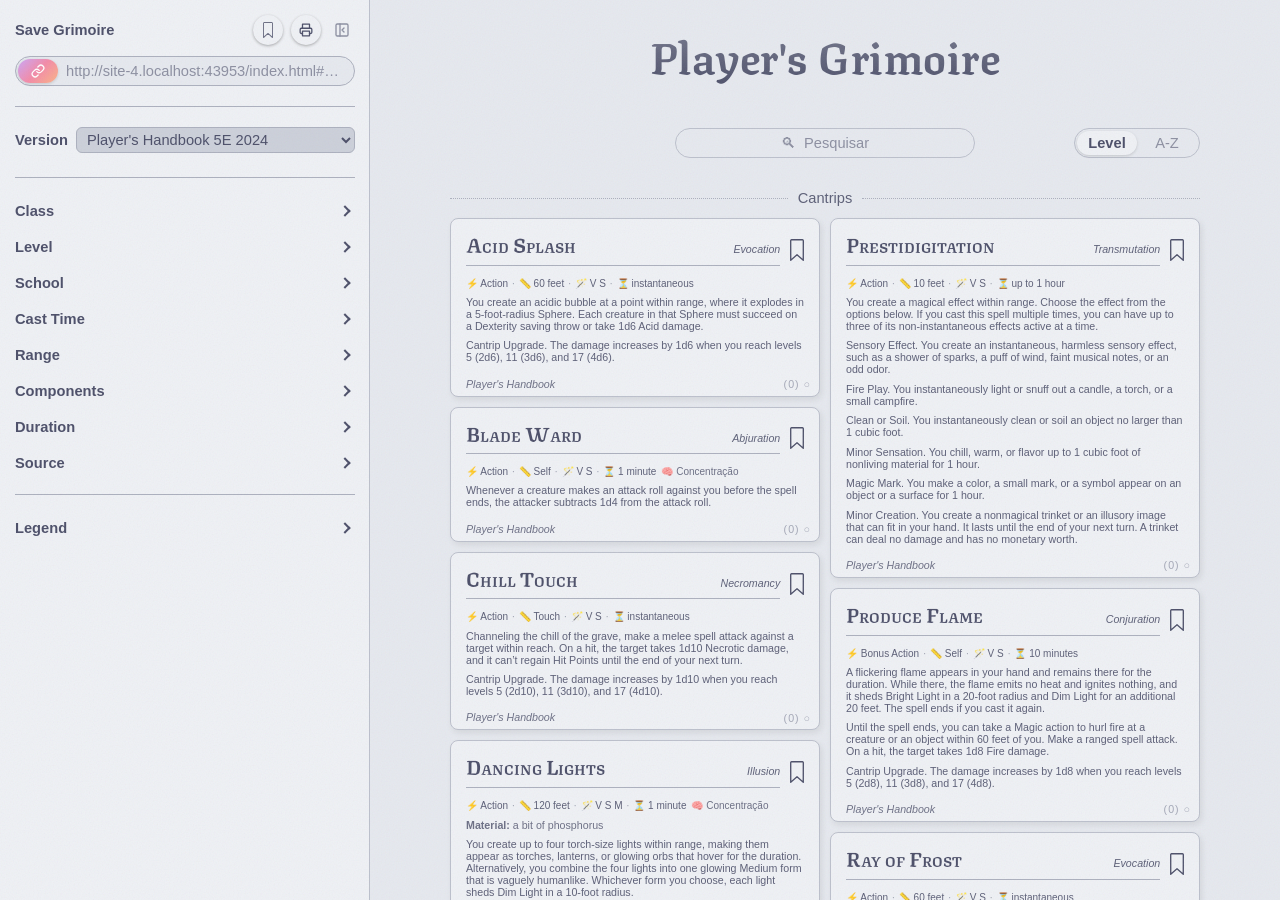
==== commit a16e553b: "feat: statblocks, traduções e normalização de dados" ====
--- a/index.html
+++ b/index.html
@@ -1350,6 +1350,22 @@
         return unknownIcon();
     }
 
+    function formatCastTime(val) {
+        var t = i18n[currentLang];
+        var key = 'castTime_' + val.replace(/\s+/g, '').replace(/or/g, 'or');
+        return t[key] || val;
+    }
+
+    function formatSchool(val) {
+        var t = i18n[currentLang];
+        return t['school_' + val] || val;
+    }
+
+    function formatClass(val) {
+        var t = i18n[currentLang];
+        return t['class_' + val] || val;
+    }
+
     function levelLabel(level) {
         var t = i18n[currentLang];
         return level === 0 ? t.level_cantrip : t.level_n + level;
@@ -1363,21 +1379,24 @@
     }
 
     function buildStatBlockHTML(sb) {
+        var t = i18n[currentLang];
         function parseStat(val) {
             if (!val) return '—';
             return val.replace(/\/[^)]+/, '');
         }
+        var statKeys = ['str','dex','con','int','wis','cha'];
+        var statLabels = [t.sb_str, t.sb_dex, t.sb_con, t.sb_int, t.sb_wis, t.sb_cha];
         var metaHTML = '';
         if (sb.resistances && sb.resistances.length)
-            metaHTML += '<div><strong>Resistances</strong> ' + sb.resistances.join(', ') + '</div>';
+            metaHTML += '<div><strong>' + t.sb_resistances + '</strong> ' + sb.resistances.join(', ') + '</div>';
         if (sb.immunities && sb.immunities.length)
-            metaHTML += '<div><strong>Immunities</strong> ' + sb.immunities.join(', ') + '</div>';
+            metaHTML += '<div><strong>' + t.sb_immunities + '</strong> ' + sb.immunities.join(', ') + '</div>';
         if (sb.senses)
-            metaHTML += '<div><strong>Senses</strong> ' + sb.senses + '</div>';
+            metaHTML += '<div><strong>' + t.sb_senses + '</strong> ' + sb.senses + '</div>';
         if (sb.languages)
-            metaHTML += '<div><strong>Languages</strong> ' + sb.languages + '</div>';
+            metaHTML += '<div><strong>' + t.sb_languages + '</strong> ' + sb.languages + '</div>';
         if (sb.cr)
-            metaHTML += '<div><strong>CR</strong> ' + sb.cr + '</div>';
+            metaHTML += '<div><strong>' + t.sb_cr + '</strong> ' + sb.cr + '</div>';
         function buildSection(title, items) {
             if (!items || !items.length) return '';
             return '<section><h4>' + title + '</h4>' +
@@ -1390,19 +1409,19 @@
             '<h3>' + sb.name + '</h3>' +
             '<div class="sb-type">' + sb.type + '</div>' +
             '<div class="sb-defenses">' +
-                '<strong>AC</strong> ' + sb.ac +
-                ' &nbsp;|&nbsp; <strong>HP</strong> ' + sb.hp +
-                ' &nbsp;|&nbsp; <strong>Speed</strong> ' + sb.speed +
+                '<strong>' + t.sb_ac + '</strong> ' + sb.ac +
+                ' &nbsp;|&nbsp; <strong>' + t.sb_hp + '</strong> ' + sb.hp +
+                ' &nbsp;|&nbsp; <strong>' + t.sb_speed + '</strong> ' + sb.speed +
             '</div>' +
             '<div class="sb-stats-grid">' +
-                ['str','dex','con','int','wis','cha'].map(function(s) {
-                    return '<div class="sb-stat"><div class="sb-stat-name">' + s.toUpperCase() + '</div>' + parseStat(sb.stats[s]) + '</div>';
+                statKeys.map(function(s, i) {
+                    return '<div class="sb-stat"><div class="sb-stat-name">' + statLabels[i] + '</div>' + parseStat(sb.stats[s]) + '</div>';
                 }).join('') +
             '</div>' +
             '<div class="sb-meta">' + metaHTML + '</div>' +
-            buildSection('Traits', sb.traits) +
-            buildSection('Actions', sb.actions) +
-            buildSection('Reactions', sb.reactions) +
+            buildSection(t.sb_traits, sb.traits) +
+            buildSection(t.sb_actions, sb.actions) +
+            buildSection(t.sb_reactions, sb.reactions) +
         '</div>';
     }
 
@@ -1429,12 +1448,12 @@
                 '<div class="title">' +
                     '<div class="name">' +
                         '<p>' + spell.displayName + statblockBadge + '</p>' +
-                        '<p class="school">' + spell.school + '</p>' +
+                        '<p class="school">' + formatSchool(spell.school) + '</p>' +
                     '</div>' +
                     '<div class="known"><img src="' + knownIcon(spell) + '"></div>' +
                 '</div>' +
                 '<div class="meta-line">' +
-                    '<span class="meta-pill">⚡\u00a0' + spell.castTime + '</span>' +
+                    '<span class="meta-pill">⚡\u00a0' + formatCastTime(spell.castTime) + '</span>' +
                     '<span class="meta-sep">·</span>' +
                     '<span class="meta-pill">📏\u00a0' + spell.range + '</span>' +
                     '<span class="meta-sep">·</span>' +
@@ -1444,7 +1463,7 @@
                     ritualPill +
                 '</div>' +
                 (spell.componentsNote ? '<p class="material-note"><strong>Material:</strong> ' + spell.componentsNote + '</p>' : '') +
-                (spell.castTimeNote ? '<p class="material-note"><strong>' + spell.castTime.charAt(0).toUpperCase() + spell.castTime.slice(1) + ':</strong> ' + spell.castTimeNote + '</p>' : '') +
+                (spell.castTimeNote ? '<p class="material-note"><strong>' + formatCastTime(spell.castTime) + ':</strong> ' + spell.castTimeNote + '</p>' : '') +
                 '<div class="description">' + spell.description + '</div>' +
                 (spell.classNote && spell.classNote.length ? '<p class="material-note"><strong><em>' + i18n[currentLang].class_note + '</em></strong> ' + spell.classNote.join(', ') + ' ' + i18n[currentLang].class_note_suffix + '</p>' : '') +
                 (spell.source ? '<p class="spell-source">' + spell.source + '</p>' : '') +
@@ -1460,6 +1479,20 @@
         }
 
         card.querySelector('.known').addEventListener('click', toggleKnown);
+
+        // Mostra/esconde stat block no mobile ao clicar no ícone
+        if (spell.statBlock) {
+            card.querySelector('.statblock-indicator').addEventListener('click', function(e) {
+                if (window.matchMedia('(pointer: fine) and (min-width: 700px)').matches) return;
+                e.stopPropagation();
+                var existing = card.querySelector('.stat-block');
+                if (existing) {
+                    existing.remove();
+                } else {
+                    card.querySelector('.spell-body').insertAdjacentHTML('beforeend', buildStatBlockHTML(spell.statBlock));
+                }
+            });
+        }
 
         // Abre modal no desktop ao clicar na magia
         card.addEventListener('click', function(e) {
@@ -1585,11 +1618,11 @@
         );
         buildCheckboxGroup('filter-schools',
             Array.from(new Set(spells2.map(function(s) { return s.school; }))).sort(),
-            filters.schools, function(v) { return v; }
+            filters.schools, function(v) { return formatSchool(v); }
         );
         buildCheckboxGroup('filter-casttimes',
             Array.from(new Set(spells2.map(function(s) { return s.castTime; }))).sort(),
-            filters.castTimes, function(v) { return v; }
+            filters.castTimes, function(v) { return formatCastTime(v); }
         );
         buildCheckboxGroup('filter-ranges',
             Array.from(new Set(spells2.map(function(s) { return s.range; }))).sort(),
@@ -1853,7 +1886,51 @@
             footer_credits:    'Créditos',
             footer_license:    'Licença',
             footer_copyright:  '© 2026 Erick Teixeira',
-            footer_disclaimer: 'Não afiliado à Wizards of the Coast. Dungeons & Dragons é marca registrada da WotC.'
+            footer_disclaimer: 'Não afiliado à Wizards of the Coast. Dungeons & Dragons é marca registrada da WotC.',
+            school_abjuration:   'Abjuração',
+            school_conjuration:  'Conjuração',
+            school_divination:   'Adivinhação',
+            school_enchantment:  'Encantamento',
+            school_evocation:    'Evocação',
+            school_illusion:     'Ilusão',
+            school_necromancy:   'Necromancia',
+            school_transmutation:'Transmutação',
+            class_artificer: 'Artífice',
+            class_bard:      'Bardo',
+            class_cleric:    'Clérigo',
+            class_druid:     'Druida',
+            class_paladin:   'Paladino',
+            class_ranger:    'Patrulheiro',
+            class_sorcerer:  'Feiticeiro',
+            class_warlock:   'Bruxo',
+            class_wizard:    'Mago',
+            castTime_action:      'Ação',
+            castTime_bonusAction: 'Ação Bônus',
+            castTime_reaction:    'Reação',
+            castTime_1minute:     '1 minuto',
+            castTime_10minutes:   '10 minutos',
+            castTime_1hour:       '1 hora',
+            castTime_8hours:      '8 horas',
+            castTime_12hours:     '12 horas',
+            castTime_24hours:     '24 horas',
+            castTime_1actionor8hours: '1 ação ou 8 horas',
+            sb_ac:          'CA',
+            sb_hp:          'PV',
+            sb_speed:       'Deslocamento',
+            sb_str:         'FOR',
+            sb_dex:         'DES',
+            sb_con:         'CON',
+            sb_int:         'INT',
+            sb_wis:         'SAB',
+            sb_cha:         'CAR',
+            sb_resistances: 'Resistências',
+            sb_immunities:  'Imunidades',
+            sb_senses:      'Sentidos',
+            sb_languages:   'Idiomas',
+            sb_cr:          'ND',
+            sb_traits:      'Traços',
+            sb_actions:     'Ações',
+            sb_reactions:   'Reações'
         },
         en: {
             theme_toggle:      'Toggle Theme',
@@ -1898,7 +1975,51 @@
             footer_credits:    'Credits',
             footer_license:    'License',
             footer_copyright:  '© 2026 Erick Teixeira',
-            footer_disclaimer: 'Not affiliated with Wizards of the Coast. Dungeons & Dragons is a trademark of WotC.'
+            footer_disclaimer: 'Not affiliated with Wizards of the Coast. Dungeons & Dragons is a trademark of WotC.',
+            school_abjuration:   'Abjuration',
+            school_conjuration:  'Conjuration',
+            school_divination:   'Divination',
+            school_enchantment:  'Enchantment',
+            school_evocation:    'Evocation',
+            school_illusion:     'Illusion',
+            school_necromancy:   'Necromancy',
+            school_transmutation:'Transmutation',
+            class_artificer: 'Artificer',
+            class_bard:      'Bard',
+            class_cleric:    'Cleric',
+            class_druid:     'Druid',
+            class_paladin:   'Paladin',
+            class_ranger:    'Ranger',
+            class_sorcerer:  'Sorcerer',
+            class_warlock:   'Warlock',
+            class_wizard:    'Wizard',
+            castTime_action:      'Action',
+            castTime_bonusAction: 'Bonus Action',
+            castTime_reaction:    'Reaction',
+            castTime_1minute:     '1 minute',
+            castTime_10minutes:   '10 minutes',
+            castTime_1hour:       '1 hour',
+            castTime_8hours:      '8 hours',
+            castTime_12hours:     '12 hours',
+            castTime_24hours:     '24 hours',
+            castTime_1actionor8hours: '1 action or 8 hours',
+            sb_ac:          'AC',
+            sb_hp:          'HP',
+            sb_speed:       'Speed',
+            sb_str:         'STR',
+            sb_dex:         'DEX',
+            sb_con:         'CON',
+            sb_int:         'INT',
+            sb_wis:         'WIS',
+            sb_cha:         'CHA',
+            sb_resistances: 'Resistances',
+            sb_immunities:  'Immunities',
+            sb_senses:      'Senses',
+            sb_languages:   'Languages',
+            sb_cr:          'CR',
+            sb_traits:      'Traits',
+            sb_actions:     'Actions',
+            sb_reactions:   'Reactions'
         }
     };
 
@@ -1925,7 +2046,7 @@
                     if (checked) selectedClasses.add(val); 
                     else selectedClasses.delete(val); 
                 }, 
-                function(val) { return val; }
+                function(val) { return formatClass(val); }
             );
         });
     }
--- a/css/style.css
+++ b/css/style.css
@@ -452,8 +452,7 @@
 /* ── Stat Block (renderizado no modal) ───────────────────────── */
 .stat-block {
     margin-top: 1.2em;
-    border: 1.5px solid var(--overlay1, #888);
-    border-top: 3px solid var(--accent, var(--overlay1, #888));
+    border: 1px solid var(--accent, var(--overlay1, #888));
     border-radius: 6px;
     padding: 0.75em 1em 0.75em 1em;
     background: var(--mantle, #f0f0f0);
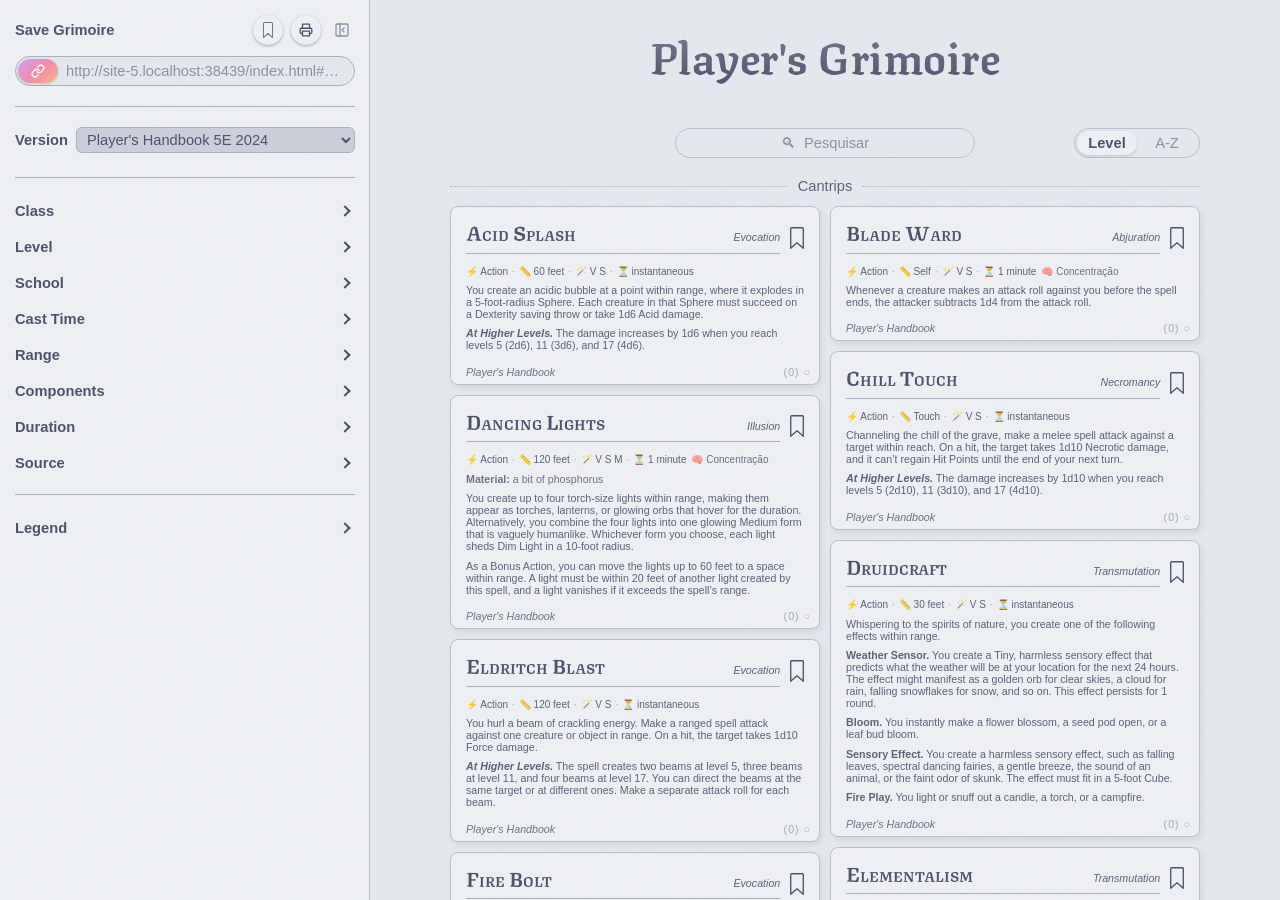
==== commit 8718be1a: "padronização das magias" ====
--- a/index.html
+++ b/index.html
@@ -23,16 +23,24 @@
 <link rel="stylesheet" href="css/style.css">
 <style>
     .spell-grid {
-        columns: 3;
-        column-gap: 10px;
         width: 1130px; /* 3×370 + 2×10 */
         margin: 20px auto 0;
     }
+    .masonry-columns {
+        display: flex;
+        gap: 10px;
+        align-items: flex-start;
+    }
+    .masonry-col {
+        flex: 0 0 370px;
+        display: flex;
+        flex-direction: column;
+    }
     @media (max-width: 1430px) {
-        .spell-grid { columns: 2; width: 750px; } /* 2×370 + 1×10 */
+        .spell-grid { width: 750px; } /* 2×370 + 1×10 */
     }
     @media (max-width: 1050px) {
-        .spell-grid { columns: 1; width: 370px; }
+        .spell-grid { width: 370px; }
     }
     #grid-wrapper {
         width: fit-content;
@@ -53,8 +61,6 @@
         justify-content: flex-end;
     }
     .spell-item {
-        break-inside: avoid;
-        display: inline-block;
         width: 100%;
         box-sizing: border-box;
         background: transparent;
@@ -81,7 +87,6 @@
         opacity: 0;
     }
     .level-separator {
-        column-span: all;
         display: flex;
         align-items: center;
         gap: 10px;
@@ -1465,6 +1470,7 @@
                 (spell.componentsNote ? '<p class="material-note"><strong>Material:</strong> ' + spell.componentsNote + '</p>' : '') +
                 (spell.castTimeNote ? '<p class="material-note"><strong>' + formatCastTime(spell.castTime) + ':</strong> ' + spell.castTimeNote + '</p>' : '') +
                 '<div class="description">' + spell.description + '</div>' +
+                (spell.upgradeDescription ? '<div class="description upgrade-description">' + spell.upgradeDescription + '</div>' : '') +
                 (spell.classNote && spell.classNote.length ? '<p class="material-note"><strong><em>' + i18n[currentLang].class_note + '</em></strong> ' + spell.classNote.join(', ') + ' ' + i18n[currentLang].class_note_suffix + '</p>' : '') +
                 (spell.source ? '<p class="spell-source">' + spell.source + '</p>' : '') +
                 '<div class="tier-badge" aria-label="Spell level ' + lvl + '">(' + lvl + ') ' + TIER_SYMBOLS[lvl] + '</div>' +
@@ -1680,27 +1686,58 @@
 
         var displaySpells = spells2.slice().sort(function(a, b) {
             return sortAlpha
-                ? a.name.localeCompare(b.name)
-                : a.level - b.level || a.name.localeCompare(b.name);
-        });
-
-        var lastKey = null;
+                ? a.displayName.localeCompare(b.displayName)
+                : a.level - b.level || a.displayName.localeCompare(b.displayName);
+        });
+
+        var cols = window.innerWidth <= 1050 ? 1 : window.innerWidth <= 1430 ? 2 : 3;
+
+        // Agrupar por separador
+        var groups = [];
+        var currentGroup = null;
         displaySpells.forEach(function(spell) {
-            var key = sortAlpha ? spell.name.charAt(0).toUpperCase().normalize('NFD').replace(/[\u0300-\u036f]/g, '') : spell.level;
-            if (key !== lastKey) {
-                lastKey = key;
-                var sep = document.createElement('div');
-                sep.className = 'level-separator';
-                if (sortAlpha) {
-                    sep.dataset.sepLetter = key;
-                    sep.textContent = key;
-                } else {
-                    sep.dataset.sepLevel = spell.level;
-                    sep.textContent = levelLabel(spell.level);
-                }
-                grid.appendChild(sep);
+            var key = sortAlpha ? spell.displayName.charAt(0).toUpperCase().normalize('NFD').replace(/[\u0300-\u036f]/g, '') : spell.level;
+            if (!currentGroup || key !== currentGroup.key) {
+                currentGroup = { key: key, level: spell.level, spells: [] };
+                groups.push(currentGroup);
             }
-            grid.appendChild(buildCard(spell));
+            currentGroup.spells.push(spell);
+        });
+
+        groups.forEach(function(group) {
+            // Separador
+            var sep = document.createElement('div');
+            sep.className = 'level-separator';
+            if (sortAlpha) {
+                sep.dataset.sepLetter = group.key;
+                sep.textContent = group.key;
+            } else {
+                sep.dataset.sepLevel = group.level;
+                sep.textContent = levelLabel(group.level);
+            }
+            grid.appendChild(sep);
+
+            // Colunas do masonry
+            var masonryRow = document.createElement('div');
+            masonryRow.className = 'masonry-columns';
+            grid.appendChild(masonryRow);
+
+            var columns = [];
+            for (var i = 0; i < cols; i++) {
+                var col = document.createElement('div');
+                col.className = 'masonry-col';
+                masonryRow.appendChild(col);
+                columns.push(col);
+            }
+
+            // Distribuir na coluna mais curta (shortest-column masonry)
+            group.spells.forEach(function(spell) {
+                var card = buildCard(spell);
+                var shortest = columns.reduce(function(a, b) {
+                    return a.offsetHeight <= b.offsetHeight ? a : b;
+                });
+                shortest.appendChild(card);
+            });
         });
 
         applyFilter(true);
@@ -1746,7 +1783,7 @@
             if (sep.dataset.sepLetter !== undefined) {
                 var letter = sep.dataset.sepLetter;
                 hasVisible = spells2.some(function(s) {
-                    return s.name.charAt(0).toUpperCase().normalize('NFD').replace(/[\u0300-\u036f]/g, '') === letter && shouldShow(s);
+                    return s.displayName.charAt(0).toUpperCase().normalize('NFD').replace(/[\u0300-\u036f]/g, '') === letter && shouldShow(s);
                 });
             } else {
                 var level = parseInt(sep.dataset.sepLevel);
@@ -1754,7 +1791,11 @@
                     return s.level === level && shouldShow(s);
                 });
             }
+            var masonryRow = sep.nextElementSibling;
             (hasVisible ? toShow : toHide).push(sep);
+            if (masonryRow && masonryRow.classList.contains('masonry-columns')) {
+                (hasVisible ? toShow : toHide).push(masonryRow);
+            }
         });
 
         if (instant) {
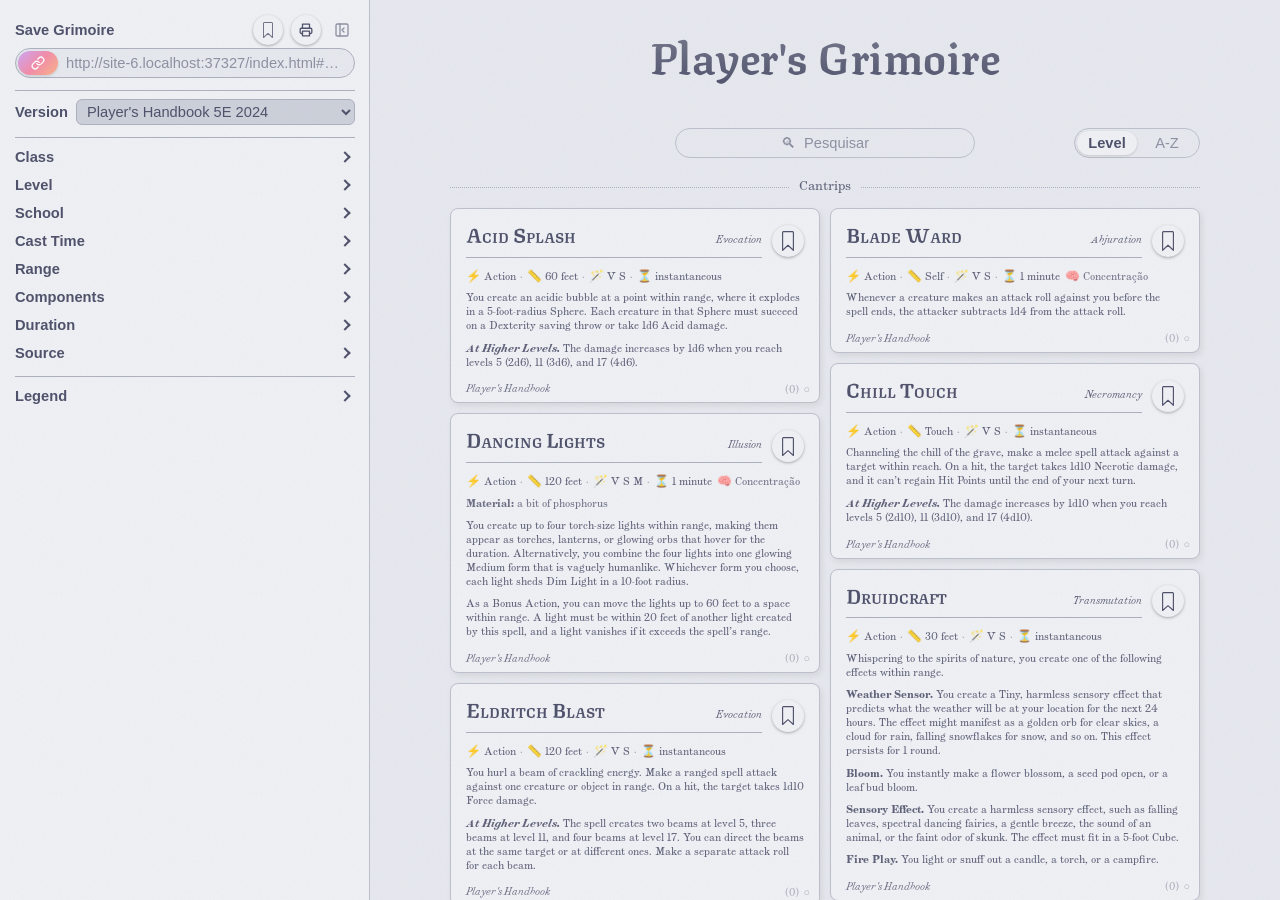
==== commit 129888c3: "ajuste de fonte" ====
--- a/index.html
+++ b/index.html
@@ -21,943 +21,8 @@
 <link rel="preconnect" href="https://fonts.gstatic.com" crossorigin>
 <link href="https://fonts.googleapis.com/css2?family=Texturina:ital,opsz,wght@0,12..72,100..900;1,12..72,100..900&display=swap" rel="stylesheet">
 <link rel="stylesheet" href="css/style.css">
-<style>
-    .spell-grid {
-        width: 1130px; /* 3×370 + 2×10 */
-        margin: 20px auto 0;
-    }
-    .masonry-columns {
-        display: flex;
-        gap: 10px;
-        align-items: flex-start;
-    }
-    .masonry-col {
-        flex: 0 0 370px;
-        display: flex;
-        flex-direction: column;
-    }
-    @media (max-width: 1430px) {
-        .spell-grid { width: 750px; } /* 2×370 + 1×10 */
-    }
-    @media (max-width: 1050px) {
-        .spell-grid { width: 370px; }
-    }
-    #grid-wrapper {
-        width: fit-content;
-        margin: 0 auto;
-    }
-    #sort-control-row {
-        width: 100%;
-        margin: 40px 0 8px;
-        display: flex;
-        align-items: center;
-        gap: 12px;
-    }
-    .sort-row-side {
-        flex: 1;
-        display: flex;
-    }
-    .sort-row-right {
-        justify-content: flex-end;
-    }
-    .spell-item {
-        width: 100%;
-        box-sizing: border-box;
-        background: transparent;
-        margin-bottom: 10px;
-        border-radius: 8px;
-        box-shadow: 0 6px 16px rgba(0,0,0,0);
-        transition: opacity 0.2s ease, transform 0.3s ease-out, box-shadow 0.3s ease-out;
-    }
-    .spell-item:hover {
-        transform: translateY(-3px) scale(1.01);
-        box-shadow: 0 6px 16px rgba(0,0,0,0.18);
-        z-index: 2;
-    }
-    .spell-item:hover .spell-body {
-        border-color: var(--accent) !important;
-    }
-    .spell-item.fading {
-        opacity: 0;
-    }
-    .level-separator {
-        transition: opacity 0.2s ease;
-    }
-    .level-separator.fading {
-        opacity: 0;
-    }
-    .level-separator {
-        display: flex;
-        align-items: center;
-        gap: 10px;
-        margin: 12px 0 12px 0;
-        color: #666;
-        user-select: none;
-    }
-    .level-separator::before,
-    .level-separator::after {
-        content: '';
-        flex: 1;
-        border-top: 1px dotted #aaa;
-    }
-    html, body { height: 100%; }
-    body { overflow: hidden; padding: 0; }
-    #layout {
-        display: flex;
-        align-items: stretch;
-        justify-content: flex-start;
-        gap: 0;
-        height: 100vh;
-        overflow: hidden;
-    }
-    #menu-container {
-        position: relative;
-        flex-shrink: 0;
-        width: 370px;
-        height: 100%;
-        overflow-x: hidden;
-        overflow-y: auto;
-        transition: width 0.3s ease, opacity 0.25s ease;
-        box-sizing: border-box;
-    }
-    #menu {
-        flex-direction: column;
-        width: 370px;
-        min-width: 370px;
-        margin: 0;
-        gap: 8px;
-        padding: 15px;
-        border: none !important;
-        box-shadow: none !important;
-        border-radius: 0 !important;
-    }
-    #menu .menu-space { display: none; }
-    #content-area {
-        flex: 1;
-        height: 100%;
-        overflow-y: auto;
-        min-width: 0;
-        padding: 20px;
-        box-sizing: border-box;
-    }
-
-    /* ── Sidebar toggle (desktop) ── */
-    body.sidebar-closed #menu-container {
-        width: 56px;
-    }
-    body.sidebar-closed #menu {
-        display: none;
-    }
-    #sidebar-icons-strip {
-        display: none;
-        flex-direction: column;
-        align-items: center;
-        gap: 10px;
-        padding: 14px 0;
-        width: 56px;
-    }
-    body.sidebar-closed #sidebar-icons-strip {
-        display: flex;
-    }
-    .strip-btn {
-        width: 36px;
-        height: 36px;
-        border-radius: 8px;
-        border: none;
-        background: transparent;
-        cursor: pointer;
-        display: flex;
-        align-items: center;
-        justify-content: center;
-        color: var(--overlay1, #888);
-        transition: background 0.15s, color 0.15s;
-        padding: 0;
-        flex-shrink: 0;
-    }
-    .strip-btn:hover { background: var(--surface1, #e0e0e0); color: var(--text, #111); }
-    .strip-btn img { height: 16px; width: auto; opacity: 0.8; }
-    #strip-share-copy.copied { background: #40a02b; color: white; }
-    #sidebar-toggle {
-        background: none;
-        border: none;
-        cursor: pointer;
-        color: var(--overlay1);
-        padding: 4px 5px;
-        border-radius: 6px;
-        display: flex;
-        align-items: center;
-        justify-content: center;
-        transition: color 0.15s, background 0.15s;
-        flex-shrink: 0;
-    }
-    #sidebar-toggle:hover { color: var(--text); background: var(--surface1); }
-    #sidebar-open {
-        display: none;
-        position: fixed;
-        top: 20px;
-        left: 10px;
-        z-index: 50;
-        background: var(--surface0);
-        border: 1px solid var(--surface2);
-        border-radius: 8px;
-        cursor: pointer;
-        color: var(--overlay1);
-        padding: 7px;
-        box-shadow: 2px 3px 10px rgba(0,0,0,0.3);
-        transition: color 0.15s, background 0.15s;
-        align-items: center;
-        justify-content: center;
-    }
-    #sidebar-open:hover { color: var(--text); background: var(--surface1); }
-    body.sidebar-closed #sidebar-open { display: none; }
-
-
-    @keyframes share-rainbow {
-        0%   { background-position: 0% 50%; }
-        50%  { background-position: 100% 50%; }
-        100% { background-position: 0% 50%; }
-    }
-    #share-btn {
-        width: 100%;
-        display: flex;
-        align-items: center;
-        border: 1px solid #ccc;
-        border-radius: 999px;
-        padding: 2px;
-        background: #e0e0e0;
-        height: 30px;
-        box-sizing: border-box;
-    }
-    #share-copy {
-        position: relative;
-        flex-shrink: 0;
-        display: flex;
-        align-items: center;
-        justify-content: center;
-        width: 40px;
-        height: 100%;
-        padding: 0;
-        border-radius: 999px;
-        font-weight: bold;
-        background: linear-gradient(135deg, #cba6f7, #f38ba8, #fab387);
-        border: none;
-        box-shadow: 0 1px 3px rgba(0,0,0,0.15);
-        cursor: pointer;
-        color: #ffffff;
-        transition: color 0.2s, opacity 0.2s, background 0.2s;
-    }
-    #share-copy:hover { opacity: 0.85; }
-    #share-copy.copied { background: #40a02b; color: #ffffff; }
-    #share-url {
-        flex-grow: 1;
-        width: 0;
-        padding: 0 8px;
-        color: #888;
-        overflow: hidden;
-        text-overflow: ellipsis;
-        white-space: nowrap;
-    }
-    #share-btn-m {
-        display: flex;
-        align-items: center;
-        border: 1px solid #ccc;
-        border-radius: 999px;
-        padding: 2px;
-        background: #e0e0e0;
-        margin-bottom: 4px;
-        height: 30px;
-        box-sizing: border-box;
-    }
-    #share-copy-m {
-        position: relative;
-        flex-shrink: 0;
-        display: flex;
-        align-items: center;
-        justify-content: center;
-        width: 40px;
-        height: 100%;
-        padding: 0;
-        border-radius: 999px;
-        font-weight: bold;
-        background: linear-gradient(135deg, #cba6f7, #f38ba8, #fab387);
-        border: none;
-        box-shadow: 0 1px 3px rgba(0,0,0,0.15);
-        cursor: pointer;
-        color: #ffffff;
-        transition: color 0.2s, opacity 0.2s, background 0.2s;
-    }
-    #share-copy-m:hover { opacity: 0.85; }
-    #share-copy-m.copied { background: #40a02b; color: #ffffff; }
-    #share-url-m {
-        flex-grow: 1;
-        width: 0;
-        padding: 0 8px;
-        color: #888;
-        overflow: hidden;
-        text-overflow: ellipsis;
-        white-space: nowrap;
-    }
-    .share-label {
-        font-weight: bold;
-        color: #555;
-        margin-bottom: 3px;
-    }
-    #print-btn, #print-btn-m, #show-known, #show-known-m {
-        display: flex;
-        align-items: center;
-        justify-content: center;
-        width: 30px;
-        height: 30px;
-        padding: 0;
-        box-sizing: border-box;
-        border: none;
-        border-radius: 50%;
-        flex-shrink: 0;
-        background: white;
-        box-shadow: 0 1px 3px rgba(0,0,0,0.15);
-        cursor: pointer;
-        color: #444;
-        transition: background 0.2s, color 0.2s;
-    }
-    #print-btn:hover, #print-btn-m:hover, #show-known:hover, #show-known-m:hover { color: #111; }
-    #show-known img, #show-known-m img { height: 16px; width: auto; opacity: 0.8; }
-    #theme-toggle-mobile { display: none; }
-    .legend-separator {
-        height: 1px;
-        background-color: var(--surface2, #ccc);
-        margin: 12px 0 8px 0;
-    }
-
-    /* ── topbar mobile ── */
-    #topbar {
-        display: none;
-    }
-    @media (max-width: 600px) {
-        html, body { height: auto; overflow: visible; }
-        #layout { height: auto; overflow: visible; }
-        #content-area { height: auto; overflow-y: visible; padding: 10px 15px; }
-        #sidebar-toggle, #sidebar-open { display: none !important; }
-        #menu-container { height: auto; overflow-y: visible; max-width: none; border-right: none; }
-        body { padding: 0; }
-        #topbar {
-            display: flex;
-            align-items: center;
-            gap: 8px;
-            position: fixed;
-            top: 0; left: 0; right: 0;
-            z-index: 200;
-            background: #c8c8c8;
-            padding: 8px 12px;
-            box-shadow: 0 1px 3px rgba(0,0,0,0.08);
-        }
-        #topbar #search-mobile {
-            flex: 1;
-            padding: 5px 12px;
-            border: 1px solid #bbb;
-            border-radius: 999px;
-            background: #f8f8f8;
-        }
-        #known-mobile {
-            display: flex;
-            align-items: center;
-            cursor: pointer;
-            flex-shrink: 0;
-        }
-        #known-mobile img {
-            height: 1.5em;
-        }
-        .sort-control-mobile { flex-shrink: 0; }
-        #hamburger {
-            display: flex;
-            align-items: center;
-            justify-content: center;
-            background: none;
-            border: none;
-            font-size: 1.5em;
-            cursor: pointer;
-            padding: 0;
-            line-height: 1;
-            flex-shrink: 0;
-            width: 1.5em;
-        }
-        #layout {
-            display: block;
-            margin-top: 44px;
-            padding: 10px;
-        }
-        #show-known { display: none; }
-        #share-btn { display: none; }
-        #theme-toggle-mobile { display: flex; align-items: center; }
-        #menu-container {
-            display: none;
-        }
-        #menu-container.open {
-            display: block;
-            position: fixed;
-            top: 44px; left: 0; right: 0; bottom: 0;
-            overflow-y: auto;
-            background: #eee;
-            z-index: 199;
-            padding: 15px 15px 20px;
-            box-sizing: border-box;
-        }
-        #menu {
-            border: none;
-            background: transparent;
-            padding: 0;
-            width: 100%;
-            min-width: unset;
-        }
-        #mobile-menu .legend-separator { margin: 2px 0; }
-        #mobile-menu .filter-section { margin-top: 0; }
-        #grid-wrapper { width: 100%; }
-        #sort-control-row { display: none; }
-        #site-title { display: none; }
-        .spell-grid {
-            columns: 1 !important;
-            width: 100% !important;
-            margin: 0 !important;
-            box-sizing: border-box;
-        }
-        .spell-item { width: 100% !important; }
-        #menu-backdrop {
-            display: none;
-            position: fixed;
-            inset: 0;
-            z-index: 198;
-            background: rgba(0,0,0,0.35);
-        }
-        #menu-backdrop.open { display: block; }
-    }
-    .legenda-item {
-        display: flex;
-        align-items: center;
-        gap: 0.5em;
-        color: var(--subtext1, #555);
-        padding: 1px 2px;
-    }
-    .legenda-item img {
-        height: 1.2em;
-    }
-
-    /* ── filtros ── */
-    #search-input {
-        box-sizing: border-box;
-        height: 30px;
-        width: 100%;
-        max-width: 300px;
-        padding: 0 12px;
-        border: 1px solid #ccc;
-        border-radius: 999px;
-        background: #f8f8f8;
-        text-align: center;
-    }
-    .filter-section {
-        margin-top: 6px;
-    }
-    .version-select-row {
-        display: flex;
-        align-items: center;
-        gap: 8px;
-        margin: 4px 0;
-    }
-    .version-select-label {
-        font-weight: bold;
-        color: #555;
-        white-space: nowrap;
-        flex-shrink: 0;
-    }
-    .version-select-row select {
-        flex: 1;
-        min-width: 0;
-        border-radius: 6px;
-        border: 1px solid #ccc;
-        padding: 3px 6px;
-        background: white;
-        color: inherit;
-        cursor: pointer;
-    }
-    .filter-title {
-        display: flex;
-        justify-content: space-between;
-        align-items: center;
-        font-weight: bold;
-        color: #555;
-        cursor: pointer;
-        padding: 3px 0;
-        user-select: none;
-    }
-    .filter-arrow {
-        display: inline-flex;
-        align-items: center;
-        justify-content: center;
-        width: 16px;
-        height: 16px;
-        font-size: 0; /* Oculta o antigo caractere '▾' */
-        transition: transform 0.25s cubic-bezier(0.4, 0, 0.2, 1);
-    }
-    .filter-arrow::after {
-        content: '';
-        width: 6px;
-        height: 6px;
-        border-right: 2px solid currentColor;
-        border-bottom: 2px solid currentColor;
-        transform: translateY(-2px) rotate(45deg);
-    }
-    .filter-section.collapsed .filter-arrow {
-        transform: rotate(-90deg);
-    }
-    .filter-body {
-        max-height: 2500px;
-        overflow: hidden;
-        opacity: 1;
-        transition: max-height 0.4s ease, opacity 0.3s ease;
-        padding: 3px 0 2px;
-    }
-    .filter-section.collapsed .filter-body {
-        max-height: 0;
-        opacity: 0;
-        overflow: hidden;
-        padding: 0;
-    }
-    .filter-body label {
-        display: flex;
-        align-items: center;
-        gap: 5px;
-        cursor: pointer;
-        padding: 1px 2px;
-        color: #333;
-        white-space: nowrap;
-    }
-    .filter-body label:hover { color: #000; }
-    #grid-area {
-        width: 100%;
-    }
-    #site-title {
-        font-family: 'Texturina', serif;
-        font-size: 3em;
-        font-weight: 700;
-        text-align: center;
-        background: linear-gradient(to right, #444, #888, #444);
-        -webkit-background-clip: text;
-        -webkit-text-fill-color: transparent;
-        background-clip: text;
-        margin: 0;
-        letter-spacing: 0.5px;
-    }
-    @media (max-width: 600px) {
-        #site-title { font-size: 2em; }
-    }
-
-    /* ── Catppuccin Mocha (dark) ── */
-    [data-theme="dark"] {
-        --base:    #1e1e2e; --mantle:  #181825; --crust:   #11111b;
-        --surface0:#313244; --surface1:#45475a; --surface2:#585b70;
-        --overlay0:#6c7086; --overlay1:#7f849c; --overlay2:#9399b2;
-        --subtext0:#a6adc8; --subtext1:#bac2de; --text:    #cdd6f4;
-        --rosewater:#f5e0dc; --flamingo:#f2cdcd; --pink:#f5c2e7;
-        --mauve:#cba6f7; --red:#f38ba8; --maroon:#eba0ac; --peach:#fab387;
-        --yellow:#f9e2af; --green:#a6e3a1; --teal:#94e2d5;
-        --sky:#89dceb; --sapphire:#74c7ec; --blue:#89b4fa; --lavender:#b4befe;
-        --level-0:#6c7086; --level-1:#89dceb; --level-2:#74c7ec; --level-3:#89b4fa;
-        --level-4:#b4befe; --level-5:#cba6f7; --level-6:#f5c2e7; --level-7:#fab387;
-        --level-8:#f38ba8; --level-9:#a6e3a1;
-    }
-    /* ── Catppuccin Latte (light) ── */
-    [data-theme="light"] {
-        --base:    #eff1f5; --mantle:  #e6e9ef; --crust:   #dce0e8;
-        --surface0:#ccd0da; --surface1:#bcc0cc; --surface2:#acb0be;
-        --overlay0:#9ca0b0; --overlay1:#8c8fa1; --overlay2:#7c7f93;
-        --subtext0:#6c6f85; --subtext1:#5c5f77; --text:    #4c4f69;
-        --rosewater:#dc8a78; --flamingo:#dd7878; --pink:#ea76cb;
-        --mauve:#8839ef; --red:#d20f39; --maroon:#e64553; --peach:#fe640b;
-        --yellow:#df8e1d; --green:#40a02b; --teal:#179299;
-        --sky:#04a5e5; --sapphire:#209fb5; --blue:#1e66f5; --lavender:#7287fd;
-        --level-0:#9ca0b0; --level-1:#04a5e5; --level-2:#209fb5; --level-3:#1e66f5;
-        --level-4:#7287fd; --level-5:#8839ef; --level-6:#ea76cb; --level-7:#fe640b;
-        --level-8:#d20f39; --level-9:#40a02b;
-    }
-    body { background: var(--base); }
-    [data-theme="light"] body { background: var(--mantle); }
-    body::before {
-        content: '';
-        position: fixed;
-        inset: 0;
-        pointer-events: none;
-        z-index: 9998;
-        opacity: 0.07;
-        background-image: url("data:image/svg+xml,%3Csvg xmlns='http://www.w3.org/2000/svg' width='200' height='200'%3E%3Cfilter id='n'%3E%3CfeTurbulence type='fractalNoise' baseFrequency='0.75' numOctaves='4' stitchTiles='stitch'/%3E%3C/filter%3E%3Crect width='200' height='200' filter='url(%23n)'/%3E%3C/svg%3E");
-        background-repeat: repeat;
-        background-size: 200px 200px;
-    }
-    /* Cards */
-    .material-note { font-size: 8pt; color: var(--subtext0); margin: 6px 0 4px; }
-    .spell-source { position: absolute; bottom: 6px; left: 15px; margin: 0; font-size: 8pt; font-style: italic; color: var(--subtext0); }
-    .spell-body { color: var(--subtext1); padding: 15px 15px 28px; box-shadow: 2px 3px 6px rgba(0,0,0,0.08); }
-    [data-theme="dark"] .spell-body { box-shadow: 2px 3px 8px rgba(0,0,0,0.25); }
-    .spell-item[data-level] .spell-body { background: var(--surface0); border-color: var(--surface1); }
-    [data-theme="light"] .spell-item[data-level] .spell-body { background: var(--base); border-color: var(--surface1); }
-    .title { margin-bottom: 10px; }
-    .name p:not(.school) { color: var(--text); font-size: 15pt; font-weight: bold; font-family: 'Texturina', serif; font-variant: small-caps; }
-    .school { color: var(--subtext1); font-size: 8pt; font-weight: normal; }
-    .name { border-bottom-color: var(--surface2); margin: 0; padding-bottom: 10px; }
-    /* Meta line */
-    .meta-line {
-        display: flex;
-        flex-wrap: wrap;
-        align-items: baseline;
-        gap: 2px 4px;
-        margin: 0 0 2px 0;
-        font-size: 7.5pt;
-        color: var(--subtext0);
-        line-height: 1.5;
-    }
-    .meta-sep {
-        color: var(--overlay0);
-        user-select: none;
-    }
-    .meta-pill {
-        display: inline-flex;
-        align-items: baseline;
-        gap: 2px;
-        color: var(--subtext1);
-    }
-    .ritual-pill {
-        color: var(--yellow);
-    }
-    @keyframes bookmark-flash {
-        0%   { box-shadow: 0 0 0 0px var(--accent); }
-        50%  { box-shadow: 0 0 0 4px var(--accent); }
-        100% { box-shadow: 0 0 0 0px var(--accent); }
-    }
-    .bookmark-flash .spell-body {
-        animation: bookmark-flash 0.4s ease-out;
-    }
-    .conc-badge {
-        font-size: 7.5pt;
-        color: var(--subtext0);
-        margin-left: 3px;
-    }
-    /* Separadores */
-    .level-separator { color: var(--subtext1); }
-    .level-separator::before, .level-separator::after { border-top-color: var(--surface2); }
-    /* Menu sidebar */
-    #menu-container { background: var(--surface0); border-right: 1px solid var(--surface1); color: var(--text); }
-    #menu { background: transparent; border: none; box-shadow: none; color: var(--text); }
-    [data-theme="light"] #menu-container { background: var(--base); }
-    [data-theme="light"] #menu-container.open { background: var(--mantle); }
-    /* Inputs */
-    #search-input { background: var(--mantle); border-color: var(--surface1); color: var(--text); }
-    #search-input::placeholder { color: var(--overlay1); transition: opacity 0.15s; }
-    #search-input:focus::placeholder { opacity: 0; }
-    /* Filtros */
-    .filter-title { color: var(--text); }
-    .filter-body label { color: var(--subtext1); }
-    .filter-body label:hover { color: var(--text); }
-    .version-select-label { color: var(--text); }
-    .version-select-row select { background: var(--surface0); border-color: var(--surface2); color: var(--text); }
-    .see-more-btn {
-        font-size: 11px;
-        color: var(--overlay1);
-        cursor: pointer;
-        padding: 4px 2px;
-        margin-top: 2px;
-        user-select: none;
-    }
-    .see-more-btn:hover {
-        color: var(--text);
-        text-decoration: underline;
-    }
-    .filter-body input[type="checkbox"] { accent-color: var(--text); }
-    /* Título */
-    #site-title { background: linear-gradient(0deg, var(--text), var(--overlay2)); -webkit-background-clip: text; -webkit-text-fill-color: transparent; background-clip: text; }
-    /* Share */
-    #share-btn { background: var(--mantle); border-color: var(--surface2); }
-    #share-copy { background: linear-gradient(135deg, #cba6f7, #f38ba8, #fab387); color: #ffffff; }
-    #share-copy:hover { opacity: 0.85; }
-    #share-copy.copied { background: #40a02b; color: #ffffff; }
-    #share-url { color: var(--overlay1); }
-    #share-btn-m { background: var(--mantle); border-color: var(--surface2); }
-    #share-copy-m { background: linear-gradient(135deg, #cba6f7, #f38ba8, #fab387); color: #ffffff; }
-    #share-copy-m:hover { opacity: 0.85; }
-    #share-copy-m.copied { background: #40a02b; color: #ffffff; }
-    #share-url-m { color: var(--overlay1); }
-    
-    /* Sparkles do botão de copiar */
-    .copy-sparkle {
-        position: fixed;
-        width: 6px;
-        height: 6px;
-        border-radius: 50%;
-        pointer-events: none;
-        z-index: 9999;
-        animation: sparkle-burst 0.55s ease-out forwards;
-    }
-    @keyframes share-pop {
-        0%   { transform: scale(1); }
-        40%  { transform: scale(1.22); }
-        100% { transform: scale(1); }
-    }
-    @keyframes known-pop {
-        0%   { transform: scale(1); }
-        40%  { transform: scale(1.4); }
-        100% { transform: scale(1); }
-    }
-    .known-popping { animation: known-pop 0.22s ease-out; }
-    .known { transform-origin: center; }
-    @keyframes share-copied-in {
-        0%   { background: #ffffff; }
-        100% { background: #40a02b; }
-    }
-    #share-copy.copied, #share-copy-m.copied {
-        animation: share-pop 0.22s ease-out, share-copied-in 0.35s ease-out forwards;
-    }
-
-    @keyframes sparkle-burst {
-        0%   { transform: translate(0, 0) scale(1); opacity: 1; }
-        100% { transform: translate(var(--dx), var(--dy)) scale(0); opacity: 0; }
-    }
-
-    /* Toast Efêmero */
-    .ephemeral-toast {
-        position: fixed;
-        transform: translate(-50%, calc(-100% + 10px)); /* Nasce um pouco abaixo do ponto final */
-        background: var(--text);
-        color: var(--base);
-        padding: 6px 14px;
-        border-radius: 8px;
-        font-size: 12px;
-        font-weight: bold;
-        white-space: nowrap;
-        opacity: 0;
-        pointer-events: none;
-        transition: opacity 0.25s ease, transform 0.3s cubic-bezier(0.4, 0, 0.2, 1);
-        box-shadow: 0 4px 12px rgba(0,0,0,0.25);
-        z-index: 9999;
-    }
-    .ephemeral-toast.show { opacity: 1; transform: translate(-50%, -100%); }
-    .ephemeral-toast.hide { opacity: 0; transform: translate(-50%, calc(-100% - 15px)); }
-
-    /* Sort control */
-    .sort-control { background: var(--mantle); border-color: var(--surface1); position: relative; }
-    .sort-btn { color: var(--overlay1); position: relative; z-index: 1; }
-    .sort-btn:hover { color: var(--subtext1); }
-    .sort-btn.active { background: transparent !important; color: var(--text); box-shadow: none !important; font-weight: bold; }
-    .sort-slider {
-        position: absolute;
-        top: 2px;
-        left: 2px;
-        height: calc(100% - 4px);
-        border-radius: 999px;
-        pointer-events: none;
-        z-index: 0;
-        transition: left 0.22s cubic-bezier(0.4, 0, 0.2, 1), width 0.22s cubic-bezier(0.4, 0, 0.2, 1);
-        background: var(--surface1);
-        box-shadow: 0 1px 3px rgba(0,0,0,0.3);
-    }
-    [data-theme="light"] .sort-slider { background: var(--base); box-shadow: 0 1px 3px rgba(0,0,0,0.15); }
-    /* Print */
-    #print-btn, #print-btn-m, #show-known, #show-known-m { background: var(--surface1); color: var(--text); box-shadow: 0 1px 3px rgba(0,0,0,0.3); }
-    #print-btn:hover, #print-btn-m:hover, #show-known:hover, #show-known-m:hover { background: var(--surface2); color: var(--text); }
-    [data-theme="light"] #print-btn, [data-theme="light"] #print-btn-m, [data-theme="light"] #show-known, [data-theme="light"] #show-known-m { background: var(--base); }
-
-    .share-label { color: var(--text); }
-    /* Hamburger */
-    #hamburger { color: var(--text); }
-    /* Theme toggle */
-    #theme-toggle, #theme-toggle-mobile {
-        font-size: 1.1em;
-        background: none;
-        border: 2px solid transparent;
-        border-radius: 6px;
-        cursor: pointer;
-        padding: 0.1em 0.2em;
-        line-height: 1;
-        opacity: 0.7;
-        transition: opacity 0.15s;
-    }
-    #theme-toggle:hover, #theme-toggle-mobile:hover { opacity: 1; }
-    /* Mobile */
-    #mobile-menu { display: none; }
-    @media (max-width: 600px) {
-        #menu { display: none; }
-        #mobile-menu { display: flex; flex-direction: column; gap: 14px; }
-        #topbar { background: var(--mantle); box-shadow: 0 1px 4px rgba(0,0,0,0.4); }
-        #menu-container.open { background: var(--base); }
-        #topbar #search-mobile { background: var(--surface0); border-color: var(--surface1); color: var(--text); }
-        #topbar #search-mobile::placeholder { color: var(--overlay1); }
-        #site-footer { flex-direction: column; gap: 16px; }
-        .footer-col-right { text-align: left; }
-        #footer-credits, #footer-credits-assets { text-align: left; }
-    }
-    #site-footer {
-        display: flex;
-        justify-content: space-between;
-        gap: 40px;
-        margin-top: 40px;
-        margin-left: -20px;
-        margin-right: -20px;
-        padding: 20px 40px;
-        border-top: 1px solid var(--surface1);
-        background: var(--mantle);
-        color: var(--overlay0);
-        box-sizing: border-box;
-        font-size: 9pt;
-    }
-    .footer-col {
-        display: flex;
-        flex-direction: column;
-        gap: 4px;
-    }
-    .footer-col strong {
-        color: var(--subtext0);
-    }
-    .footer-col a {
-        color: var(--overlay1);
-        text-decoration: none;
-    }
-    .footer-col a:hover {
-        color: var(--text);
-        text-decoration: underline;
-    }
-    .footer-col a.active {
-        color: var(--text);
-        font-weight: bold;
-        text-decoration: none;
-    }
-    .footer-credit-item {
-        margin-bottom: 6px;
-    }
-    .footer-credit-item .footer-credit-version {
-        color: var(--subtext0);
-        font-weight: bold;
-    }
-    #footer-credits, #footer-credits-assets {
-        align-items: flex-start;
-    }
-    .footer-col-right {
-        text-align: right;
-    }
-    #spell-tracker { display: none; }
-    #print-header { display: none; }
-
-    @media print {
-        #spell-tracker {
-            display: block;
-            width: 100%;
-            padding-bottom: 10px;
-            margin-bottom: 14px;
-            border-bottom: 1.5px solid #555;
-            font-family: Helvetica, Arial, sans-serif;
-            font-size: 9pt;
-            page-break-inside: avoid;
-        }
-        #spell-tracker-body {
-            display: flex;
-            gap: 0;
-        }
-        #tracker-fields {
-            flex: 1;
-            padding: 10px 12px;
-            border-right: 1.5px solid #555;
-            display: flex;
-            flex-direction: column;
-            justify-content: space-around;
-            gap: 12px;
-        }
-        .tracker-field {
-            display: flex;
-            align-items: center;
-            gap: 7px;
-        }
-        .tracker-label {
-            font-weight: bold;
-            white-space: nowrap;
-            font-size: 8pt;
-        }
-        .tracker-label::after { content: ":"; }
-        .tracker-box {
-            width: 52px;
-            height: 18px;
-            border: 1px solid #555;
-            border-radius: 5px;
-            display: inline-block;
-            flex-shrink: 0;
-        }
-        #tracker-slots {
-            flex: 1;
-            padding: 10px 12px;
-        }
-        .tracker-slots-title {
-            font-weight: bold;
-            font-size: 8pt;
-            letter-spacing: 0.5px;
-            margin-bottom: 5px;
-        }
-        #tracker-slots-grid {
-            display: flex;
-            gap: 14px;
-        }
-        .tracker-slot-col {
-            flex: 1;
-            display: flex;
-            flex-direction: column;
-            gap: 4px;
-        }
-        .tracker-slot-row {
-            display: flex;
-            align-items: center;
-            gap: 6px;
-            line-height: 1.7;
-        }
-        .tracker-slot-label {
-            width: 42px;
-            font-size: 8pt;
-            flex-shrink: 0;
-        }
-        .tracker-boxes {
-            letter-spacing: 1px;
-            white-space: nowrap;
-            font-size: 11pt;
-        }
-
-        /* Print header */
-        #print-header {
-            display: block !important;
-            text-align: center;
-            margin-bottom: 12px;
-            padding-bottom: 8px;
-            border-bottom: 1px solid #999;
-        }
-        #print-header-title {
-            font-size: 20pt;
-            font-weight: bold;
-            letter-spacing: 1px;
-        }
-        #print-header-url {
-            font-size: 10pt;
-            color: #555;
-            margin-top: 2px;
-        }
-
-        /* Reset layout */
-        html, body { height: auto !important; overflow: visible !important; }
-        #layout { display: block !important; height: auto !important; overflow: visible !important; }
-        #menu-container, #sidebar-icons-strip, #sidebar-open { display: none !important; }
-        #content-area { height: auto !important; overflow: visible !important; padding: 0 !important; }
-        #site-title, #sort-control-row { display: none !important; }
-
-        /* Grid: sempre 3 colunas, largura total */
-        #grid-wrapper { width: 100% !important; margin: 0 !important; }
-        .spell-grid {
-            columns: 2 !important;
-            column-gap: 10px !important;
-            width: 100% !important;
-            margin: 0 !important;
-        }
-        .spell-item { width: 100% !important; }
-    }
-</style>
+<link rel="stylesheet" href="css/app.css">
+<link rel="stylesheet" href="css/theme.css">
 </head>
 <body>
 
--- a/css/style.css
+++ b/css/style.css
@@ -1,78 +1,61 @@
+/* ── Fontes ── */
+@font-face {
+    font-family: 'Marauder';
+    src: url('../marauder/webfonts/Marauder-Text-Regular.woff2') format('woff2');
+    font-weight: 400;
+    font-style: normal;
+}
+@font-face {
+    font-family: 'Marauder';
+    src: url('../marauder/webfonts/Marauder-Text-Italic.woff2') format('woff2');
+    font-weight: 400;
+    font-style: italic;
+}
+@font-face {
+    font-family: 'Marauder';
+    src: url('../marauder/webfonts/Marauder-Text-Bold.woff2') format('woff2');
+    font-weight: 700;
+    font-style: normal;
+}
+@font-face {
+    font-family: 'Marauder';
+    src: url('../marauder/webfonts/Marauder-Text-BoldItalic.woff2') format('woff2');
+    font-weight: 700;
+    font-style: italic;
+}
+@font-face {
+    font-family: 'Marauder Display';
+    src: url('../marauder/webfonts/Marauder-Display-Regular.woff2') format('woff2');
+    font-weight: 400;
+    font-style: normal;
+}
+@font-face {
+    font-family: 'Marauder Display';
+    src: url('../marauder/webfonts/Marauder-Display-Bold.woff2') format('woff2');
+    font-weight: 700;
+    font-style: normal;
+}
+
+/* ── Base ── */
 body {
-    font-family: Helvetica, Arial, sans-serif;
+    font-family: 'Marauder', Helvetica, Arial, sans-serif;
     font-size: 11pt;
     margin: 0;
 }
-
 button, input, select, textarea {
     font-family: inherit;
     font-size: inherit;
 }
 
-#menu-container {
-    width: 100%;
-    position: fixed;
-    top: 0;
-    left: 0;
-    margin: 0;
-    padding: 0;
-    z-index: 1;
-    background: linear-gradient(white 80%, transparent);
-}
-#menu {
-    width: 20cm;
-    margin: auto;
-    margin-top: 10px;
-    margin-bottom: 12px;
-    box-sizing: border-box;
-    border-radius: 8px;
-    border: 1px solid #ccc;
-    user-select: none;
-    display: flex;
-    padding: 5px;
-    padding-left: 15px;
-    padding-right: 15px;
-    background: #EEEEEE;
-}
-.menu-space {
-    flex-grow: 1;
-}
-.menu-item {
-    height: 1.8em;
-    display: flex;
-}
-.menu-item p {
-    margin: auto;
-    margin-right: 5px;
-    margin-left: 0;
-}
-.menu-item select {
-    width: 8em;
-    margin: 0.1em;
-}
-.menu-item button {
-    padding: 0 0.6em;
-    height: 100%;
-    border: 1px solid #ccc;
-    border-radius: 6px;
-    background: #EEEEEE;
-    cursor: pointer;
-}
-.menu-item button:hover {
-    background: #e0e0e0;
-}
-#show-known:hover {
-    cursor: pointer;
-}
-
+/* ── Sort control ── */
 .sort-control {
     display: flex;
-    background: #e0e0e0;
     border: 1px solid #ccc;
     border-radius: 999px;
     padding: 2px;
     height: 30px;
     box-sizing: border-box;
+    position: relative;
 }
 .sort-btn {
     min-width: 60px;
@@ -81,48 +64,24 @@
     border-radius: 999px;
     background: transparent;
     cursor: pointer;
-    color: #777;
     transition: all 0.2s ease;
     white-space: nowrap;
-}
-.sort-btn:hover { color: #444; }
-.sort-btn.active { background: white; color: #111; font-weight: bold; box-shadow: 0 1px 3px rgba(0,0,0,0.15); }
-#spell-list {
-    margin: auto;
-    margin-top: 65px;
-    max-width: 20cm;
-    box-sizing: border-box;
-    padding: 0 10px;
-    font-size: 0;
-}
-.grid-size, .spell-item {
-    width: calc(50% - 3px);
-}
-.gutter-size {
-    width: 5px;
-}
-
-.legenda-table {
-    display: block;
-}
+    position: relative;
+    z-index: 1;
+}
+.sort-btn.active { font-weight: bold; }
+
+/* ── Legenda ── */
+.legenda-table { display: block; }
 .legenda-item {
     display: flex;
     align-items: center;
-    margin: 0.25em 0;
-}
-.legenda-item > :first-child {
-    width: 1.6em;
-    min-width: 1.6em;
-    flex-shrink: 0;
-    display: flex;
-    align-items: center;
-    justify-content: center;
-    margin-right: 0.5em;
-}
-.legenda-item img {
-    height: 1.2em;
-    width: auto;
-}
+    gap: 0.5em;
+    padding: 1px 2px;
+}
+.legenda-item img { height: 1.2em; width: auto; }
+
+/* ── Empty message ── */
 #empty-message {
     padding: 1em;
     box-sizing: border-box;
@@ -133,66 +92,82 @@
     text-align: center;
     display: none;
 }
+
+/* ── Spell item ── */
 .spell-item {
+    width: 100%;
     font-size: 11pt;
     box-sizing: border-box;
-    vertical-align: top;
+    background: transparent;
+    margin-bottom: 10px;
+    border-radius: 8px;
     page-break-inside: avoid;
-    display: inline-block;
-    border: none;
-    background: white;
-    margin-bottom: 5px;
-}
-.level {
-    padding: 0.1em 1em 0.1em 1em;
-    box-sizing: border-box;
-    background: gray;
-    color: white;
-    border-color: gray;
-    font-weight: bold;
-    border-radius: 8px;
-    margin-bottom: 5px;
-}
+    box-shadow: 0 6px 16px rgba(0,0,0,0);
+    transition: opacity 0.2s ease, transform 0.3s ease-out, box-shadow 0.3s ease-out;
+}
+.spell-item:hover {
+    transform: translateY(-3px) scale(1.01);
+    box-shadow: 0 6px 16px rgba(0,0,0,0.18);
+    z-index: 2;
+}
+.spell-item.fading { opacity: 0; }
+
+/* ── Level separator ── */
+.level-separator {
+    display: flex;
+    align-items: center;
+    gap: 10px;
+    margin: 12px 0;
+    color: #666;
+    user-select: none;
+    transition: opacity 0.2s ease;
+}
+.level-separator.fading { opacity: 0; }
+.level-separator::before,
+.level-separator::after {
+    content: '';
+    flex: 1;
+    border-top: 1px dotted #aaa;
+}
+
+/* ── Spell body ── */
 .spell-body {
     margin: 0;
-    padding: 0.1em 0.2em 1.4em 0.7em;
-    border: 1px solid;
+    padding: 15px 15px 28px;
+    border: 1px solid #ccc;
     border-radius: 8px;
     overflow: hidden;
     position: relative;
 }
-.long-spell {
-    width: 100%;
-}
-.level-dummy {
-    width: 100%;
-    height: 0;
-}
+
+/* ── Title block ── */
 .title {
     display: flex;
     align-items: center;
+    margin-bottom: 10px;
 }
 .name {
     border-bottom: 1px solid;
     display: flex;
     align-items: baseline;
     flex-grow: 1;
-    margin: 0.2em;
+    margin: 0;
     min-width: 0;
-    padding-bottom: 3px;
-}
-.name img {
-    height: 1em;
-    margin-bottom: 0.1em;
-    margin-left: 0.5em;
-    margin-right: 0.5em;
-    user-select: none;
+    padding-bottom: 10px;
 }
 .name p {
     margin: 0;
     line-height: 1;
 }
+.name p:not(.school) {
+    font-size: 15pt;
+    font-weight: bold;
+    font-family: 'Texturina', serif;
+    font-variant: small-caps;
+}
 .school {
+    font-size: 8pt;
+    font-weight: normal;
     font-variant: normal;
     font-style: italic;
     text-align: right;
@@ -201,119 +176,96 @@
     margin-right: 0.2em;
 }
 .known {
-    height: 1.5em;
+    width: 2.2em;
+    height: 2.2em;
     cursor: pointer;
     margin-left: 10px;
+    transform-origin: center;
+    flex-shrink: 0;
+    border-radius: 50%;
+    display: flex;
+    align-items: center;
+    justify-content: center;
 }
 .known img {
     user-select: none;
-    height: 100%;
+    height: 60%;
     width: auto;
 }
-.details {
-    margin-top: 0.1em;
-    margin-right: 0.4em;
-}
-.meta {
+@keyframes known-pop {
+    0%   { transform: scale(1); }
+    40%  { transform: scale(1.4); }
+    100% { transform: scale(1); }
+}
+.known-popping { animation: known-pop 0.22s ease-out; }
+
+/* ── Meta line ── */
+.meta-line {
     display: flex;
     flex-wrap: wrap;
-}
-.meta-item {
-    flex-grow: 1;
-    display: flex;
-    height: 1.2em;
-    margin: 1%;
-}
-.meta-item img {
-    max-height: 100%;
-    user-select: none;
-}
-.meta-content {
-    flex-grow: 1;
-    margin: auto;
-    margin-left: 0.5em;
-}
-.description {
+    align-items: baseline;
+    gap: 2px 4px;
+    margin: 0 0 2px 0;
+    font-size: 9pt;
+    line-height: 1.5;
+}
+.meta-sep { user-select: none; }
+.meta-pill {
+    display: inline-flex;
+    align-items: baseline;
+    gap: 2px;
+}
+.conc-badge {
+    font-size: 9pt;
+    margin-left: 3px;
+}
+
+/* ── Notes ── */
+.material-note {
+    font-size: 9pt;
+    margin: 6px 0 4px;
+}
+.spell-source {
+    position: absolute;
+    bottom: 6px;
+    left: 15px;
+    margin: 0;
     font-size: 8pt;
-}
+    font-style: italic;
+}
+
+/* ── Description ── */
+.description { font-size: 9pt; }
 .description p {
     margin: 0;
     padding-top: 0.3em;
     padding-bottom: 0.4em;
 }
-.description ul {
-    padding-left: 1.5em;
-}
-.long-spell .description {
-    column-count: 2;
-    padding-bottom: 0.4em;
-}
-.separator {
+.description ul { padding-left: 1.5em; }
+.description table {
     width: 100%;
-    height: 0;
-    position: absolute;
-    left: 0;
-    top: 28.734cm;
-    background : red;
-}
-footer {
-    background: gray;
-    color: white;
-    padding: 15px;
-}
-footer p {
-    margin: 0;
-    margin-top: 0.1em;
-    margin-bottom: 0.1em;
-}
-@page {
-    size: A4 portrait;
-    margin: 5mm;
-}
-@media print {
-    .known + label {
-        display: none;
-    }
-    body {
-        margin: 0px;
-    }
-    footer, #site-footer {
-        display: none !important;
-    }
-    .level-separator {
-        display: none !important;
-    }
-    .known {
-        display: none !important;
-    }
-    #menu {
-        display: none;
-    }
-    .share-label, #print-btn, #print-btn-m {
-        display: none;
-    }
-    .no-print {
-        display: none !important;
-    }
-    #spell-list {
-        margin: 0;
-    }
-}
-
-.spell-item[data-level] .spell-body {
-    border: 1px solid #ccc;
-    background: #EEEEEE;
-}
-
-
-/* Borda uniforme para títulos de nível */
-.spell-item[data-level] .level {
-    background: #EEEEEE;
-    color: #333;
-    border: 1px solid #ccc;
-}
-
-/* Tier badge */
+    border-collapse: collapse;
+    font-size: 0.9em;
+    margin-top: 0.5em;
+    margin-bottom: 0.5em;
+    border: none;
+    border-top: 1px dotted var(--surface2, #ccc);
+    border-bottom: 1px dotted var(--surface2, #ccc);
+}
+.description th,
+.description td { border: none !important; padding: 4px 8px; text-align: left; }
+.description th { font-weight: bold; background: var(--surface0, #eee); color: var(--subtext1, #555); }
+.description tbody tr:nth-child(even) { background: var(--mantle, #f5f5f5); }
+
+/* ── Bookmark flash ── */
+@keyframes bookmark-flash {
+    0%   { box-shadow: 0 0 0 0px var(--accent); }
+    50%  { box-shadow: 0 0 0 4px var(--accent); }
+    100% { box-shadow: 0 0 0 0px var(--accent); }
+}
+.bookmark-flash .spell-body { animation: bookmark-flash 0.4s ease-out; }
+
+/* ── Tier badge ── */
 .tier-badge {
     position: absolute;
     bottom: 6px;
@@ -327,108 +279,7 @@
     line-height: 1;
 }
 
-.description table {
-    width: 100%;
-    border-collapse: collapse;
-    font-size: 0.9em;
-    margin-top: 0.5em;
-    margin-bottom: 0.5em;
-    border: none;
-    border-top: 1px dotted var(--surface2, #ccc);
-    border-bottom: 1px dotted var(--surface2, #ccc);
-}
-
-.description th,
-.description td {
-    border: none !important;
-    padding: 4px 8px;
-    text-align: left;
-}
-
-.description th {
-    font-weight: bold;
-    background: var(--surface0, #eee);
-    color: var(--subtext1, #555);
-}
-
-.description tbody tr:nth-child(even) {
-    background: var(--mantle, #f5f5f5);
-}
-
-/* ── Modal de magia (apenas desktop) ─────────────────────────── */
-@media (pointer: fine) and (min-width: 700px) {
-    .spell-modal-overlay {
-        display: none;
-        position: fixed;
-        inset: 0;
-        z-index: 200;
-        background: rgba(0, 0, 0, 0.55);
-        align-items: center;
-        justify-content: center;
-        cursor: pointer;
-    }
-    .spell-modal-overlay.open {
-        display: flex;
-    }
-    .spell-modal-card {
-        width: min(680px, 90vw);
-        max-height: 88vh;
-        overflow-y: auto;
-        border-radius: 12px;
-        position: relative;
-        cursor: default;
-        background: var(--base, white);
-        animation: modal-in 0.15s ease-out;
-    }
-    .spell-modal-overlay.closing .spell-modal-card {
-        animation: modal-out 0.12s ease-in forwards;
-    }
-    @keyframes modal-in {
-        from { transform: scale(0.88); opacity: 0; }
-        to   { transform: scale(1);    opacity: 1; }
-    }
-    @keyframes modal-out {
-        from { transform: scale(1);    opacity: 1; }
-        to   { transform: scale(0.88); opacity: 0; }
-    }
-    .spell-modal-close {
-        position: absolute;
-        top: 10px;
-        right: 12px;
-        background: none;
-        border: none;
-        font-size: 1em;
-        cursor: pointer;
-        color: var(--subtext1, #777);
-        z-index: 1;
-        padding: 0;
-        line-height: 1;
-    }
-    .spell-modal-close:hover {
-        color: var(--text, #333);
-    }
-    .spell-modal-body .spell-body {
-        border-radius: 12px;
-        font-size: 13pt;
-        padding: 1em 1.2em 2em 1.2em;
-    }
-    .spell-modal-body .description,
-    .spell-modal-body .material-note,
-    .spell-modal-body .spell-source {
-        font-size: 10pt;
-    }
-    .spell-modal-body .spell-source {
-        left: 1.2em;
-    }
-    .spell-modal-body .name p:not(.school) {
-        font-size: 18pt;
-    }
-    .spell-modal-body .known {
-        margin-right: 1.8em;
-    }
-}
-
-/* ── Statblock indicator badge on spell cards ─────────────── */
+/* ── Statblock indicator ── */
 .statblock-indicator {
     display: inline-block;
     width: 16px;
@@ -449,12 +300,71 @@
     flex-shrink: 0;
 }
 
-/* ── Stat Block (renderizado no modal) ───────────────────────── */
+/* ── Modal (desktop only) ── */
+@media (pointer: fine) and (min-width: 700px) {
+    .spell-modal-overlay {
+        display: none;
+        position: fixed;
+        inset: 0;
+        z-index: 200;
+        background: rgba(0, 0, 0, 0.55);
+        align-items: center;
+        justify-content: center;
+        cursor: pointer;
+    }
+    .spell-modal-overlay.open { display: flex; }
+    .spell-modal-card {
+        width: min(680px, 90vw);
+        max-height: 88vh;
+        overflow-y: auto;
+        border-radius: 12px;
+        position: relative;
+        cursor: default;
+        background: var(--base, white);
+        animation: modal-in 0.15s ease-out;
+    }
+    .spell-modal-overlay.closing .spell-modal-card { animation: modal-out 0.12s ease-in forwards; }
+    @keyframes modal-in {
+        from { transform: scale(0.88); opacity: 0; }
+        to   { transform: scale(1);    opacity: 1; }
+    }
+    @keyframes modal-out {
+        from { transform: scale(1);    opacity: 1; }
+        to   { transform: scale(0.88); opacity: 0; }
+    }
+    .spell-modal-close {
+        position: absolute;
+        top: 10px;
+        right: 12px;
+        background: none;
+        border: none;
+        font-size: 1em;
+        cursor: pointer;
+        color: var(--subtext1, #777);
+        z-index: 1;
+        padding: 0;
+        line-height: 1;
+    }
+    .spell-modal-close:hover { color: var(--text, #333); }
+    .spell-modal-body .spell-body {
+        border-radius: 12px;
+        font-size: 13pt;
+        padding: 1em 1.2em 2em 1.2em;
+    }
+    .spell-modal-body .description,
+    .spell-modal-body .material-note,
+    .spell-modal-body .spell-source { font-size: 10pt; }
+    .spell-modal-body .spell-source { left: 1.2em; }
+    .spell-modal-body .name p:not(.school) { font-size: 18pt; }
+    .spell-modal-body .known { margin-right: 1.8em; }
+}
+
+/* ── Stat block ── */
 .stat-block {
     margin-top: 1.2em;
     border: 1px solid var(--accent, var(--overlay1, #888));
     border-radius: 6px;
-    padding: 0.75em 1em 0.75em 1em;
+    padding: 0.75em 1em;
     background: var(--mantle, #f0f0f0);
     line-height: 1.5;
     break-inside: avoid;
@@ -466,12 +376,7 @@
     color: var(--accent, var(--text));
     font-variant: small-caps;
 }
-.sb-type {
-    font-style: italic;
-    color: var(--subtext1, #777);
-    margin-bottom: 0.5em;
-    font-size: 0.85em;
-}
+.sb-type { font-style: italic; color: var(--subtext1, #777); margin-bottom: 0.5em; font-size: 0.85em; }
 .sb-defenses {
     margin-bottom: 0.5em;
     padding-bottom: 0.5em;
@@ -487,26 +392,10 @@
     padding-bottom: 0.5em;
     border-bottom: 1px solid var(--overlay0, #ccc);
 }
-.sb-stat {
-    display: flex;
-    flex-direction: column;
-    align-items: center;
-    font-size: 0.85em;
-}
-.sb-stat-name {
-    font-weight: bold;
-    font-size: 0.75em;
-    color: var(--subtext1, #777);
-    letter-spacing: 0.05em;
-    text-transform: uppercase;
-}
-.sb-meta > div {
-    margin-bottom: 0.2em;
-    font-size: 0.9em;
-}
-.stat-block section {
-    margin-top: 0.5em;
-}
+.sb-stat { display: flex; flex-direction: column; align-items: center; font-size: 0.85em; }
+.sb-stat-name { font-weight: bold; font-size: 0.75em; color: var(--subtext1, #777); letter-spacing: 0.05em; text-transform: uppercase; }
+.sb-meta > div { margin-bottom: 0.2em; font-size: 0.9em; }
+.stat-block section { margin-top: 0.5em; }
 .stat-block section h4 {
     margin: 0 0 0.2em 0;
     font-size: 0.85em;
@@ -516,7 +405,7 @@
     border-bottom: 1px solid var(--overlay0, #ccc);
     padding-bottom: 0.15em;
 }
-.stat-block section p {
-    margin: 0.15em 0;
-    font-size: 0.9em;
-}+.stat-block section p { margin: 0.15em 0; font-size: 0.9em; }
+
+/* ── Print (página) ── */
+@page { size: A4 portrait; margin: 5mm; }
--- a/css/app.css
+++ b/css/app.css
@@ -0,0 +1,505 @@
+/* ── Layout base ── */
+html, body { height: 100%; }
+body { overflow: hidden; padding: 0; }
+
+/* UI shell usa Helvetica; spell cards herdam Marauder do body */
+#menu-container, #topbar, #sort-control-row, #site-footer {
+    font-family: Helvetica, Arial, sans-serif;
+}
+#layout {
+    display: flex;
+    align-items: stretch;
+    justify-content: flex-start;
+    height: 100vh;
+    overflow: hidden;
+}
+#content-area {
+    flex: 1;
+    height: 100%;
+    overflow-y: auto;
+    min-width: 0;
+    padding: 20px;
+    box-sizing: border-box;
+}
+
+/* ── Sidebar ── */
+#menu-container {
+    position: relative;
+    flex-shrink: 0;
+    width: 370px;
+    height: 100%;
+    overflow-x: hidden;
+    overflow-y: auto;
+    transition: width 0.3s ease, opacity 0.25s ease;
+    box-sizing: border-box;
+}
+#menu {
+    flex-direction: column;
+    width: 370px;
+    min-width: 370px;
+    margin: 0;
+    gap: 8px;
+    padding: 15px;
+    box-sizing: border-box;
+    border: none !important;
+    box-shadow: none !important;
+    border-radius: 0 !important;
+}
+#menu .menu-space { display: none; }
+
+/* ── Sidebar toggle ── */
+body.sidebar-closed #menu-container     { width: 56px; }
+body.sidebar-closed #menu               { display: none; }
+#sidebar-icons-strip {
+    display: none;
+    flex-direction: column;
+    align-items: center;
+    gap: 10px;
+    padding: 14px 0;
+    width: 56px;
+}
+body.sidebar-closed #sidebar-icons-strip { display: flex; }
+.strip-btn {
+    width: 36px;
+    height: 36px;
+    border-radius: 8px;
+    border: none;
+    background: transparent;
+    cursor: pointer;
+    display: flex;
+    align-items: center;
+    justify-content: center;
+    transition: background 0.15s, color 0.15s;
+    padding: 0;
+    flex-shrink: 0;
+}
+.strip-btn img { height: 16px; width: auto; opacity: 0.8; }
+#strip-share-copy.copied { background: #40a02b; color: white; }
+#sidebar-toggle {
+    background: none;
+    border: none;
+    cursor: pointer;
+    padding: 4px 5px;
+    border-radius: 6px;
+    display: flex;
+    align-items: center;
+    justify-content: center;
+    transition: color 0.15s, background 0.15s;
+    flex-shrink: 0;
+}
+#sidebar-open {
+    display: none;
+    position: fixed;
+    top: 20px;
+    left: 10px;
+    z-index: 50;
+    border: 1px solid;
+    border-radius: 8px;
+    cursor: pointer;
+    padding: 7px;
+    box-shadow: 2px 3px 10px rgba(0,0,0,0.3);
+    transition: color 0.15s, background 0.15s;
+    align-items: center;
+    justify-content: center;
+}
+body.sidebar-closed #sidebar-open { display: none; }
+
+/* ── Grid ── */
+#grid-wrapper   { width: fit-content; margin: 0 auto; }
+#grid-area      { width: 100%; }
+.spell-grid     { width: 1130px; margin: 20px auto 0; }
+.masonry-columns { display: flex; gap: 10px; align-items: flex-start; }
+.masonry-col    { flex: 0 0 370px; display: flex; flex-direction: column; }
+@media (max-width: 1430px) { .spell-grid { width: 750px; } }
+@media (max-width: 1050px) { .spell-grid { width: 370px; } }
+
+/* ── Sort row ── */
+#sort-control-row {
+    width: 100%;
+    margin: 40px 0 8px;
+    display: flex;
+    align-items: center;
+    gap: 12px;
+}
+.sort-row-side  { flex: 1; display: flex; }
+.sort-row-right { justify-content: flex-end; }
+
+/* ── Sort slider ── */
+.sort-slider {
+    position: absolute;
+    top: 2px;
+    left: 2px;
+    height: calc(100% - 4px);
+    border-radius: 999px;
+    pointer-events: none;
+    z-index: 0;
+    transition: left 0.22s cubic-bezier(0.4, 0, 0.2, 1), width 0.22s cubic-bezier(0.4, 0, 0.2, 1);
+}
+
+/* ── Share ── */
+#share-btn {
+    width: 100%;
+    display: flex;
+    align-items: center;
+    border: 1px solid #ccc;
+    border-radius: 999px;
+    padding: 2px;
+    height: 30px;
+    box-sizing: border-box;
+}
+#share-copy, #share-copy-m {
+    position: relative;
+    flex-shrink: 0;
+    display: flex;
+    align-items: center;
+    justify-content: center;
+    width: 40px;
+    height: 100%;
+    padding: 0;
+    border-radius: 999px;
+    font-weight: bold;
+    background: linear-gradient(135deg, #cba6f7, #f38ba8, #fab387);
+    border: none;
+    box-shadow: 0 1px 3px rgba(0,0,0,0.15);
+    cursor: pointer;
+    color: #ffffff;
+    transition: color 0.2s, opacity 0.2s, background 0.2s;
+}
+#share-copy:hover, #share-copy-m:hover { opacity: 0.85; }
+#share-copy.copied, #share-copy-m.copied { background: #40a02b; color: #ffffff; }
+#share-url, #share-url-m {
+    flex-grow: 1;
+    width: 0;
+    padding: 0 8px;
+    overflow: hidden;
+    text-overflow: ellipsis;
+    white-space: nowrap;
+}
+#share-btn-m {
+    display: flex;
+    align-items: center;
+    border: 1px solid #ccc;
+    border-radius: 999px;
+    padding: 2px;
+    background: #e0e0e0;
+    margin-bottom: 4px;
+    height: 30px;
+    box-sizing: border-box;
+}
+.share-label { font-weight: bold; margin-bottom: 3px; }
+
+/* ── Botões de ação ── */
+#print-btn, #print-btn-m, #show-known, #show-known-m {
+    display: flex;
+    align-items: center;
+    justify-content: center;
+    width: 30px;
+    height: 30px;
+    padding: 0;
+    box-sizing: border-box;
+    border: none;
+    border-radius: 50%;
+    flex-shrink: 0;
+    cursor: pointer;
+    transition: background 0.2s, color 0.2s;
+}
+#show-known img, #show-known-m img { height: 16px; width: auto; opacity: 0.8; }
+
+/* ── Theme toggle ── */
+#theme-toggle, #theme-toggle-mobile {
+    font-size: 1.1em;
+    background: none;
+    border: 2px solid transparent;
+    border-radius: 6px;
+    cursor: pointer;
+    padding: 0.1em 0.2em;
+    line-height: 1;
+    opacity: 0.7;
+    transition: opacity 0.15s;
+}
+#theme-toggle:hover, #theme-toggle-mobile:hover { opacity: 1; }
+#theme-toggle-mobile { display: none; }
+
+/* ── Legenda ── */
+.legend-separator {
+    height: 1px;
+    background-color: var(--surface2, #ccc);
+    margin: 12px 0 8px 0;
+}
+
+/* ── Site title ── */
+#site-title {
+    font-family: 'Texturina', serif;
+    font-size: 3em;
+    font-weight: 700;
+    text-align: center;
+    background: linear-gradient(to right, #444, #888, #444);
+    -webkit-background-clip: text;
+    -webkit-text-fill-color: transparent;
+    background-clip: text;
+    margin: 0;
+    letter-spacing: 0.5px;
+}
+@media (max-width: 600px) { #site-title { font-size: 2em; } }
+
+/* ── Filtros ── */
+#search-input {
+    box-sizing: border-box;
+    height: 30px;
+    width: 100%;
+    max-width: 300px;
+    padding: 0 12px;
+    border: 1px solid #ccc;
+    border-radius: 999px;
+    background: #f8f8f8;
+    text-align: center;
+}
+.filter-section { margin-top: 6px; }
+.version-select-row { display: flex; align-items: center; gap: 8px; margin: 4px 0; }
+.version-select-label { font-weight: bold; white-space: nowrap; flex-shrink: 0; }
+.version-select-row select {
+    flex: 1;
+    min-width: 0;
+    border-radius: 6px;
+    border: 1px solid #ccc;
+    padding: 3px 6px;
+    background: white;
+    color: inherit;
+    cursor: pointer;
+}
+.filter-title {
+    display: flex;
+    justify-content: space-between;
+    align-items: center;
+    font-weight: bold;
+    cursor: pointer;
+    padding: 3px 0;
+    user-select: none;
+}
+.filter-arrow {
+    display: inline-flex;
+    align-items: center;
+    justify-content: center;
+    width: 16px;
+    height: 16px;
+    overflow: hidden;
+    text-indent: -999em;
+    transition: transform 0.25s cubic-bezier(0.4, 0, 0.2, 1);
+}
+.filter-arrow::after {
+    content: '';
+    width: 6px;
+    height: 6px;
+    border-right: 2px solid currentColor;
+    border-bottom: 2px solid currentColor;
+    transform: translateY(-2px) rotate(45deg);
+}
+.filter-section.collapsed .filter-arrow { transform: rotate(-90deg); }
+.filter-body {
+    max-height: 2500px;
+    overflow: hidden;
+    opacity: 1;
+    transition: max-height 0.4s ease, opacity 0.3s ease;
+    padding: 3px 0 2px;
+}
+.filter-section.collapsed .filter-body { max-height: 0; opacity: 0; overflow: hidden; padding: 0; }
+.filter-body label { display: flex; align-items: center; gap: 5px; cursor: pointer; padding: 1px 2px; white-space: nowrap; }
+.see-more-btn { font-size: 11px; cursor: pointer; padding: 4px 2px; margin-top: 2px; user-select: none; }
+.see-more-btn:hover { text-decoration: underline; }
+
+/* ── Animations ── */
+@keyframes share-rainbow {
+    0%   { background-position: 0% 50%; }
+    50%  { background-position: 100% 50%; }
+    100% { background-position: 0% 50%; }
+}
+@keyframes share-pop {
+    0%   { transform: scale(1); }
+    40%  { transform: scale(1.22); }
+    100% { transform: scale(1); }
+}
+@keyframes share-copied-in {
+    0%   { background: #ffffff; }
+    100% { background: #40a02b; }
+}
+#share-copy.copied, #share-copy-m.copied {
+    animation: share-pop 0.22s ease-out, share-copied-in 0.35s ease-out forwards;
+}
+@keyframes sparkle-burst {
+    0%   { transform: translate(0, 0) scale(1); opacity: 1; }
+    100% { transform: translate(var(--dx), var(--dy)) scale(0); opacity: 0; }
+}
+.copy-sparkle {
+    position: fixed;
+    width: 6px;
+    height: 6px;
+    border-radius: 50%;
+    pointer-events: none;
+    z-index: 9999;
+    animation: sparkle-burst 0.55s ease-out forwards;
+}
+
+/* ── Toast ── */
+.ephemeral-toast {
+    position: fixed;
+    transform: translate(-50%, calc(-100% + 10px));
+    padding: 6px 14px;
+    border-radius: 8px;
+    font-size: 12px;
+    font-weight: bold;
+    white-space: nowrap;
+    opacity: 0;
+    pointer-events: none;
+    transition: opacity 0.25s ease, transform 0.3s cubic-bezier(0.4, 0, 0.2, 1);
+    box-shadow: 0 4px 12px rgba(0,0,0,0.25);
+    z-index: 9999;
+}
+.ephemeral-toast.show { opacity: 1; transform: translate(-50%, -100%); }
+.ephemeral-toast.hide { opacity: 0; transform: translate(-50%, calc(-100% - 15px)); }
+
+/* ── Mobile ── */
+#topbar { display: none; }
+#mobile-menu { display: none; }
+@media (max-width: 600px) {
+    html, body { height: auto; overflow: visible; }
+    #layout { display: block; height: auto; overflow: visible; margin-top: 44px; padding: 10px; }
+    #content-area { height: auto; overflow-y: visible; padding: 10px 15px; }
+    #sidebar-toggle, #sidebar-open { display: none !important; }
+    #menu-container { display: none; height: auto; overflow-y: visible; max-width: none; border-right: none; }
+    #menu-container.open {
+        display: block;
+        position: fixed;
+        top: 44px; left: 0; right: 0; bottom: 0;
+        overflow-y: auto;
+        background: #eee;
+        z-index: 199;
+        padding: 15px 15px 20px;
+        box-sizing: border-box;
+    }
+    #menu { display: none; border: none; background: transparent; padding: 0; width: 100%; min-width: unset; }
+    #mobile-menu { display: flex; flex-direction: column; gap: 14px; }
+    #mobile-menu .legend-separator { margin: 2px 0; }
+    #mobile-menu .filter-section { margin-top: 0; }
+    #topbar {
+        display: flex;
+        align-items: center;
+        gap: 8px;
+        position: fixed;
+        top: 0; left: 0; right: 0;
+        z-index: 200;
+        background: #c8c8c8;
+        padding: 8px 12px;
+        box-shadow: 0 1px 3px rgba(0,0,0,0.08);
+    }
+    #topbar #search-mobile {
+        flex: 1;
+        padding: 5px 12px;
+        border: 1px solid #bbb;
+        border-radius: 999px;
+        background: #f8f8f8;
+    }
+    #known-mobile { display: flex; align-items: center; cursor: pointer; flex-shrink: 0; }
+    #known-mobile img { height: 1.5em; }
+    .sort-control-mobile { flex-shrink: 0; }
+    #hamburger {
+        display: flex;
+        align-items: center;
+        justify-content: center;
+        background: none;
+        border: none;
+        font-size: 1.5em;
+        cursor: pointer;
+        padding: 0;
+        line-height: 1;
+        flex-shrink: 0;
+        width: 1.5em;
+    }
+    #show-known { display: none; }
+    #share-btn { display: none; }
+    #theme-toggle-mobile { display: flex; align-items: center; }
+    #grid-wrapper { width: 100%; }
+    #sort-control-row { display: none; }
+    #site-title { display: none; }
+    .spell-grid { columns: 1 !important; width: 100% !important; margin: 0 !important; box-sizing: border-box; }
+    .spell-item { width: 100% !important; }
+    #menu-backdrop { display: none; position: fixed; inset: 0; z-index: 198; background: rgba(0,0,0,0.35); }
+    #menu-backdrop.open { display: block; }
+}
+
+/* ── Footer ── */
+#site-footer {
+    display: flex;
+    justify-content: space-between;
+    gap: 40px;
+    margin-top: 40px;
+    margin-left: -20px;
+    margin-right: -20px;
+    padding: 20px 40px;
+    box-sizing: border-box;
+    font-size: 9pt;
+}
+.footer-col { display: flex; flex-direction: column; gap: 4px; }
+.footer-col a { text-decoration: none; }
+.footer-col a:hover { text-decoration: underline; }
+.footer-col a.active { font-weight: bold; text-decoration: none; }
+.footer-credit-item { margin-bottom: 6px; }
+.footer-credit-item .footer-credit-version { font-weight: bold; }
+#footer-credits, #footer-credits-assets { align-items: flex-start; }
+.footer-col-right { text-align: right; }
+@media (max-width: 600px) {
+    #site-footer { flex-direction: column; gap: 16px; }
+    .footer-col-right { text-align: left; }
+    #footer-credits, #footer-credits-assets { text-align: left; }
+}
+
+/* ── Print header & spell tracker ── */
+#spell-tracker { display: none; }
+#print-header  { display: none; }
+@media print {
+    #spell-tracker {
+        display: block;
+        width: 100%;
+        padding-bottom: 10px;
+        margin-bottom: 14px;
+        border-bottom: 1.5px solid #555;
+        font-family: Helvetica, Arial, sans-serif;
+        font-size: 9pt;
+        page-break-inside: avoid;
+    }
+    #spell-tracker-body { display: flex; gap: 0; }
+    #tracker-fields {
+        flex: 1; padding: 10px 12px;
+        border-right: 1.5px solid #555;
+        display: flex; flex-direction: column;
+        justify-content: space-around; gap: 12px;
+    }
+    .tracker-field { display: flex; align-items: center; gap: 7px; }
+    .tracker-label { font-weight: bold; white-space: nowrap; font-size: 8pt; }
+    .tracker-label::after { content: ":"; }
+    .tracker-box { width: 52px; height: 18px; border: 1px solid #555; border-radius: 5px; display: inline-block; flex-shrink: 0; }
+    #tracker-slots { flex: 1; padding: 10px 12px; }
+    .tracker-slots-title { font-weight: bold; font-size: 8pt; letter-spacing: 0.5px; margin-bottom: 5px; }
+    #tracker-slots-grid { display: flex; gap: 14px; }
+    .tracker-slot-col { flex: 1; display: flex; flex-direction: column; gap: 4px; }
+    .tracker-slot-row { display: flex; align-items: center; gap: 6px; line-height: 1.7; }
+    .tracker-slot-label { width: 42px; font-size: 8pt; flex-shrink: 0; }
+    .tracker-boxes { letter-spacing: 1px; white-space: nowrap; font-size: 11pt; }
+
+    #print-header { display: block !important; text-align: center; margin-bottom: 12px; padding-bottom: 8px; border-bottom: 1px solid #999; }
+    #print-header-title { font-size: 20pt; font-weight: bold; letter-spacing: 1px; }
+    #print-header-url { font-size: 10pt; color: #555; margin-top: 2px; }
+
+    html, body { height: auto !important; overflow: visible !important; }
+    #layout { display: block !important; height: auto !important; overflow: visible !important; }
+    #menu-container, #sidebar-icons-strip, #sidebar-open { display: none !important; }
+    #content-area { height: auto !important; overflow: visible !important; padding: 0 !important; }
+    #site-title, #sort-control-row { display: none !important; }
+    footer, #site-footer { display: none !important; }
+    #grid-wrapper { width: 100% !important; margin: 0 !important; }
+    .spell-grid { columns: 2 !important; column-gap: 10px !important; width: 100% !important; margin: 0 !important; }
+    .spell-item { width: 100% !important; }
+    .known { display: none !important; }
+    .level-separator { display: none !important; }
+    .no-print { display: none !important; }
+    body { margin: 0; }
+}
--- a/css/theme.css
+++ b/css/theme.css
@@ -0,0 +1,144 @@
+/* ── Catppuccin Mocha (dark) ── */
+[data-theme="dark"] {
+    --base:    #1e1e2e; --mantle:  #181825; --crust:   #11111b;
+    --surface0:#313244; --surface1:#45475a; --surface2:#585b70;
+    --overlay0:#6c7086; --overlay1:#7f849c; --overlay2:#9399b2;
+    --subtext0:#a6adc8; --subtext1:#bac2de; --text:    #cdd6f4;
+    --rosewater:#f5e0dc; --flamingo:#f2cdcd; --pink:#f5c2e7;
+    --mauve:#cba6f7; --red:#f38ba8; --maroon:#eba0ac; --peach:#fab387;
+    --yellow:#f9e2af; --green:#a6e3a1; --teal:#94e2d5;
+    --sky:#89dceb; --sapphire:#74c7ec; --blue:#89b4fa; --lavender:#b4befe;
+    --level-0:#6c7086; --level-1:#89dceb; --level-2:#74c7ec; --level-3:#89b4fa;
+    --level-4:#b4befe; --level-5:#cba6f7; --level-6:#f5c2e7; --level-7:#fab387;
+    --level-8:#f38ba8; --level-9:#a6e3a1;
+}
+/* ── Catppuccin Latte (light) ── */
+[data-theme="light"] {
+    --base:    #eff1f5; --mantle:  #e6e9ef; --crust:   #dce0e8;
+    --surface0:#ccd0da; --surface1:#bcc0cc; --surface2:#acb0be;
+    --overlay0:#9ca0b0; --overlay1:#8c8fa1; --overlay2:#7c7f93;
+    --subtext0:#6c6f85; --subtext1:#5c5f77; --text:    #4c4f69;
+    --rosewater:#dc8a78; --flamingo:#dd7878; --pink:#ea76cb;
+    --mauve:#8839ef; --red:#d20f39; --maroon:#e64553; --peach:#fe640b;
+    --yellow:#df8e1d; --green:#40a02b; --teal:#179299;
+    --sky:#04a5e5; --sapphire:#209fb5; --blue:#1e66f5; --lavender:#7287fd;
+    --level-0:#9ca0b0; --level-1:#04a5e5; --level-2:#209fb5; --level-3:#1e66f5;
+    --level-4:#7287fd; --level-5:#8839ef; --level-6:#ea76cb; --level-7:#fe640b;
+    --level-8:#d20f39; --level-9:#40a02b;
+}
+
+/* ── Background & noise ── */
+body { background: var(--base); }
+[data-theme="light"] body { background: var(--mantle); }
+body::before {
+    content: '';
+    position: fixed;
+    inset: 0;
+    pointer-events: none;
+    z-index: 9998;
+    opacity: 0.07;
+    background-image: url("data:image/svg+xml,%3Csvg xmlns='http://www.w3.org/2000/svg' width='200' height='200'%3E%3Cfilter id='n'%3E%3CfeTurbulence type='fractalNoise' baseFrequency='0.75' numOctaves='4' stitchTiles='stitch'/%3E%3C/filter%3E%3Crect width='200' height='200' filter='url(%23n)'/%3E%3C/svg%3E");
+    background-repeat: repeat;
+    background-size: 200px 200px;
+}
+
+/* ── Cards ── */
+.spell-body                             { color: var(--subtext1); box-shadow: 2px 3px 6px rgba(0,0,0,0.08); }
+[data-theme="dark"] .spell-body         { box-shadow: 2px 3px 8px rgba(0,0,0,0.25); }
+.spell-item[data-level] .spell-body     { background: var(--surface0); border-color: var(--surface1); }
+[data-theme="light"] .spell-item[data-level] .spell-body { background: var(--base); border-color: var(--surface1); }
+.spell-item:hover .spell-body           { border-color: var(--accent) !important; }
+.name p:not(.school)                    { color: var(--text); }
+.school                                 { color: var(--subtext1); }
+.name                                   { border-bottom-color: var(--surface2); }
+.material-note                          { color: var(--subtext0); }
+.spell-source                           { color: var(--subtext0); }
+.meta-line                              { color: var(--subtext0); }
+.meta-sep                               { color: var(--overlay0); }
+.meta-pill                              { color: var(--subtext1); }
+.ritual-pill                            { color: var(--yellow); }
+.conc-badge                             { color: var(--subtext0); }
+
+/* ── Known button (spell card) ── */
+.known                                  { background: var(--surface1); box-shadow: 0 1px 3px rgba(0,0,0,0.3); }
+[data-theme="light"] .known             { background: var(--base); }
+
+/* ── Separadores ── */
+.level-separator                        { color: var(--subtext1); }
+.level-separator::before,
+.level-separator::after                 { border-top-color: var(--surface2); }
+
+/* ── Sidebar ── */
+#menu-container                         { background: var(--surface0); border-right: 1px solid var(--surface1); color: var(--text); }
+[data-theme="light"] #menu-container    { background: var(--base); }
+[data-theme="light"] #menu-container.open { background: var(--mantle); }
+.strip-btn                              { color: var(--overlay1, #888); }
+.strip-btn:hover                        { background: var(--surface1, #e0e0e0); color: var(--text, #111); }
+#sidebar-toggle                         { color: var(--overlay1); }
+#sidebar-toggle:hover                   { color: var(--text); background: var(--surface1); }
+#sidebar-open                           { background: var(--surface0); border-color: var(--surface2); color: var(--overlay1); }
+#sidebar-open:hover                     { color: var(--text); background: var(--surface1); }
+
+/* ── Inputs ── */
+#search-input                           { background: var(--mantle); border-color: var(--surface1); color: var(--text); }
+#search-input::placeholder              { color: var(--overlay1); transition: opacity 0.15s; }
+#search-input:focus::placeholder        { opacity: 0; }
+#topbar #search-mobile                  { background: var(--surface0); border-color: var(--surface1); color: var(--text); }
+#topbar #search-mobile::placeholder     { color: var(--overlay1); }
+
+/* ── Filtros ── */
+.filter-title                           { color: var(--text); }
+.filter-body label                      { color: var(--subtext1); }
+.filter-body label:hover                { color: var(--text); }
+.version-select-label                   { color: var(--text); }
+.version-select-row select              { background: var(--surface0); border-color: var(--surface2); color: var(--text); }
+.see-more-btn                           { color: var(--overlay1); }
+.see-more-btn:hover                     { color: var(--text); }
+.filter-body input[type="checkbox"]     { accent-color: var(--text); }
+
+/* ── Site title ── */
+#site-title { background: linear-gradient(0deg, var(--text), var(--overlay2)); -webkit-background-clip: text; -webkit-text-fill-color: transparent; background-clip: text; }
+
+/* ── Share ── */
+#share-btn                              { background: var(--mantle); border-color: var(--surface2); }
+#share-url                              { color: var(--overlay1); }
+#share-btn-m                            { background: var(--mantle); border-color: var(--surface2); }
+#share-url-m                            { color: var(--overlay1); }
+.share-label                            { color: var(--text); }
+
+/* ── Sort ── */
+.sort-control                           { background: var(--mantle); border-color: var(--surface1); }
+.sort-btn                               { color: var(--overlay1); }
+.sort-btn:hover                         { color: var(--subtext1); }
+.sort-btn.active                        { background: transparent !important; color: var(--text); box-shadow: none !important; }
+.sort-slider                            { background: var(--surface1); box-shadow: 0 1px 3px rgba(0,0,0,0.3); }
+[data-theme="light"] .sort-slider       { background: var(--base); box-shadow: 0 1px 3px rgba(0,0,0,0.15); }
+
+/* ── Botões de ação ── */
+#print-btn, #print-btn-m,
+#show-known, #show-known-m              { background: var(--surface1); color: var(--text); box-shadow: 0 1px 3px rgba(0,0,0,0.3); }
+#print-btn:hover, #print-btn-m:hover,
+#show-known:hover, #show-known-m:hover  { background: var(--surface2); color: var(--text); }
+[data-theme="light"] #print-btn,
+[data-theme="light"] #print-btn-m,
+[data-theme="light"] #show-known,
+[data-theme="light"] #show-known-m      { background: var(--base); }
+
+/* ── Topbar mobile ── */
+#topbar                                 { background: var(--mantle); box-shadow: 0 1px 4px rgba(0,0,0,0.4); }
+#hamburger                              { color: var(--text); }
+#menu-container.open                    { background: var(--base); }
+
+/* ── Legenda ── */
+.legenda-item                           { color: var(--subtext1, #555); }
+
+/* ── Toast ── */
+.ephemeral-toast                        { background: var(--text); color: var(--base); }
+
+/* ── Footer ── */
+#site-footer                            { border-top: 1px solid var(--surface1); background: var(--mantle); color: var(--overlay0); }
+.footer-col strong                      { color: var(--subtext0); }
+.footer-col a                           { color: var(--overlay1); }
+.footer-col a:hover                     { color: var(--text); }
+.footer-col a.active                    { color: var(--text); }
+.footer-credit-item .footer-credit-version { color: var(--subtext0); }
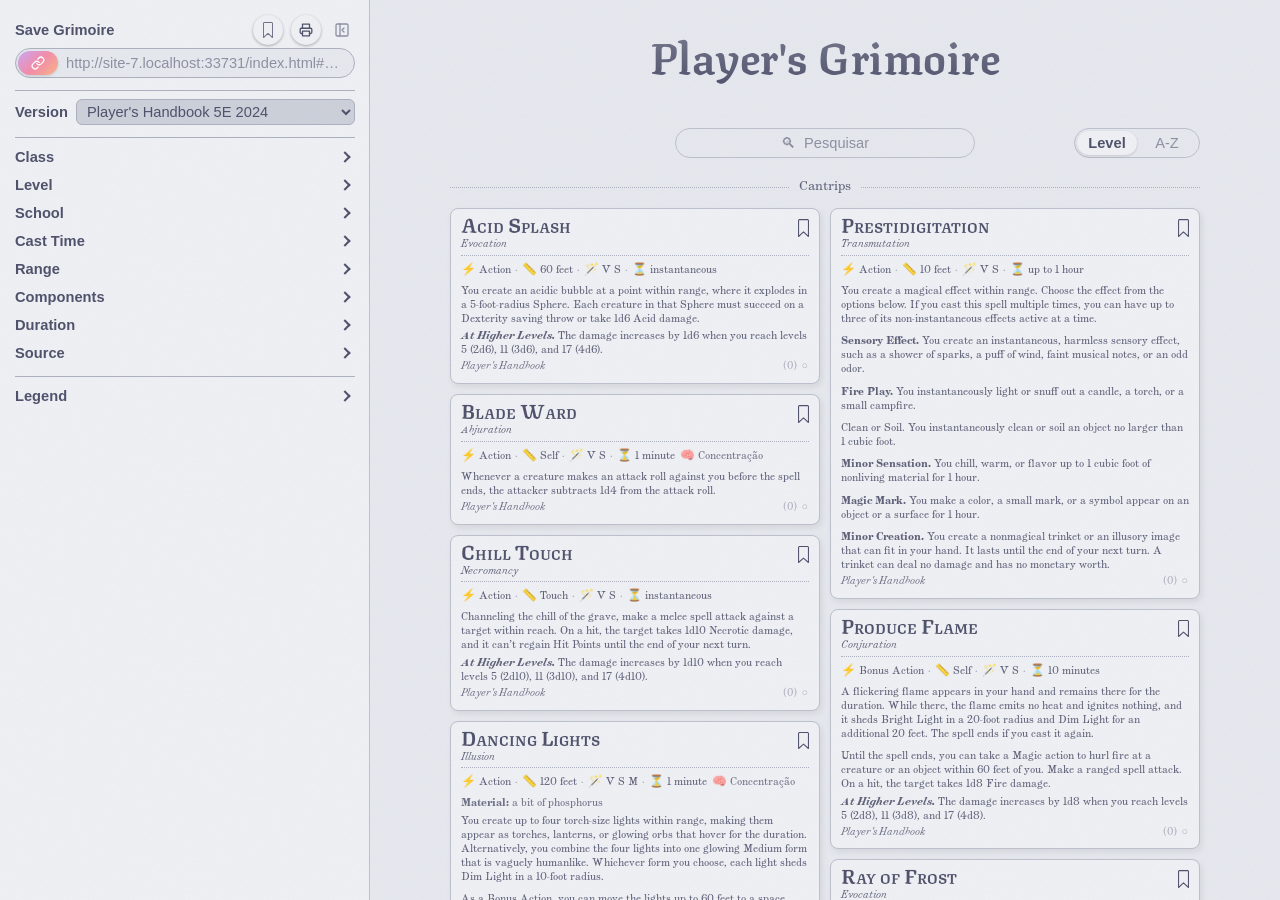
==== commit 73ad74c7: "alguns ajustes de padding e print format" ====
--- a/index.html
+++ b/index.html
@@ -230,12 +230,18 @@
     <div id="spell-tracker">
         <div id="spell-tracker-body">
             <div id="tracker-fields">
-                <div class="tracker-field"><span class="tracker-label">Atributo de conjuração</span><span class="tracker-box"></span></div>
-                <div class="tracker-field"><span class="tracker-label">Mod. de atributo de conjuração</span><span class="tracker-box"></span></div>
-                <div class="tracker-field"><span class="tracker-label">CD para evitar magia</span><span class="tracker-box"></span></div>
-                <div class="tracker-field"><span class="tracker-label">Bônus de ataque mágico</span><span class="tracker-box"></span></div>
+                <div class="tracker-field"><span class="tracker-label">Jogador</span><span class="tracker-box tracker-box-name"></span></div>
+                <div class="tracker-field"><span class="tracker-label">Personagem</span><span class="tracker-box tracker-box-name"></span></div>
+                <div class="tracker-field"><span class="tracker-label">Atributo de conjuração</span><span class="tracker-box tracker-box-str"></span></div>
+                <div id="tracker-int-row">
+                    <div class="tracker-field"><span class="tracker-label">Mod.</span><span class="tracker-box tracker-box-int"></span></div>
+                    <div class="tracker-field"><span class="tracker-label">CD</span><span class="tracker-box tracker-box-int"></span></div>
+                    <div class="tracker-field"><span class="tracker-label">Atq. mágico</span><span class="tracker-box tracker-box-int"></span></div>
+                </div>
             </div>
             <div id="tracker-slots">
+                <div id="tracker-title">Grimório do Jogador</div>
+                <div id="tracker-url">players-grimoire.netlify.app</div>
                 <div class="tracker-slots-title">ESPAÇOS DE MAGIA</div>
                 <div id="tracker-slots-grid">
                     <div class="tracker-slot-col">
@@ -522,6 +528,7 @@
                     '</div>' +
                     '<div class="known"><img src="' + knownIcon(spell) + '"></div>' +
                 '</div>' +
+                '<hr class="spell-sep">' +
                 '<div class="meta-line">' +
                     '<span class="meta-pill">⚡\u00a0' + formatCastTime(spell.castTime) + '</span>' +
                     '<span class="meta-sep">·</span>' +
@@ -536,9 +543,11 @@
                 (spell.castTimeNote ? '<p class="material-note"><strong>' + formatCastTime(spell.castTime) + ':</strong> ' + spell.castTimeNote + '</p>' : '') +
                 '<div class="description">' + spell.description + '</div>' +
                 (spell.upgradeDescription ? '<div class="description upgrade-description">' + spell.upgradeDescription + '</div>' : '') +
-                (spell.classNote && spell.classNote.length ? '<p class="material-note"><strong><em>' + i18n[currentLang].class_note + '</em></strong> ' + spell.classNote.join(', ') + ' ' + i18n[currentLang].class_note_suffix + '</p>' : '') +
-                (spell.source ? '<p class="spell-source">' + spell.source + '</p>' : '') +
-                '<div class="tier-badge" aria-label="Spell level ' + lvl + '">(' + lvl + ') ' + TIER_SYMBOLS[lvl] + '</div>' +
+                (spell.classNote && spell.classNote.length ? '<p class="class-note"><strong><em>' + i18n[currentLang].class_note + '</em></strong> ' + spell.classNote.join(', ') + ' ' + i18n[currentLang].class_note_suffix + '</p>' : '') +
+                '<div class="spell-footer">' +
+                    (spell.source ? '<p class="spell-source">' + spell.source + '</p>' : '<span></span>') +
+                    '<div class="tier-badge" aria-label="Spell level ' + lvl + '">(' + lvl + ') ' + TIER_SYMBOLS[lvl] + '</div>' +
+                '</div>' +
             '</div>';
 
         function toggleKnown() {
@@ -1401,6 +1410,39 @@
     document.getElementById('print-btn').addEventListener('click', function() { window.print(); });
     document.getElementById('print-btn-m').addEventListener('click', function() { window.print(); });
 
+    // ── Print layout: flat CSS columns (flows left→right across page breaks) ──
+    (function() {
+        var printLayout = null;
+
+        function buildPrintLayout() {
+            if (printLayout) return;
+            var grid = document.getElementById('spell-grid');
+            var items = Array.from(grid.querySelectorAll('.spell-item'));
+            if (!items.length) return;
+
+            // Flat container — CSS columns handles flow & page breaks natively
+            printLayout = document.createElement('div');
+            printLayout.id = 'print-layout';
+            items.forEach(function(el) {
+                printLayout.appendChild(el.cloneNode(true));
+            });
+
+            grid.parentNode.insertBefore(printLayout, grid);
+            grid.classList.add('print-hidden');
+        }
+
+        function teardownPrintLayout() {
+            if (!printLayout) return;
+            var grid = document.getElementById('spell-grid');
+            grid.classList.remove('print-hidden');
+            printLayout.parentNode.removeChild(printLayout);
+            printLayout = null;
+        }
+
+        window.addEventListener('beforeprint', buildPrintLayout);
+        window.addEventListener('afterprint', teardownPrintLayout);
+    })();
+
     document.getElementById('hamburger').addEventListener('click', toggleMenu);
     document.getElementById('menu-backdrop').addEventListener('click', toggleMenu);
 
--- a/css/style.css
+++ b/css/style.css
@@ -34,6 +34,26 @@
     src: url('../marauder/webfonts/Marauder-Display-Bold.woff2') format('woff2');
     font-weight: 700;
     font-style: normal;
+}
+
+/* ── Geometria dos cards ── */
+:root {
+    /* Shell */
+    --card-padding:         10px;  /* padding interno do .spell-body */
+    --card-margin:          10px;  /* margem vertical entre cards */
+
+    /* Dentro do título */
+    --gap-name-to-school:    5px;  /* nome → escola */
+    --gap-school-to-sep:     3px;  /* escola → separador (padding-bottom do .name) */
+
+    /* Entre blocos */
+    --gap-sep-to-meta:       5px;  /* separador → meta-line (margin-bottom do .title) */
+    --gap-meta-to-desc:      5px;  /* meta-line → description */
+    --gap-meta-to-note:      5px;  /* meta-line → material-note */
+    --gap-note-to-desc:      0.3em;  /* material-note → description */
+    --gap-desc-to-upgrade:   0.3em;  /* description → upgrade-description */
+    --gap-desc-to-classnote: 5px; /* upgrade/description → class-note */
+    --gap-desc-to-source:    5px;  /* último bloco → source */
 }
 
 /* ── Base ── */
@@ -99,7 +119,7 @@
     font-size: 11pt;
     box-sizing: border-box;
     background: transparent;
-    margin-bottom: 10px;
+    margin-bottom: var(--card-margin);
     border-radius: 8px;
     page-break-inside: avoid;
     box-shadow: 0 6px 16px rgba(0,0,0,0);
@@ -133,7 +153,7 @@
 /* ── Spell body ── */
 .spell-body {
     margin: 0;
-    padding: 15px 15px 28px;
+    padding: var(--card-padding);
     border: 1px solid #ccc;
     border-radius: 8px;
     overflow: hidden;
@@ -143,53 +163,51 @@
 /* ── Title block ── */
 .title {
     display: flex;
-    align-items: center;
-    margin-bottom: 10px;
+    align-items: flex-start;
+    margin-top: -5px; /* compensa leading do Texturina */
+}
+.spell-sep {
+    border: none;
+    border-top: 1px dotted;
+    margin: var(--gap-school-to-sep) 0 var(--gap-sep-to-meta);
 }
 .name {
-    border-bottom: 1px solid;
-    display: flex;
-    align-items: baseline;
     flex-grow: 1;
     margin: 0;
     min-width: 0;
-    padding-bottom: 10px;
 }
 .name p {
     margin: 0;
-    line-height: 1;
+    line-height: 1.2;
 }
 .name p:not(.school) {
     font-size: 15pt;
     font-weight: bold;
     font-family: 'Texturina', serif;
     font-variant: small-caps;
-}
-.school {
+    line-height: 1;
+}
+.name p.school {
     font-size: 8pt;
     font-weight: normal;
     font-variant: normal;
     font-style: italic;
-    text-align: right;
-    white-space: nowrap;
-    flex-grow: 1;
-    margin-right: 0.2em;
+    margin: var(--gap-name-to-school) 0 0 0;
 }
 .known {
-    width: 2.2em;
-    height: 2.2em;
     cursor: pointer;
-    margin-left: 10px;
     transform-origin: center;
     flex-shrink: 0;
-    border-radius: 50%;
-    display: flex;
-    align-items: center;
+    align-self: stretch;
+    display: flex;
+    align-items: flex-start;
     justify-content: center;
+    padding-top: 5px; /* compensa o margin-top: -5px do .title (leading do Texturina) */
 }
 .known img {
+    display: block;
     user-select: none;
-    height: 60%;
+    height: 1.2em;
     width: auto;
 }
 @keyframes known-pop {
@@ -205,7 +223,7 @@
     flex-wrap: wrap;
     align-items: baseline;
     gap: 2px 4px;
-    margin: 0 0 2px 0;
+    margin: 0 0 var(--gap-meta-to-desc) 0;
     font-size: 9pt;
     line-height: 1.5;
 }
@@ -223,15 +241,23 @@
 /* ── Notes ── */
 .material-note {
     font-size: 9pt;
-    margin: 6px 0 4px;
+    margin: var(--gap-meta-to-note) 0 var(--gap-note-to-desc);
+}
+.class-note {
+    font-size: 9pt;
+    margin: var(--gap-desc-to-classnote) 0 0;
+}
+.spell-footer {
+    display: flex;
+    justify-content: space-between;
+    align-items: baseline;
+    margin-top: var(--gap-desc-to-source);
 }
 .spell-source {
-    position: absolute;
-    bottom: 6px;
-    left: 15px;
     margin: 0;
     font-size: 8pt;
     font-style: italic;
+    line-height: 1;
 }
 
 /* ── Description ── */
@@ -241,6 +267,8 @@
     padding-top: 0.3em;
     padding-bottom: 0.4em;
 }
+.description p:first-child { padding-top: 0; }
+.description p:last-child  { padding-bottom: 0; }
 .description ul { padding-left: 1.5em; }
 .description table {
     width: 100%;
@@ -256,6 +284,7 @@
 .description td { border: none !important; padding: 4px 8px; text-align: left; }
 .description th { font-weight: bold; background: var(--surface0, #eee); color: var(--subtext1, #555); }
 .description tbody tr:nth-child(even) { background: var(--mantle, #f5f5f5); }
+.upgrade-description { margin-top: var(--gap-desc-to-upgrade); }
 
 /* ── Bookmark flash ── */
 @keyframes bookmark-flash {
@@ -267,9 +296,6 @@
 
 /* ── Tier badge ── */
 .tier-badge {
-    position: absolute;
-    bottom: 6px;
-    right: 8px;
     font-size: 8pt;
     color: var(--accent, #888);
     opacity: 0.9;
@@ -277,6 +303,7 @@
     letter-spacing: 1px;
     user-select: none;
     line-height: 1;
+    flex-shrink: 0;
 }
 
 /* ── Statblock indicator ── */
@@ -354,9 +381,7 @@
     .spell-modal-body .description,
     .spell-modal-body .material-note,
     .spell-modal-body .spell-source { font-size: 10pt; }
-    .spell-modal-body .spell-source { left: 1.2em; }
     .spell-modal-body .name p:not(.school) { font-size: 18pt; }
-    .spell-modal-body .known { margin-right: 1.8em; }
 }
 
 /* ── Stat block ── */
--- a/css/app.css
+++ b/css/app.css
@@ -108,10 +108,11 @@
 #grid-wrapper   { width: fit-content; margin: 0 auto; }
 #grid-area      { width: 100%; }
 .spell-grid     { width: 1130px; margin: 20px auto 0; }
-.masonry-columns { display: flex; gap: 10px; align-items: flex-start; }
-.masonry-col    { flex: 0 0 370px; display: flex; flex-direction: column; }
-@media (max-width: 1430px) { .spell-grid { width: 750px; } }
-@media (max-width: 1050px) { .spell-grid { width: 370px; } }
+.masonry-columns { columns: 3; column-gap: 10px; }
+.masonry-col    { display: contents; }
+.spell-item     { break-inside: avoid; }
+@media (max-width: 1430px) { .spell-grid { width: 750px; } .masonry-columns { columns: 2; } }
+@media (max-width: 1050px) { .spell-grid { width: 370px; } .masonry-columns { columns: 1; } }
 
 /* ── Sort row ── */
 #sort-control-row {
@@ -420,7 +421,7 @@
     #grid-wrapper { width: 100%; }
     #sort-control-row { display: none; }
     #site-title { display: none; }
-    .spell-grid { columns: 1 !important; width: 100% !important; margin: 0 !important; box-sizing: border-box; }
+    .spell-grid { width: 100% !important; margin: 0 !important; box-sizing: border-box; }
     .spell-item { width: 100% !important; }
     #menu-backdrop { display: none; position: fixed; inset: 0; z-index: 198; background: rgba(0,0,0,0.35); }
     #menu-backdrop.open { display: block; }
@@ -459,35 +460,64 @@
     #spell-tracker {
         display: block;
         width: 100%;
-        padding-bottom: 10px;
-        margin-bottom: 14px;
-        border-bottom: 1.5px solid #555;
+        box-sizing: border-box;
+        margin-bottom: 16px;
+        border: 1px solid #bbb;
+        border-radius: 6px;
+        overflow: hidden;
         font-family: Helvetica, Arial, sans-serif;
         font-size: 9pt;
         page-break-inside: avoid;
     }
-    #spell-tracker-body { display: flex; gap: 0; }
+    #spell-tracker-body { display: flex; }
     #tracker-fields {
-        flex: 1; padding: 10px 12px;
-        border-right: 1.5px solid #555;
+        flex: 0 0 42%;
+        padding: 12px 16px;
         display: flex; flex-direction: column;
-        justify-content: space-around; gap: 12px;
-    }
-    .tracker-field { display: flex; align-items: center; gap: 7px; }
-    .tracker-label { font-weight: bold; white-space: nowrap; font-size: 8pt; }
+        justify-content: space-around; gap: 8px;
+        font-family: 'Texturina', serif;
+    }
+    #tracker-title {
+        font-family: 'Texturina', serif;
+        font-size: 14pt;
+        font-weight: 700;
+        color: #111;
+        line-height: 1;
+        margin-bottom: 1px;
+    }
+    #tracker-url {
+        font-size: 7pt;
+        color: #888;
+        margin-bottom: 8px;
+    }
+    .tracker-field { display: flex; align-items: baseline; gap: 8px; }
+    .tracker-label { white-space: nowrap; font-size: 8pt; color: #444; }
     .tracker-label::after { content: ":"; }
-    .tracker-box { width: 52px; height: 18px; border: 1px solid #555; border-radius: 5px; display: inline-block; flex-shrink: 0; }
-    #tracker-slots { flex: 1; padding: 10px 12px; }
-    .tracker-slots-title { font-weight: bold; font-size: 8pt; letter-spacing: 0.5px; margin-bottom: 5px; }
-    #tracker-slots-grid { display: flex; gap: 14px; }
-    .tracker-slot-col { flex: 1; display: flex; flex-direction: column; gap: 4px; }
-    .tracker-slot-row { display: flex; align-items: center; gap: 6px; line-height: 1.7; }
-    .tracker-slot-label { width: 42px; font-size: 8pt; flex-shrink: 0; }
-    .tracker-boxes { letter-spacing: 1px; white-space: nowrap; font-size: 11pt; }
-
-    #print-header { display: block !important; text-align: center; margin-bottom: 12px; padding-bottom: 8px; border-bottom: 1px solid #999; }
-    #print-header-title { font-size: 20pt; font-weight: bold; letter-spacing: 1px; }
-    #print-header-url { font-size: 10pt; color: #555; margin-top: 2px; }
+    .tracker-box { height: 14px; border: none; border-bottom: 1px solid #888; display: inline-block; border-radius: 0; flex-shrink: 0; }
+    .tracker-box-name { flex: 1; }
+    .tracker-box-str  { width: 110px; }
+    .tracker-box-int  { width: 36px; }
+    #tracker-int-row { display: flex; gap: 12px; }
+    #tracker-int-row .tracker-field { flex-shrink: 0; }
+    #tracker-slots { flex: 1; padding: 10px 14px; }
+    .tracker-slots-title {
+        font-family: 'Texturina', serif;
+        font-size: 9.5pt;
+        font-variant: small-caps;
+        font-weight: 700;
+        letter-spacing: 1px;
+        color: #222;
+        margin-bottom: 8px;
+        padding-bottom: 4px;
+        border-bottom: 1px dotted #ccc;
+    }
+    #tracker-slots-grid { display: flex; gap: 12px; }
+    .tracker-slot-col { flex: 1; display: flex; flex-direction: column; gap: 3px; }
+    .tracker-slot-row { display: flex; align-items: center; gap: 6px; }
+    .tracker-slot-label { width: 42px; font-size: 7.5pt; color: #555; flex-shrink: 0; }
+    .tracker-boxes { letter-spacing: 2px; white-space: nowrap; font-size: 12pt; color: #333; }
+
+    #print-header { display: none !important; }
 
     html, body { height: auto !important; overflow: visible !important; }
     #layout { display: block !important; height: auto !important; overflow: visible !important; }
@@ -495,11 +525,39 @@
     #content-area { height: auto !important; overflow: visible !important; padding: 0 !important; }
     #site-title, #sort-control-row { display: none !important; }
     footer, #site-footer { display: none !important; }
+    /* ── Layout ── */
     #grid-wrapper { width: 100% !important; margin: 0 !important; }
-    .spell-grid { columns: 2 !important; column-gap: 10px !important; width: 100% !important; margin: 0 !important; }
-    .spell-item { width: 100% !important; }
+    .spell-grid { width: 100% !important; margin: 0 !important; }
+    .spell-grid.print-hidden { display: none !important; }
+    #print-layout { columns: 2 !important; column-gap: 8px !important; width: 100% !important; }
+    .spell-item { width: 100% !important; break-inside: avoid; margin-bottom: 6px !important; box-shadow: none !important; }
     .known { display: none !important; }
+    .statblock-indicator { display: none !important; }
+    img { display: none !important; }
     .level-separator { display: none !important; }
     .no-print { display: none !important; }
+    #topbar, #mobile-menu, #menu-backdrop { display: none !important; }
+    #spell-modal { display: none !important; }
     body { margin: 0; }
-}
+
+    /* ── Fundos e sombras ── */
+    body::before { display: none !important; }
+    body, .spell-body, .stat-block { background: white !important; }
+    .spell-body { border-color: #bbb !important; box-shadow: none !important; }
+    .spell-item:hover { transform: none !important; }
+    .stat-block { border-color: #bbb !important; }
+
+    /* ── Texto: forçar preto independente do tema ── */
+    .name p:not(.school)                    { color: #111 !important; }
+    .name p.school                          { color: #444 !important; }
+    .meta-line, .meta-pill, .meta-sep       { color: #333 !important; }
+    .conc-badge, .ritual-pill               { color: #333 !important; }
+    .description, .material-note, .class-note { color: #111 !important; }
+    .spell-source, .tier-badge              { color: #555 !important; }
+    .stat-block h3                          { color: #111 !important; }
+    .sb-type, .sb-stat-name                 { color: #444 !important; }
+
+    /* ── Separador e linhas ── */
+    .spell-sep                              { border-top-color: #bbb !important; }
+
+}
--- a/css/theme.css
+++ b/css/theme.css
@@ -49,8 +49,8 @@
 [data-theme="light"] .spell-item[data-level] .spell-body { background: var(--base); border-color: var(--surface1); }
 .spell-item:hover .spell-body           { border-color: var(--accent) !important; }
 .name p:not(.school)                    { color: var(--text); }
-.school                                 { color: var(--subtext1); }
-.name                                   { border-bottom-color: var(--surface2); }
+.name p.school                          { color: var(--subtext1); }
+.spell-sep                              { border-top-color: var(--surface2); }
 .material-note                          { color: var(--subtext0); }
 .spell-source                           { color: var(--subtext0); }
 .meta-line                              { color: var(--subtext0); }
@@ -60,8 +60,6 @@
 .conc-badge                             { color: var(--subtext0); }
 
 /* ── Known button (spell card) ── */
-.known                                  { background: var(--surface1); box-shadow: 0 1px 3px rgba(0,0,0,0.3); }
-[data-theme="light"] .known             { background: var(--base); }
 
 /* ── Separadores ── */
 .level-separator                        { color: var(--subtext1); }
